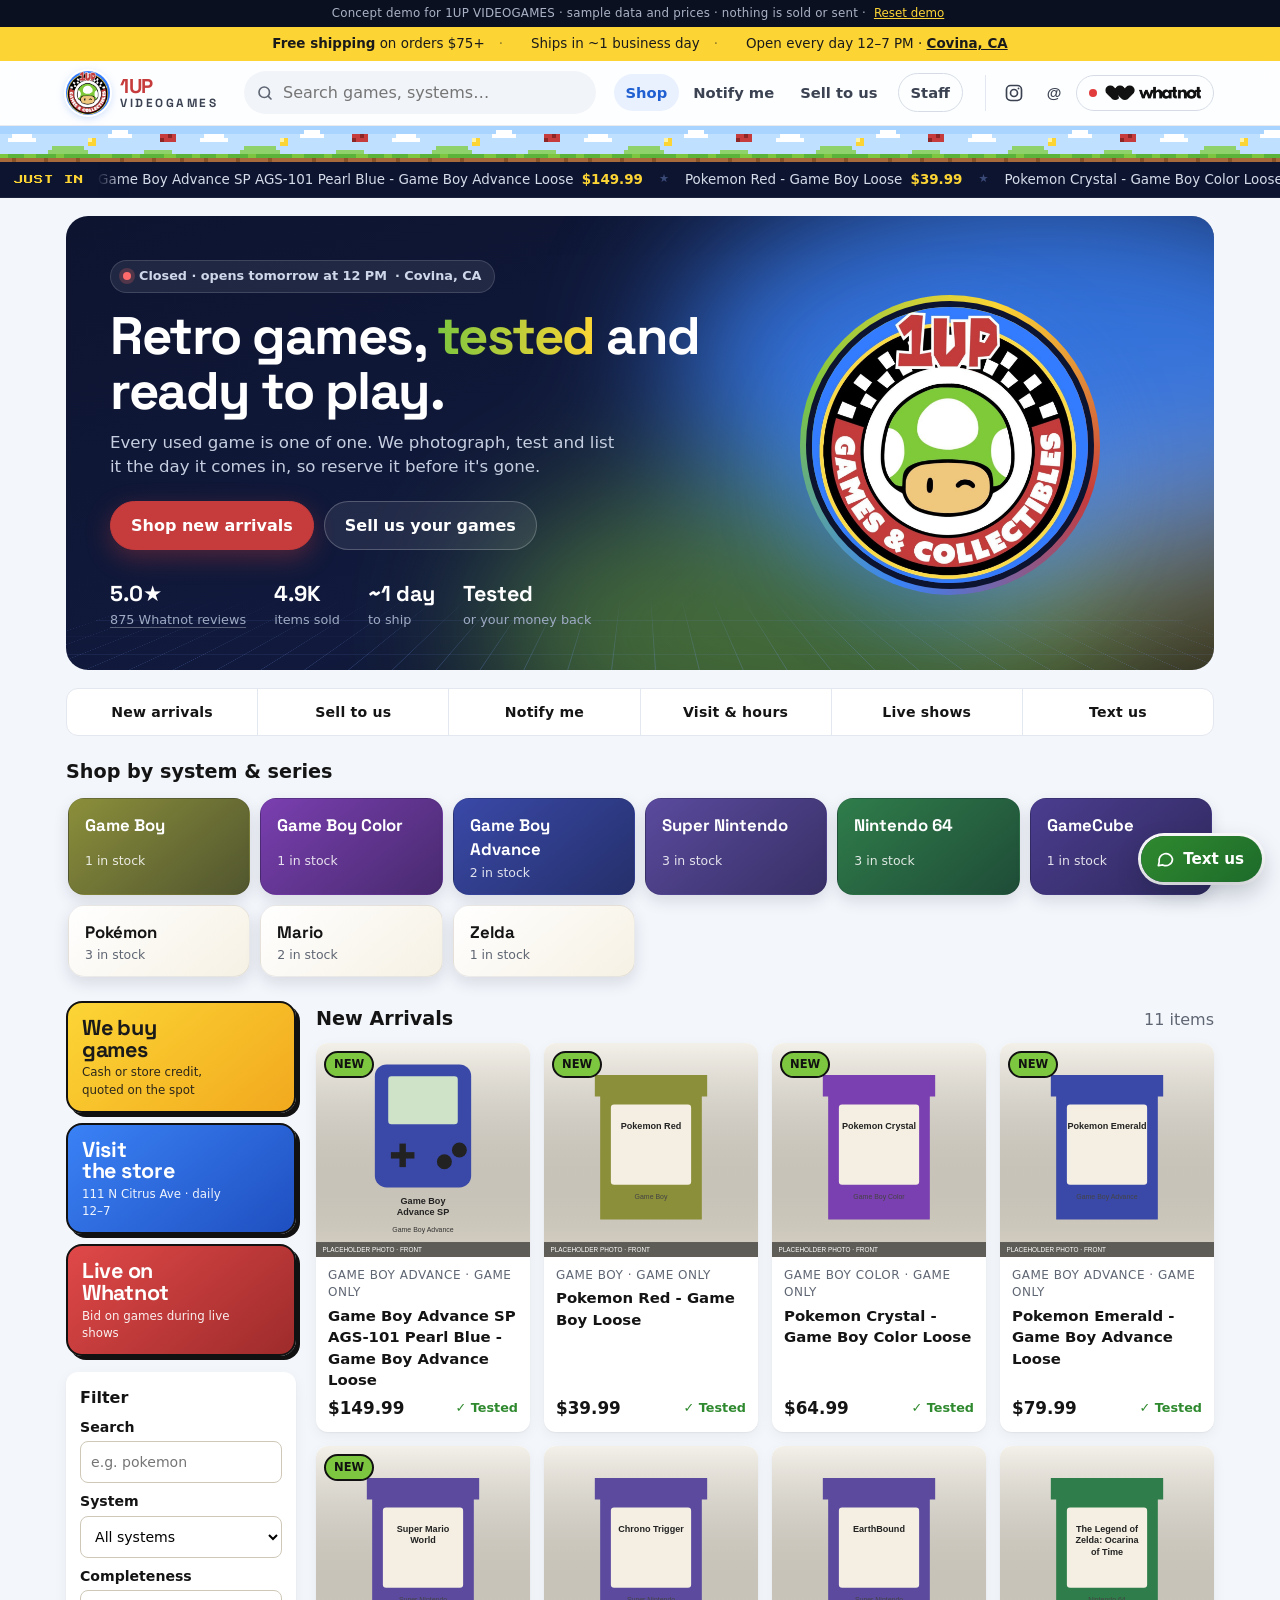
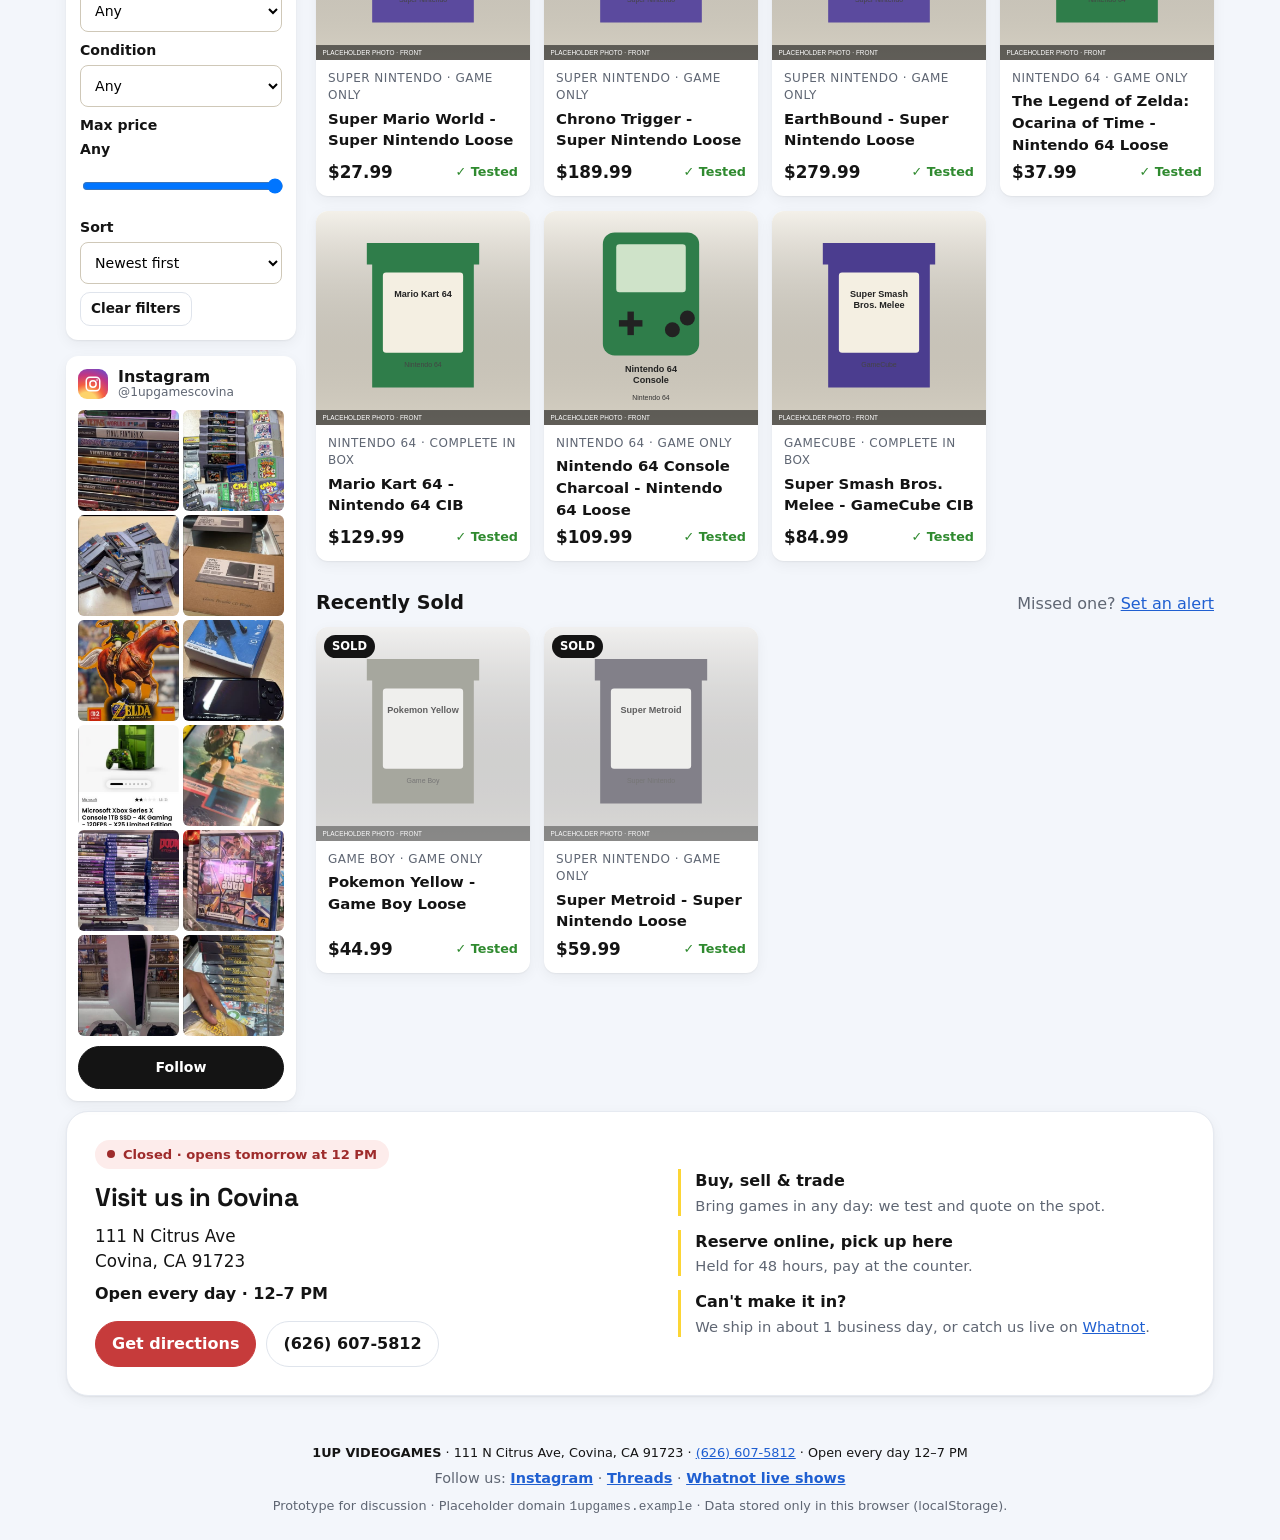
==== index.html @ 00795675 "1UP photo-to-listing concept demo Co-Authored-By: Claude Opus 5.5 <noreply@anthropic.com>" ====
<!doctype html>
<html lang="en">
<head>
<meta charset="utf-8">
<meta name="viewport" content="width=device-width, initial-scale=1, viewport-fit=cover">
<meta name="theme-color" content="#ffffff">
<title>1UP Photo-to-Listing Demo</title>
<link rel="icon" href="img/logo.jpg">
<meta name="robots" content="noindex, nofollow">
<link rel="preconnect" href="https://fonts.googleapis.com">
<link rel="preconnect" href="https://fonts.gstatic.com" crossorigin>
<link rel="stylesheet" href="https://fonts.googleapis.com/css2?family=Space+Grotesk:wght@500;700&family=Press+Start+2P&display=swap">
<link rel="stylesheet" href="css/styles.css">
<!-- Local-business details for Google (helps "game store near me" searches on the real site). -->
<script type="application/ld+json">
{
  "@context": "https://schema.org",
  "@type": "Store",
  "name": "1UP VIDEOGAMES",
  "image": "img/logo.jpg",
  "telephone": "+1-626-607-5812",
  "address": { "@type": "PostalAddress", "streetAddress": "111 N Citrus Ave", "addressLocality": "Covina", "addressRegion": "CA", "postalCode": "91723", "addressCountry": "US" },
  "geo": { "@type": "GeoCoordinates", "latitude": 34.086517, "longitude": -117.890457 },
  "openingHoursSpecification": [{ "@type": "OpeningHoursSpecification",
    "dayOfWeek": ["Monday","Tuesday","Wednesday","Thursday","Friday","Saturday","Sunday"], "opens": "12:00", "closes": "19:00" }],
  "sameAs": ["https://www.instagram.com/1upgamescovina/", "https://www.threads.com/@1upgamescovina", "https://www.whatnot.com/user/1up_sharkz", "https://www.yelp.com/biz/1up-videogames-covina"]
}
</script>
</head>
<body>
<div class="demo-banner">Concept demo for 1UP VIDEOGAMES<span class="db-more"> · sample data and prices · nothing is sold or sent</span> · <button class="link" data-action="reset">Reset demo</button></div>
<div class="announce" role="note">
  <span><b>Free shipping</b> on orders $75+</span>
  <span class="an-ship">Ships in ~1 business day</span>
  <span class="an-hours">Open every day 12–7 PM · <a href="#visit-h" data-action="scroll-visit">Covina, CA</a></span>
  <span class="an-short">Open daily 12–7</span>
</div>
<header class="top">
  <div class="top-inner">
    <a class="logo" href="#/" aria-label="1UP VIDEOGAMES home"><img src="img/logo.jpg" alt="" width="44" height="44"><span class="logo-txt"><b>1UP</b><span class="logo-sub">VIDEOGAMES</span></span></a>
    <form class="top-search" id="top-search" role="search">
      <svg viewBox="0 0 24 24" fill="none" stroke="currentColor" stroke-width="2.2" stroke-linecap="round" aria-hidden="true"><circle cx="11" cy="11" r="7"/><path d="m20 20-3.5-3.5"/></svg>
      <input type="search" id="top-q" placeholder="Search games, systems…" aria-label="Search the shop" autocomplete="off">
    </form>
    <nav class="nav" aria-label="Main">
      <a href="#/" data-page="shop">Shop</a>
      <a href="#/wishlist" data-page="wishlist">Notify me</a>
      <a href="#/trade" data-page="trade">Sell to us</a>
      <a href="#/staff" data-page="staff" class="staff-link">Staff</a>
    </nav>
    <div class="socials" aria-label="Follow 1UP">
      <a class="soc" href="https://www.instagram.com/1upgamescovina/" target="_blank" rel="noopener" aria-label="Instagram @1upgamescovina" title="Instagram">
        <svg viewBox="0 0 24 24" fill="none" stroke="currentColor" stroke-width="2" aria-hidden="true"><rect x="3" y="3" width="18" height="18" rx="5"/><circle cx="12" cy="12" r="4.2"/><circle cx="17.4" cy="6.6" r="1.1" fill="currentColor" stroke="none"/></svg></a>
      <a class="soc" href="https://www.threads.com/@1upgamescovina" target="_blank" rel="noopener" aria-label="Threads @1upgamescovina" title="Threads">
        <svg viewBox="0 0 24 24" aria-hidden="true"><text x="12" y="17.5" text-anchor="middle" font-family="Arial, sans-serif" font-weight="700" font-size="18" fill="currentColor">@</text></svg></a>
      <a class="soc soc-live" href="https://www.whatnot.com/user/1up_sharkz/shop" target="_blank" rel="noopener" aria-label="Watch live on Whatnot (1up_sharkz)" title="Live shows on Whatnot">
        <span class="live-dot" aria-hidden="true"></span><span class="wn-logo" aria-hidden="true"></span></a>
    </div>
  </div>
</header>
<div class="pixel-strip" aria-hidden="true"></div>
<div class="marquee" id="marquee" role="region" aria-label="Just in" hidden></div>
<main id="app"></main>
<footer class="foot">
  <div class="foot-store"><b>1UP VIDEOGAMES</b> · 111 N Citrus Ave, Covina, CA 91723 · <a href="tel:+16266075812">(626) 607-5812</a> · Open every day 12–7 PM</div>
  <div class="foot-social">Follow us:
    <a href="https://www.instagram.com/1upgamescovina/" target="_blank" rel="noopener">Instagram</a> ·
    <a href="https://www.threads.com/@1upgamescovina" target="_blank" rel="noopener">Threads</a> ·
    <a href="https://www.whatnot.com/user/1up_sharkz/shop" target="_blank" rel="noopener">Whatnot live shows</a>
  </div>Prototype for discussion · Placeholder domain <code>1upgames.example</code> · Data stored only in this browser (localStorage).</footer>
<div id="modal" class="modal" hidden><div class="modal-card" role="dialog" aria-modal="true"><button class="x" data-action="close" aria-label="Close">×</button><div id="modal-body"></div></div></div>
<div id="toasts" aria-live="polite"></div>
<!-- Floating contact button (like a store chat button): text, DM or call the shop -->
<div class="contact-fab" id="contact-fab">
  <div class="fab-menu" id="fab-menu" hidden>
    <p class="fab-title">Ask us anything<br><small>"Do you have ___?" We usually reply during store hours.</small></p>
    <a class="fab-opt" href="sms:+16266075812?&amp;body=Hi%201UP!%20Do%20you%20have%20" data-fab-close>Text (626) 607-5812</a>
    <a class="fab-opt" href="https://ig.me/m/1upgamescovina" target="_blank" rel="noopener" data-fab-close>DM us on Instagram</a>
    <a class="fab-opt" href="tel:+16266075812" data-fab-close>Call the store</a>
  </div>
  <button class="fab-btn" id="fab-btn" aria-expanded="false" aria-controls="fab-menu"><span class="fab-ico"><svg viewBox="0 0 24 24" fill="none" stroke="currentColor" stroke-width="2" stroke-linecap="round" stroke-linejoin="round" aria-hidden="true"><path d="M21 12a8 8 0 0 1-11.6 7.1L4 20l1-4.6A8 8 0 1 1 21 12z"/></svg></span><span class="fab-label">Text us</span></button>
</div>
<script src="js/catalog.js"></script>
<script src="js/ai.js"></script>
<script src="js/fx.js"></script>
<script src="js/app.js"></script>
</body>
</html>
---- css/styles.css ----
/* Palette taken from the 1UP VIDEOGAMES logo */
:root {
  --bg: #f3f6fb; --panel: #fff; --ink: #141414; --muted: #5f6673; --line: #dfe4ec;
  --red: #c63b3b; --red-d: #9e2b2b; --yellow: #fcd535; --green: #2f8a2f; --lime: #7dc63f;
  --blue: #1f5fd1; --sky: #3a82f6; --tan: #f0c27f;
  --checker: repeating-linear-gradient(90deg, #111 0 14px, #fff 14px 28px);
  --radius: 12px; --shadow: 0 1px 2px rgba(0,0,0,.06), 0 4px 14px rgba(0,0,0,.05);
}
* { box-sizing: border-box; }
html { -webkit-text-size-adjust: 100%; }
body { margin: 0; background: var(--bg); color: var(--ink); font: 16px/1.45 system-ui, -apple-system, "Segoe UI", Roboto, sans-serif; }
a { color: var(--blue); }
h1 { font-size: 1.6rem; margin: .2em 0 .4em; line-height: 1.2; }
h2 { font-size: 1.2rem; margin: 0 0 .6em; }
h3 { font-size: 1rem; margin: 1.2em 0 .5em; }
.muted { color: var(--muted); } .small { font-size: .85rem; }
/* ---------- Top of the site: modern header ---------- */
.demo-banner { background: #0b1020; color: #aab3c5; font-size: .74rem; text-align: center; padding: 5px 16px; letter-spacing: .2px; }
.demo-banner .link { color: var(--yellow); }
.top { position: sticky; top: 0; z-index: 20; background: rgba(255,255,255,.86); backdrop-filter: saturate(1.6) blur(14px); -webkit-backdrop-filter: saturate(1.6) blur(14px); border-bottom: 1px solid rgba(15,22,48,.08); }
.top-inner { max-width: 1180px; margin: 0 auto; display: flex; align-items: center; gap: 18px; padding: 10px 16px; }
.logo { display: flex; align-items: center; gap: 10px; color: var(--ink); text-decoration: none; flex: none; }
.logo img { width: 44px; height: 44px; border-radius: 50%; box-shadow: 0 0 0 2px #fff, 0 2px 10px rgba(58,130,246,.35); }
.logo-txt { display: flex; flex-direction: column; line-height: 1.05; }
.logo-txt b { font-family: "Space Grotesk", system-ui, sans-serif; font-size: 1.25rem; font-weight: 700; letter-spacing: -.5px; color: var(--red); }
.logo-txt span { font-size: .78rem; font-weight: 600; color: var(--muted); }
.top-search { flex: 1; max-width: 420px; position: relative; margin: 0 auto 0 8px; }
.top-search svg { position: absolute; left: 12px; top: 50%; transform: translateY(-50%); width: 18px; height: 18px; color: var(--muted); pointer-events: none; }
.top-search input { border-radius: 999px; padding-left: 38px; background: #f1f4f9; border: 1px solid transparent; min-height: 40px; }
.top-search input:focus { background: #fff; border-color: var(--sky); outline: 3px solid rgba(58,130,246,.18); }
.nav { display: flex; gap: 2px; align-items: center; margin-left: auto; }
.nav a { color: #3b4252; text-decoration: none; padding: 8px 12px; border-radius: 999px; font-weight: 600; font-size: .92rem; }
.nav a:hover { background: #f1f4f9; color: var(--ink); }
.nav a.on { background: #eaf1fe; color: var(--blue); }
.nav .staff-link { margin-left: 6px; border: 1px solid #d6dbe6; }
.nav .staff-link.on { background: var(--ink); color: #fff; border-color: var(--ink); }
main { max-width: 1180px; margin: 0 auto; padding: 18px 16px 16px; min-height: 70vh; }
.foot { text-align: center; color: var(--muted); font-size: .8rem; padding: 24px 16px; }

.btn { display: inline-flex; align-items: center; justify-content: center; gap: 6px; border: 1px solid var(--line); background: #fff; color: var(--ink); padding: 10px 16px; border-radius: 10px; font: inherit; font-weight: 600; cursor: pointer; text-decoration: none; min-height: 44px; }
.btn:hover { border-color: #bbb; }
.btn.primary { background: var(--red); border-color: var(--red); color: #fff; }
.btn.primary:hover { background: var(--red-d); }
.btn:disabled { opacity: .5; cursor: not-allowed; }
.btn.small { padding: 6px 10px; min-height: 34px; font-size: .85rem; }
.btn.wide { width: 100%; margin-top: 10px; }
.link { background: none; border: 0; color: var(--blue); cursor: pointer; text-decoration: underline; font: inherit; padding: 0 4px; }
.row { display: flex; gap: 8px; flex-wrap: wrap; align-items: center; margin-top: 10px; }
.row.center { justify-content: center; }
.row2 { display: grid; grid-template-columns: 1fr 1fr; gap: 10px; }
.stack { display: grid; gap: 10px; }
label { display: grid; gap: 4px; font-size: .88rem; font-weight: 600; margin-bottom: 8px; }
label.check { display: flex; align-items: center; gap: 8px; }
input, select, textarea { font: inherit; font-weight: 400; padding: 9px 10px; border: 1px solid #cfc8b8; border-radius: 8px; background: #fff; width: 100%; min-height: 42px; }
input[type=checkbox] { width: 20px; min-height: 20px; }
input[type=range] { padding: 0; }
textarea { resize: vertical; }

/* ---------- Hero ---------- */
.hero { position: relative; overflow: hidden; display: grid; grid-template-columns: 1.35fr 1fr; align-items: center; gap: 24px;
  color: #fff; border-radius: 22px; padding: 44px 44px 40px; margin-bottom: 22px;
  background: linear-gradient(160deg, #0d1430 0%, #111a3d 60%, #0b1020 100%); }
.hero::after { content: ""; position: absolute; left: -10%; right: -10%; bottom: -1px; height: 46%; pointer-events: none;
  background-image: linear-gradient(rgba(120,160,255,.22) 1px, transparent 1px), linear-gradient(90deg, rgba(120,160,255,.22) 1px, transparent 1px);
  background-size: 44px 44px; transform: perspective(380px) rotateX(58deg); transform-origin: bottom;
  -webkit-mask-image: linear-gradient(to top, #000 10%, transparent 95%); mask-image: linear-gradient(to top, #000 10%, transparent 95%); }
.hero-copy, .hero-art { position: relative; z-index: 1; }
.eyebrow { display: inline-flex; align-items: center; gap: 8px; font-size: .8rem; font-weight: 600; color: #cfd8ea; background: rgba(255,255,255,.08);
  border: 1px solid rgba(255,255,255,.14); padding: 6px 12px; border-radius: 999px; }
.eyebrow .dot { width: 8px; height: 8px; border-radius: 50%; background: var(--lime); box-shadow: 0 0 0 4px rgba(125,198,63,.25); }
.hero h1 { font-family: "Space Grotesk", system-ui, sans-serif; font-size: clamp(2rem, 4.4vw, 3.3rem); line-height: 1.04; letter-spacing: -1.5px; margin: 16px 0 12px; font-weight: 700; }
.hero h1 .grad { background: linear-gradient(90deg, #7dc63f, #fcd535); -webkit-background-clip: text; background-clip: text; color: transparent; }
.hero p { max-width: 520px; color: #c5cee0; margin: 0; font-size: 1.04rem; }
.hero-cta { display: flex; gap: 10px; flex-wrap: wrap; margin-top: 22px; }
.btn.lg { min-height: 48px; padding: 12px 20px; border-radius: 999px; font-size: 1rem; }
.btn.ghost { background: rgba(255,255,255,.08); color: #fff; border-color: rgba(255,255,255,.22); }
.btn.ghost:hover { background: rgba(255,255,255,.16); border-color: rgba(255,255,255,.4); }
.hero .btn.primary { box-shadow: 0 8px 24px rgba(198,59,59,.35); }
.hero-stats { display: grid; grid-template-columns: repeat(4, auto); justify-content: start; gap: 8px 28px; margin: 28px 0 0; }
.hero-stats div { display: grid; gap: 2px; }
.hero-stats dt { font-family: "Space Grotesk", system-ui, sans-serif; font-size: 1.35rem; font-weight: 700; }
.hero-stats dd { margin: 0; font-size: .8rem; color: #9fabc4; }
.hero-stats a { color: inherit; text-decoration: underline; text-decoration-color: rgba(255,255,255,.3); text-underline-offset: 3px; }
.hero-art { display: grid; place-items: center; }
.hero-art .ring { width: min(300px, 100%); aspect-ratio: 1; border-radius: 50%; display: grid; place-items: center;
  background: conic-gradient(from 200deg, #3a82f6, #7dc63f, #fcd535, #c63b3b, #3a82f6); padding: 6px;
  box-shadow: 0 30px 80px rgba(58,130,246,.35); animation: hero-float 6s ease-in-out infinite; }
.hero-art img { width: 100%; height: 100%; border-radius: 50%; display: block; border: 6px solid #0d1430; }
@keyframes hero-float { 0%, 100% { transform: translateY(0) rotate(-2deg); } 50% { transform: translateY(-10px) rotate(2deg); } }
@media (max-width: 860px) {
  .hero { grid-template-columns: 1fr; padding: 28px 22px 26px; }
  .hero-art { position: absolute; right: -80px; top: -70px; opacity: .12; z-index: 0; }
  .hero-art .ring { width: 220px; }
  .hero-stats { grid-template-columns: repeat(2, auto); }
}
@media (prefers-reduced-motion: reduce) { .hero-art .ring { animation: none; } }

.shop-layout { display: grid; grid-template-columns: 230px 1fr; gap: 20px; align-items: start; }
.filters { background: var(--panel); border-radius: var(--radius); padding: 14px; box-shadow: var(--shadow); position: sticky; top: 84px; }
.filters h3 { margin-top: 0; }
.section-head { display: flex; justify-content: space-between; align-items: baseline; margin: 4px 0 10px; gap: 8px; flex-wrap: wrap; }
.section-head h2 { margin: 0; }
.grid { display: grid; grid-template-columns: repeat(auto-fill, minmax(190px, 1fr)); gap: 14px; margin-bottom: 28px; }
.card { position: relative; background: var(--panel); border-radius: var(--radius); overflow: hidden; box-shadow: var(--shadow); text-decoration: none; color: inherit; display: flex; flex-direction: column; transform: perspective(900px) rotateX(var(--rx, 0deg)) rotateY(var(--ry, 0deg)); transition: transform .35s ease, box-shadow .35s ease; will-change: transform; }
.card:hover { box-shadow: 0 2px 0 #111, 6px 10px 22px rgba(0,0,0,.18); }
.card-img { position: relative; aspect-ratio: 1; background: #eee; }
.card-img img { width: 100%; height: 100%; object-fit: cover; display: block; }
.card.sold .card-img img { filter: grayscale(.85); opacity: .7; }
.card-body { padding: 10px 12px 12px; display: flex; flex-direction: column; gap: 4px; flex: 1; }
.card-sys { font-size: .75rem; color: var(--muted); text-transform: uppercase; letter-spacing: .5px; }
.card-title { font-weight: 600; font-size: .93rem; flex: 1; }
.card-foot { display: flex; justify-content: space-between; align-items: center; }
.price { font-weight: 800; font-size: 1.05rem; }
.tested { color: var(--green); font-size: .8rem; font-weight: 700; }
.pill { position: absolute; top: 8px; left: 8px; font-size: .72rem; font-weight: 800; padding: 3px 8px; border-radius: 999px; }
.big-price .pill { position: static; vertical-align: middle; margin-left: 8px; }
.pill.new { background: var(--lime); color: #111; border: 2px solid #111; }
.pill.hold { background: var(--blue); color: #fff; }
.pill.soldp { background: var(--ink); color: #fff; }
.pill.instock { background: #e3f4ea; color: var(--green); }
.empty { background: var(--panel); border: 2px dashed var(--line); border-radius: var(--radius); padding: 22px; text-align: center; color: var(--muted); grid-column: 1 / -1; }

.back { display: inline-block; margin-bottom: 10px; }
.product { display: grid; grid-template-columns: 1.1fr 1fr; gap: 26px; }
.main-img { background: #fff; border-radius: var(--radius); overflow: hidden; box-shadow: var(--shadow); aspect-ratio: 1; }
.main-img img { width: 100%; height: 100%; object-fit: contain; display: block; }
.thumbs { display: flex; gap: 8px; margin-top: 10px; flex-wrap: wrap; }
.tbtn { width: 64px; height: 64px; padding: 0; border: 2px solid transparent; border-radius: 8px; overflow: hidden; cursor: pointer; background: #fff; }
.tbtn.on { border-color: var(--red); }
.tbtn img { width: 100%; height: 100%; object-fit: cover; }
.big-price { font-size: 1.7rem; font-weight: 800; margin-bottom: 10px; }
.guarantee { background: #e9f6ee; border: 1px solid #bfe3cc; border-radius: 10px; padding: 12px; font-size: .92rem; }
.specs { width: 100%; border-collapse: collapse; background: var(--panel); border-radius: 10px; overflow: hidden; box-shadow: var(--shadow); }
.specs th, .specs td { text-align: left; padding: 8px 12px; border-bottom: 1px solid var(--line); font-size: .9rem; vertical-align: top; }
.specs th { width: 42%; color: var(--muted); font-weight: 600; }
.staff-tools { margin-top: 18px; font-size: .9rem; }

.panel { background: var(--panel); border-radius: var(--radius); padding: 18px; box-shadow: var(--shadow); margin-bottom: 18px; }
.panel.narrow { max-width: 560px; margin: 0 auto; }
.staff-head p { margin-top: 0; }
.steps { display: flex; gap: 6px; margin-bottom: 14px; flex-wrap: wrap; }
.steps span { padding: 5px 10px; border-radius: 999px; background: #e9e4d8; font-size: .8rem; font-weight: 700; color: var(--muted); }
.steps .on { background: var(--red); color: #fff; } .steps .done { background: var(--green); color: #fff; }
.drop { border: 2px dashed #c9c0ac; border-radius: var(--radius); padding: 22px 14px; text-align: center; background: #fbf9f4; }
.drop.over { border-color: var(--red); background: #fff1f2; }
.drop p { margin: 0 0 6px; }
.photo-strip { display: flex; gap: 8px; flex-wrap: wrap; margin: 12px 0; }
.thumb { position: relative; width: 84px; height: 84px; border-radius: 8px; overflow: hidden; background: #eee; }
.photo-strip.small .thumb { width: 64px; height: 64px; }
.thumb img { width: 100%; height: 100%; object-fit: cover; }
.thumb .x { position: absolute; top: 3px; right: 3px; width: 24px; height: 24px; border-radius: 50%; border: 0; background: rgba(0,0,0,.65); color: #fff; cursor: pointer; line-height: 1; }
.thumb .cover { position: absolute; left: 0; bottom: 0; right: 0; background: rgba(0,0,0,.6); color: #fff; font-size: .68rem; text-align: center; }
.hint { margin-top: 6px; }
.demo-box { background: #fff8e1; border: 1px solid #f1df9c; border-radius: 10px; padding: 10px 12px; margin: 10px 0; }
.demo-box summary { cursor: pointer; font-weight: 600; }
.demo-box select { width: auto; flex: 1; min-width: 160px; }
.ai-note { background: #eef3ff; border: 1px solid #cfdcff; border-radius: 10px; padding: 9px 12px; font-size: .9rem; margin-bottom: 14px; }
.ai-note.low { background: #fff4e5; border-color: #ffd59e; }
.draft-grid { display: grid; grid-template-columns: 1fr 1.2fr; gap: 20px; }
.spec-grid { display: grid; grid-template-columns: repeat(auto-fill, minmax(200px, 1fr)); gap: 0 12px; background: #faf8f3; border: 1px solid var(--line); border-radius: 10px; padding: 12px; }
.market { margin-top: -4px; }
.sticky-actions { position: sticky; bottom: 0; background: var(--panel); padding: 10px 0 2px; }
.inv { display: grid; gap: 8px; }
.inv-row { display: grid; grid-template-columns: 52px 1fr auto; gap: 10px; align-items: center; border-bottom: 1px solid var(--line); padding-bottom: 8px; }
.inv-row img { width: 52px; height: 52px; object-fit: cover; border-radius: 6px; }
.inv-t a { font-weight: 600; text-decoration: none; color: var(--ink); }
.inv-a { display: flex; gap: 6px; flex-wrap: wrap; justify-content: flex-end; }

.two-col { display: grid; grid-template-columns: 1fr 1fr; gap: 18px; align-items: start; }
.list { list-style: none; padding: 0; margin: 0; }
.list li { padding: 8px 0; border-bottom: 1px solid var(--line); }
.msg { border: 1px solid var(--line); border-radius: 10px; margin: 10px 0; overflow: hidden; }
.msg.sms { border-color: #bfe3cc; } .msg.email { border-color: #cfdcff; }
.msg-h { font-size: .8rem; font-weight: 700; padding: 6px 10px; background: #f4f1ea; }
.msg pre { white-space: pre-wrap; font: .88rem/1.45 system-ui, sans-serif; margin: 0; padding: 10px; }
.notify-hit { background: #fffbea; border: 1px solid #f1df9c; border-radius: 10px; padding: 10px; margin: 10px 0; }
.ok { background: #e9f6ee; border-radius: 10px; padding: 10px; margin-top: 0; }

.quote .q-box { display: grid; grid-template-columns: 1fr 1fr; gap: 10px; margin: 14px 0; }
.q-box > div { border: 1px solid var(--line); border-radius: 10px; padding: 14px; text-align: center; display: grid; }
.q-box span { color: var(--muted); font-size: .85rem; font-weight: 600; }
.q-box b { font-size: 2rem; }
.q-box .best { border-color: var(--green); background: #e9f6ee; }
.q-box small { color: var(--green); font-weight: 700; }

.modal { position: fixed; inset: 0; background: rgba(20,18,26,.55); display: flex; align-items: flex-start; justify-content: center; padding: 30px 16px; z-index: 50; overflow-y: auto; }
.modal[hidden] { display: none; }
.modal-card { background: #fff; border-radius: 14px; padding: 20px; max-width: 620px; width: 100%; position: relative; }
.modal-card > .x { position: absolute; top: 10px; right: 10px; border: 0; background: #eee; width: 34px; height: 34px; border-radius: 50%; font-size: 1.2rem; cursor: pointer; }
.caption-preview { display: grid; grid-template-columns: 110px 1fr; gap: 12px; }
.caption-preview img { width: 110px; height: 110px; object-fit: cover; border-radius: 8px; }
#toasts { position: fixed; bottom: 16px; left: 50%; transform: translateX(-50%); display: grid; gap: 8px; z-index: 60; width: min(92vw, 460px); }
.toast { background: var(--ink); color: #fff; padding: 11px 14px; border-radius: 10px; box-shadow: var(--shadow); font-size: .92rem; }
.toast a { color: var(--yellow); } .toast.warn { background: #8a4b00; }

@media (max-width: 860px) {
  .shop-layout, .product, .two-col, .draft-grid { grid-template-columns: 1fr; }
  .filters { position: static; display: grid; grid-template-columns: 1fr 1fr; gap: 0 10px; align-items: end; }
  .filters .btn { margin-bottom: 8px; }
  .filters h3, .filters label:first-of-type { grid-column: 1 / -1; }
  .top { position: relative; }
  .top-inner { flex-wrap: wrap; gap: 10px 12px; }
  .top-search { order: 3; flex-basis: 100%; max-width: none; margin: 0; }
}
@media (max-width: 480px) {
  .grid { grid-template-columns: 1fr 1fr; gap: 10px; }
  .hero h1 { font-size: 1.4rem; }
  .caption-preview { grid-template-columns: 1fr; }
  .caption-preview img { width: 80px; height: 80px; }
  .inv-row { grid-template-columns: 44px 1fr; } .inv-a { grid-column: 1 / -1; justify-content: flex-start; }
  .nav a { padding: 6px 9px; font-size: .84rem; }
  .logo-txt span { display: none; }
  .nav .staff-link { margin-left: 2px; }
}

/* "Can't find it?" request box */
.request-box { background: #fffbe6; border: 3px solid #111; box-shadow: 4px 4px 0 var(--yellow); border-radius: var(--radius); padding: 16px; margin-bottom: 18px; }
.request-box h3 { margin: 0 0 4px; font-size: 1.1rem; }
.request-box.done { background: #eaf7e4; box-shadow: 4px 4px 0 var(--lime); }
.req-grid { display: grid; grid-template-columns: 2fr 1fr 1fr; gap: 0 10px; align-items: end; margin-top: 10px; }
.req-grid label:first-child { grid-column: 1 / -1; }
.req-grid .btn { margin-bottom: 8px; }
.request-slim { display: flex; gap: 10px; align-items: center; flex-wrap: wrap; margin: -12px 0 24px; color: var(--muted); }
.want-row { display: grid; grid-template-columns: 1fr auto; gap: 2px 10px; border-bottom: 1px solid var(--line); padding-bottom: 8px; }
.want-row .muted { grid-column: 1; }
.want-n { grid-column: 2; grid-row: 1 / span 2; align-self: center; background: var(--red); color: #fff; font-weight: 800; font-size: .8rem; padding: 4px 10px; border-radius: 999px; }
@media (max-width: 640px) { .req-grid { grid-template-columns: 1fr 1fr; } }

/* Price comparison (PriceCharting) */
.pc-box { border: 2px solid #111; border-radius: 10px; padding: 10px 12px; margin: 4px 0 10px; background: #f7faff; }
.pc-title { margin-bottom: 6px; }
.pc-cols { display: grid; grid-template-columns: repeat(3, 1fr); gap: 8px; }
.pc-cols > div { display: grid; background: #fff; border: 1px solid var(--line); border-radius: 8px; padding: 6px 8px; }
.pc-cols span { font-size: .75rem; color: var(--muted); font-weight: 600; }
.pc-cols b { font-size: 1.05rem; }
.pc-cols small { font-size: .7rem; color: var(--muted); }
.pc-foot { display: flex; justify-content: space-between; align-items: center; gap: 8px; flex-wrap: wrap; margin-top: 8px; }
.pc-box p { margin: 6px 0 0; }
.diff { font-weight: 700; font-size: .85rem; padding: 3px 8px; border-radius: 999px; }
.diff.ok { background: #e3f4ea; color: var(--green); } .diff.hi { background: #fde8e8; color: var(--red-d); } .diff.lo { background: #fff4d6; color: #8a5a00; }
.pc-form { display: grid; grid-template-columns: 2fr 1fr auto; gap: 8px; }
@media (max-width: 640px) { .pc-form { grid-template-columns: 1fr 1fr; } .pc-form input { grid-column: 1 / -1; } }

/* "Check on PriceCharting" button: stands out from the store's red buttons.
   Swap the emoji for PriceCharting's logo only with their permission. */
.btn.pc-btn { background: #0d5c46; border-color: #0d5c46; color: #fff; box-shadow: 2px 2px 0 #111; }
.btn.pc-btn:hover { background: #094536; border-color: #094536; }

/* ===== Retro effects (see js/fx.js) ===== */

/* 1. Scoreboard wheel on the trade-in quote */
.wheel { display: inline-flex; align-items: center; font-family: "Courier New", ui-monospace, monospace; font-weight: 900; font-size: 2.3rem;
  line-height: 1; color: var(--yellow); background: #111; padding: 6px 10px; border-radius: 8px; margin: 6px auto 2px;
  box-shadow: inset 0 0 0 2px #333, inset 0 -10px 16px rgba(255,255,255,.06); text-shadow: 0 0 8px rgba(252,213,53,.55); }
.wd { display: inline-block; height: 1em; overflow: hidden; }
.wd-strip { display: flex; flex-direction: column; transition: transform .9s cubic-bezier(.2,.9,.25,1.05); }
.wd-strip span { height: 1em; display: block; }
.q-box .best .wheel { color: var(--lime); text-shadow: 0 0 8px rgba(125,198,63,.6); }

/* 2. Card tilt: shine follows the mouse */
.card::after { content: ""; position: absolute; inset: 0; pointer-events: none; opacity: 0; transition: opacity .3s;
  background: radial-gradient(circle at var(--gx, 50%) var(--gy, 50%), rgba(255,255,255,.45), transparent 55%); mix-blend-mode: soft-light; }
.card.tilting { transition: transform .06s linear, box-shadow .2s; }
.card.tilting::after { opacity: 1; }

/* 3. JUST IN marquee */
.marquee { display: flex; align-items: stretch; background: #0d1430; overflow: hidden; border-bottom: 1px solid rgba(255,255,255,.06); }
.mq-label { flex: none; display: flex; align-items: center; gap: 6px; padding: 0 14px; background: #0d1430; color: var(--yellow); font-family: "Press Start 2P", ui-monospace, monospace; font-size: .58rem; letter-spacing: 1px; position: relative; z-index: 1; box-shadow: 12px 0 16px #0d1430; }
.mq-window { flex: 1; overflow: hidden; perspective: 500px; }
.mq-tilt { transform: none; }
.mq-track { display: flex; width: max-content; animation: mq-scroll var(--mq-dur, 40s) linear infinite; }
.marquee:hover .mq-track, .marquee:focus-within .mq-track { animation-play-state: paused; }
.mq-run { display: flex; align-items: center; }
.mq-item { color: #d5dcea; text-decoration: none; font-weight: 500; font-size: .84rem; padding: 8px 0; white-space: nowrap; }
.mq-item b { color: var(--yellow); font-weight: 700; margin-left: 4px; }
.mq-item:hover { text-decoration: underline; }
.mq-star { color: #3a4a78; padding: 0 16px; font-size: .7rem; }
@keyframes mq-scroll { to { transform: translateX(-50%); } }

/* 4. 1UP! pop + confetti */
.oneup-fx { position: fixed; z-index: 80; width: 0; height: 0; pointer-events: none; }
.oneup-text { position: absolute; left: 0; top: 0; transform: translate(-50%, -50%); font-family: "Arial Black", system-ui, sans-serif; font-weight: 900;
  font-size: 38px; color: var(--lime); -webkit-text-stroke: 2px #111; paint-order: stroke fill; text-shadow: 3px 3px 0 #111; white-space: nowrap;
  animation: oneup-rise 1.2s cubic-bezier(.2,.8,.3,1) forwards; }
@keyframes oneup-rise {
  0% { transform: translate(-50%, -30%) scale(.5); opacity: 0; }
  15% { transform: translate(-50%, -90%) scale(1.2); opacity: 1; }
  30% { transform: translate(-50%, -110%) scale(1); }
  75% { opacity: 1; }
  100% { transform: translate(-50%, -260%) scale(1); opacity: 0; }
}
.oneup-fx i { position: absolute; left: -4px; top: -7px; width: 9px; height: 14px; border: 1.5px solid #111; border-radius: 2px;
  animation: confetti-fly 1s cubic-bezier(.15,.75,.35,1) forwards; }
@keyframes confetti-fly { to { transform: translate(var(--dx), calc(var(--dy) + 140px)) rotate(var(--rot)); opacity: 0; } }

/* Reduced motion: keep the look, drop the movement */
@media (prefers-reduced-motion: reduce) {
  .wd-strip { transition: none; }
  .card { transform: none; transition: none; }
  .mq-tilt { transform: none; }
  .mq-window { overflow-x: auto; }
  .mq-track { animation: none; }
  .mq-run[aria-hidden="true"] { display: none; }
  .oneup-text { animation: oneup-fade 1.2s ease forwards; }
  @keyframes oneup-fade { 0%, 70% { opacity: 1; } 100% { opacity: 0; } }
}
/* keep the quote box's small grey label style off the scoreboard digits */
.q-box b.wheel { font-size: 2.4rem; }
.q-box .wheel span { color: inherit; font-size: inherit; font-weight: inherit; }

/* eBay sold-listings button, paired with the PriceCharting one */
.price-links { display: inline-flex; gap: 6px; flex-wrap: wrap; }
.btn.ebay-btn { background: #fff; color: #111; border: 2px solid #111; box-shadow: 2px 2px 0 #111; }
.btn.ebay-btn:hover { background: #fffbe6; }


/* Hero: drifting aurora glow (after HyperFrames "aurora-drift") */
.aurora { position: absolute; inset: -20%; z-index: 0; pointer-events: none; filter: blur(70px); opacity: .85; }
.aurora span { position: absolute; border-radius: 50%; mix-blend-mode: screen; animation-delay: var(--aurora-delay, 0s); }
.aurora .a1 { width: 46%; height: 60%; left: 52%; top: 8%;  background: #3a82f6; animation: aurora-a 19s ease-in-out infinite alternate; }
.aurora .a2 { width: 40%; height: 50%; left: 40%; top: 55%; background: #7dc63f; opacity: .55; animation: aurora-b 23s ease-in-out infinite alternate; }
.aurora .a3 { width: 30%; height: 40%; left: 70%; top: 50%; background: #fcd535; opacity: .35; animation: aurora-c 29s ease-in-out infinite alternate; }
/* keep the drift continuous when the shop re-renders */
.aurora .a1, .aurora .a2, .aurora .a3 { animation-delay: var(--aurora-delay, 0s); }
@keyframes aurora-a { 0% { transform: translate(0, 0) scale(1); } 50% { transform: translate(-14%, 10%) scale(1.15); } 100% { transform: translate(8%, -6%) scale(.95); } }
@keyframes aurora-b { 0% { transform: translate(0, 0) scale(1); } 50% { transform: translate(18%, -16%) scale(1.2); } 100% { transform: translate(-10%, 4%) scale(1); } }
@keyframes aurora-c { 0% { transform: translate(0, 0) scale(.9); } 50% { transform: translate(-22%, -10%) scale(1.1); } 100% { transform: translate(-6%, 12%) scale(1); } }

/* Hero: soft blur-in on first load (after HyperFrames "soft-blur-in") */
.hero.intro .hero-copy > * { animation: soft-blur-in .75s cubic-bezier(.2,.7,.2,1) both; }
.hero.intro .hero-copy > :nth-child(1) { animation-delay: .05s; }
.hero.intro .hero-copy > :nth-child(2) { animation-delay: .15s; }
.hero.intro .hero-copy > :nth-child(3) { animation-delay: .28s; }
.hero.intro .hero-copy > :nth-child(4) { animation-delay: .40s; }
.hero.intro .hero-copy > :nth-child(5) { animation-delay: .52s; }
.hero.intro .hero-art { animation: soft-blur-in 1s cubic-bezier(.2,.7,.2,1) .2s both; }
@keyframes soft-blur-in { from { opacity: 0; filter: blur(12px); transform: translateY(14px); } to { opacity: 1; filter: blur(0); transform: none; } }

@media (prefers-reduced-motion: reduce) {
  .aurora span { animation: none; }
  .hero.intro .hero-copy > *, .hero.intro .hero-art { animation: none; }
}

/* Social links in the header */
.socials { display: flex; align-items: center; gap: 4px; padding-left: 10px; margin-left: 4px; border-left: 1px solid #e3e7ef; flex: none; }
.soc { display: inline-flex; align-items: center; justify-content: center; gap: 6px; height: 36px; min-width: 36px; padding: 0 8px; border-radius: 999px;
  color: #3b4252; text-decoration: none; font-weight: 700; font-size: .82rem; }
.soc svg { width: 20px; height: 20px; }
.soc:hover { background: #f1f4f9; color: var(--ink); }
.soc-live { border: 1px solid #f0c9c9; color: var(--red); }
.soc-live:hover { background: #fff1f1; color: var(--red-d); }
.live-dot { width: 8px; height: 8px; border-radius: 50%; background: #e23b3b; box-shadow: 0 0 0 0 rgba(226,59,59,.5); animation: live-pulse 1.8s ease-out infinite; }
@keyframes live-pulse { 0% { box-shadow: 0 0 0 0 rgba(226,59,59,.55); } 70%, 100% { box-shadow: 0 0 0 7px rgba(226,59,59,0); } }
.foot-social { margin-bottom: 8px; font-size: .9rem; }
.foot-social a { color: var(--blue); font-weight: 600; }
@media (min-width: 861px) and (max-width: 1060px) { .socials { padding-left: 6px; } .wn-logo { width: 30px; } }
@media (max-width: 860px) { .socials { order: 1; border-left: 0; margin-left: auto; padding-left: 0; } .nav { order: 2; flex-basis: 100%; margin-left: 0; } .top-search { order: 3; } }
@media (prefers-reduced-motion: reduce) { .live-dot { animation: none; } }

/* Whatnot logo (cropped from img/whatnot-logo.webp: logo box 97,273 → 768,375 of 866×650) */
.wn-logo { display: inline-block; width: 98px; height: 15px; flex: none;
  background: url(../img/whatnot-logo.webp) no-repeat -14.1px -39.8px / 126.1px auto; mix-blend-mode: multiply; }
.soc-live { color: #111; border-color: #d6dbe6; padding: 0 12px; gap: 8px; }
.soc-live:hover { background: #f7f8fb; }
@media (min-width: 861px) and (max-width: 1060px) { .wn-logo { width: 30px; } .soc-live { padding: 0 10px; } }

/* Announcement bar */
.announce { display: flex; justify-content: center; gap: 8px 28px; flex-wrap: wrap; padding: 7px 16px; background: var(--yellow); color: #1a1a1a; font-size: .84rem; }
.announce a { color: inherit; font-weight: 700; }
@media (max-width: 640px) { .announce { gap: 2px 14px; font-size: .78rem; } .announce span:nth-child(2) { display: none; } }

/* Shop by system / franchise tiles */
.shop-by { margin: 0 0 22px; }
.shop-by-head { display: flex; align-items: baseline; gap: 12px; margin-bottom: 10px; }
.shop-by-head h2 { margin: 0; }
.tiles { display: flex; gap: 10px; overflow-x: auto; padding: 2px 2px 8px; scroll-snap-type: x proximity; }
.tile { --tc: #3a82f6; flex: 0 0 auto; min-width: 150px; display: grid; gap: 2px; text-align: left; cursor: pointer; scroll-snap-align: start;
  padding: 14px 16px 12px; border-radius: 16px; border: 1px solid rgba(15,22,48,.08); color: #fff; font: inherit;
  background: linear-gradient(140deg, var(--tc), color-mix(in srgb, var(--tc) 55%, #0b1020)); box-shadow: 0 6px 16px rgba(15,22,48,.12);
  transition: transform .15s ease, box-shadow .15s ease; }
.tile:hover { transform: translateY(-2px); box-shadow: 0 10px 22px rgba(15,22,48,.18); }
.tile.on { outline: 3px solid var(--yellow); outline-offset: 2px; }
.tile-name { font-family: "Space Grotesk", system-ui, sans-serif; font-weight: 700; font-size: 1.05rem; }
.tile-n { font-size: .78rem; opacity: .85; }
.tile-fr { --tc: #c63b3b; background: linear-gradient(140deg, #fff, #f6f1e4); color: var(--ink); }
.tile-fr .tile-n { color: var(--muted); opacity: 1; }

/* Visit us */
.visit { display: grid; grid-template-columns: 1.1fr 1fr; gap: 26px; margin: 10px 0 8px; padding: 28px; border-radius: 22px; background: #fff; box-shadow: var(--shadow); border: 1px solid #e6eaf1; }
.visit h2 { font-family: "Space Grotesk", system-ui, sans-serif; font-size: 1.6rem; margin: 10px 0 8px; letter-spacing: -.5px; }
.visit address { font-style: normal; font-size: 1.05rem; line-height: 1.5; }
.visit-hours { margin: 8px 0 16px; }
.visit-cta { display: flex; gap: 10px; flex-wrap: wrap; }
.visit-cta .btn { border-radius: 999px; }
.visit-status { display: inline-flex; align-items: center; gap: 8px; font-size: .82rem; font-weight: 700; padding: 5px 12px; border-radius: 999px; }
.visit-status.open { background: #e6f6ea; color: #1d7a37; } .visit-status.closed { background: #fdeceb; color: var(--red-d); }
.visit-status .dot, .eyebrow .dot { width: 8px; height: 8px; border-radius: 50%; background: currentColor; }
.eyebrow .dot { background: var(--lime); } .eyebrow .dot.closed { background: #ff6b6b; box-shadow: 0 0 0 4px rgba(255,107,107,.22); }
.visit-list { list-style: none; margin: 0; padding: 0; display: grid; gap: 14px; align-content: center; }
.visit-list li { display: grid; gap: 2px; padding-left: 14px; border-left: 3px solid var(--yellow); }
.visit-list span { color: var(--muted); font-size: .92rem; }
.foot-store { margin-bottom: 6px; color: var(--ink); }
.foot-store a { color: var(--blue); }
@media (max-width: 760px) { .visit { grid-template-columns: 1fr; padding: 22px; } }
.tiles { scrollbar-width: none; -webkit-mask-image: linear-gradient(90deg, #000 92%, transparent); mask-image: linear-gradient(90deg, #000 92%, transparent); padding-right: 40px; }
.tiles::-webkit-scrollbar { display: none; }
/* phones: the logo is a faint background mark, so don't let the intro fade it up to full strength */
@media (max-width: 860px) { .hero.intro .hero-art { animation: none; } }
.logo-txt .logo-sub { font-family: "Space Grotesk", system-ui, sans-serif; font-weight: 700; letter-spacing: 2.5px; font-size: .74rem; color: #3b4252; }
/* Whatnot logo: transparent PNG (img/whatnot-logo.png, made from the supplied logo) */
.wn-logo { width: 96px; height: 15px; background: url(../img/whatnot-logo.png) no-repeat left center / auto 100%; mix-blend-mode: normal; }
@media (min-width: 861px) and (max-width: 1060px) { .wn-logo { width: 30px; } }

/* Trade-in quote: match the modern look (no black LED panel); digits still roll */
.q-box > div { border-radius: 16px; padding: 16px 14px 14px; background: #fff; border: 1px solid #e3e7ef; box-shadow: var(--shadow); }
.q-box .best { background: linear-gradient(160deg, #f1faf3, #e3f4e8); border-color: #bfe3c9; }
.q-box span { text-transform: uppercase; letter-spacing: 1px; font-size: .74rem; }
.q-box b.wheel { background: none; box-shadow: none; text-shadow: none; padding: 0; margin: 4px auto 0; border-radius: 0;
  font-family: "Space Grotesk", system-ui, sans-serif; font-weight: 700; font-size: 2.6rem; letter-spacing: -1px;
  font-variant-numeric: tabular-nums; color: var(--ink); }
.q-box .best b.wheel { color: #1d7a37; text-shadow: none; }
.q-box small { display: inline-block; justify-self: center; margin-top: 6px; background: #1d7a37; color: #fff; padding: 3px 10px; border-radius: 999px; font-size: .75rem; }

/* Shop-by tiles: wrap into a grid so every tile is visible (no hidden sideways scroll) */
.tiles { display: grid; grid-template-columns: repeat(auto-fill, minmax(160px, 1fr)); gap: 10px; overflow: visible;
  -webkit-mask-image: none; mask-image: none; padding: 2px; scroll-snap-type: none; }
.tile { min-width: 0; }
@media (max-width: 640px) {
  .tiles { grid-template-columns: repeat(2, 1fr); gap: 8px; }
  .tile { padding: 11px 12px 10px; border-radius: 14px; }
  .tile-name { font-size: .95rem; }
}

/* Phones: nothing should look clipped */
@media (max-width: 640px) {
  .hero-art { display: none; }            /* the faded corner logo looked cut off; the header already shows the logo */
  .eyebrow-loc { display: none; }         /* keep the open/closed pill on one line */
  .eyebrow { white-space: nowrap; }
}
@media (max-width: 480px) {
  .row2 { grid-template-columns: 1fr; gap: 0; }   /* two dropdowns side by side cut off their labels on phones */
  .pc-cols { grid-template-columns: 1fr 1fr; }
  .pc-cols > div:last-child { grid-column: 1 / -1; }
  .price-links { width: 100%; }
  .price-links .btn { flex: 1; }
}

/* Instagram section */
.ig { margin: 6px 0 22px; }
.ig-head { display: flex; align-items: flex-end; justify-content: space-between; gap: 12px; flex-wrap: wrap; margin-bottom: 12px; }
.ig-head h2 { display: flex; align-items: center; gap: 10px; margin: 0; font-family: "Space Grotesk", system-ui, sans-serif; font-size: 1.4rem; letter-spacing: -.3px; }
.ig-head p { margin: 4px 0 0; }
.ig-glyph { width: 34px; height: 34px; border-radius: 10px; display: inline-grid; place-items: center; color: #fff;
  background: radial-gradient(circle at 30% 110%, #fdd36b 0 25%, #f56040 45%, #c13584 70%, #5851db 100%); }
.ig-glyph svg { width: 20px; height: 20px; }
.btn.ig-follow { border-radius: 999px; background: var(--ink); color: #fff; border-color: var(--ink); }
.btn.ig-follow:hover { background: #2a2f3d; }
.ig-grid { display: grid; grid-template-columns: repeat(4, 1fr); gap: 8px; }
.ig-tile { position: relative; aspect-ratio: 1; border-radius: 14px; overflow: hidden; display: block; text-decoration: none; background: #e9edf3; }
.ig-tile img { width: 100%; height: 100%; object-fit: cover; display: block; transition: transform .35s ease; }
.ig-tile:hover img { transform: scale(1.05); }
.ig-tile::after { content: ""; position: absolute; inset: 0; background: rgba(13,20,48,0); transition: background .2s; }
.ig-tile:hover::after { background: rgba(13,20,48,.18); }
.ig-cap { position: absolute; left: 8px; right: 8px; bottom: 8px; color: #fff; font-size: .78rem; font-weight: 600;
  background: rgba(13,20,48,.72); padding: 5px 8px; border-radius: 8px; backdrop-filter: blur(4px); }
.ig-cap b { color: var(--yellow); }
.ig-text { display: flex; flex-direction: column; justify-content: flex-end; padding: 14px; color: #fff; }
.ig-text.dark { color: #1a1a1a; }
.ig-t { font-family: "Space Grotesk", system-ui, sans-serif; font-weight: 700; font-size: 1.2rem; line-height: 1.1; }
.ig-s { font-size: .8rem; opacity: .9; margin-top: 4px; }
.ig-note { margin: 8px 0 0; font-size: .74rem; color: var(--muted); }
@media (max-width: 760px) { .ig-grid { grid-template-columns: repeat(3, 1fr); } .ig-tile:nth-child(n+7) { display: none; } }
@media (max-width: 480px) { .ig-t { font-size: .95rem; } .ig-s { display: none; } .ig-text { padding: 10px; } .ig-cap { font-size: .66rem; padding: 4px 6px; left: 5px; right: 5px; bottom: 5px; } .ig-follow { width: 100%; } }
/* Instagram: one slim row of 6 on desktop, 3×2 on phones; crop the demo photos' placeholder strip */
.ig-grid { grid-template-columns: repeat(6, 1fr); }
.ig-tile:nth-child(n+7) { display: none; }
.ig-tile img { height: 108%; object-position: top; }
@media (max-width: 760px) { .ig-grid { grid-template-columns: repeat(3, 1fr); } }
/* Real Instagram photos: Instagram's 3:4 portrait tiles */
.ig-photo { aspect-ratio: 3 / 4; }
.ig-photo img { height: 100%; object-position: center; }
.ig-play { position: absolute; top: 8px; right: 8px; z-index: 1; width: 26px; height: 26px; border-radius: 7px; display: grid; place-items: center;
  background: rgba(0,0,0,.45); color: #fff; font-size: .7rem; }

/* ================= Phone polish (≤640px) ================= */
.an-short { display: none; }
@media (max-width: 640px) {
  /* 1. thinner strips at the very top: one line each */
  .demo-banner { font-size: .68rem; padding: 4px 12px; }
  .db-more { display: none; }
  .announce { flex-wrap: nowrap; justify-content: center; gap: 14px; font-size: .76rem; padding: 6px 12px; white-space: nowrap; }
  .announce .an-ship, .announce .an-hours { display: none; }
  .an-short { display: inline; }

  /* 2. header: logo + socials, then search; links move to a bottom tab bar */
  .top { backdrop-filter: none; -webkit-backdrop-filter: none; background: #fff; }
  .top-inner { padding: 8px 14px 10px; gap: 8px 10px; }
  .logo img { width: 38px; height: 38px; }
  .logo-txt span, .logo-txt .logo-sub { display: block; font-size: .62rem; letter-spacing: 2px; }
  .socials { gap: 2px; }
  .soc { height: 34px; min-width: 34px; padding: 0 6px; }
  .soc-live { padding: 0 9px; gap: 6px; }
  .wn-logo { width: 30px; height: 15px; }
  .top-search input { min-height: 38px; }
  .nav { position: fixed; left: 0; right: 0; bottom: 0; z-index: 40; margin: 0; order: 9;
    display: grid; grid-template-columns: repeat(4, 1fr); gap: 4px; flex-basis: auto;
    padding: 6px 8px calc(6px + env(safe-area-inset-bottom)); background: rgba(255,255,255,.96);
    border-top: 1px solid #e3e7ef; box-shadow: 0 -6px 20px rgba(15,22,48,.08); }
  .nav a, .nav .staff-link { display: flex; flex-direction: column; align-items: center; gap: 2px; margin: 0; padding: 6px 2px; border: 0;
    border-radius: 12px; font-size: .72rem; font-weight: 600; color: #4a5263; }
  .nav a::before { content: ""; width: 22px; height: 22px; background: currentColor;
    -webkit-mask: var(--ico) center / contain no-repeat; mask: var(--ico) center / contain no-repeat; }
  .nav a[data-page="shop"]     { --ico: url("data:image/svg+xml,%3Csvg xmlns='http://www.w3.org/2000/svg' viewBox='0 0 24 24' fill='none' stroke='black' stroke-width='2' stroke-linecap='round' stroke-linejoin='round'%3E%3Cpath d='M3 9l1.5-5h15L21 9'/%3E%3Cpath d='M4 9v11h16V9'/%3E%3Cpath d='M9 20v-6h6v6'/%3E%3C/svg%3E"); }
  .nav a[data-page="wishlist"] { --ico: url("data:image/svg+xml,%3Csvg xmlns='http://www.w3.org/2000/svg' viewBox='0 0 24 24' fill='none' stroke='black' stroke-width='2' stroke-linecap='round' stroke-linejoin='round'%3E%3Cpath d='M6 8a6 6 0 0 1 12 0c0 7 3 9 3 9H3s3-2 3-9'/%3E%3Cpath d='M10.3 21a1.94 1.94 0 0 0 3.4 0'/%3E%3C/svg%3E"); }
  .nav a[data-page="trade"]    { --ico: url("data:image/svg+xml,%3Csvg xmlns='http://www.w3.org/2000/svg' viewBox='0 0 24 24' fill='none' stroke='black' stroke-width='2' stroke-linecap='round' stroke-linejoin='round'%3E%3Cpath d='M17 3l4 4-4 4'/%3E%3Cpath d='M3 7h18'/%3E%3Cpath d='M7 21l-4-4 4-4'/%3E%3Cpath d='M21 17H3'/%3E%3C/svg%3E"); }
  .nav a[data-page="staff"]    { --ico: url("data:image/svg+xml,%3Csvg xmlns='http://www.w3.org/2000/svg' viewBox='0 0 24 24' fill='none' stroke='black' stroke-width='2' stroke-linecap='round' stroke-linejoin='round'%3E%3Cpath d='M23 19a2 2 0 0 1-2 2H3a2 2 0 0 1-2-2V8a2 2 0 0 1 2-2h4l2-3h6l2 3h4a2 2 0 0 1 2 2z'/%3E%3Ccircle cx='12' cy='13' r='4'/%3E%3C/svg%3E"); }
  .nav a.on, .nav .staff-link.on { background: #eaf1fe; color: var(--blue); }
  body { padding-bottom: calc(70px + env(safe-area-inset-bottom)); }
  #toasts { bottom: calc(84px + env(safe-area-inset-bottom)); }

  /* 3. hero: shorter, roomier type, buttons side by side */
  main { padding-top: 14px; }
  .hero { padding: 22px 18px 20px; border-radius: 20px; gap: 0; }
  .hero h1 { font-size: 1.85rem; letter-spacing: -.4px; line-height: 1.1; margin: 14px 0 10px; }
  .hero p { font-size: .95rem; line-height: 1.5; }
  .hero-cta { display: grid; grid-template-columns: 1fr 1fr; gap: 8px; margin-top: 18px; }
  .hero-cta .btn.lg { min-height: 46px; padding: 10px 8px; font-size: .9rem; }
  .hero-stats { grid-template-columns: repeat(4, auto); justify-content: space-between; gap: 6px 10px; margin-top: 20px; }
  .hero-stats dt { font-size: 1.05rem; }
  .hero-stats dd { font-size: .68rem; line-height: 1.25; }
}
@media (max-width: 640px) {
  .hero-stats { grid-template-columns: repeat(3, auto); }
  .hero-stats div:nth-child(4) { display: none; }
  .hero-stats dd { font-size: .7rem; }
  .sticky-actions { bottom: calc(66px + env(safe-area-inset-bottom)); }
}

/* Left column: filters + Instagram bulletin board (desktop) */
.side { display: grid; gap: 16px; align-self: start; }
.side .filters { position: static; }
.ig-side { background: var(--panel); border-radius: var(--radius); padding: 12px; box-shadow: var(--shadow); }
.ig-side-head { display: flex; align-items: center; gap: 10px; text-decoration: none; color: var(--ink); margin-bottom: 10px; }
.ig-side-head .ig-glyph { width: 30px; height: 30px; border-radius: 9px; }
.ig-side-head .ig-glyph svg { width: 18px; height: 18px; }
.ig-side-head span:last-child { display: grid; line-height: 1.15; }
.ig-side-head small { color: var(--muted); font-size: .76rem; }
.ig-side-grid { display: grid; grid-template-columns: 1fr 1fr; gap: 4px; }
.ig-side-grid a { display: block; aspect-ratio: 1; overflow: hidden; border-radius: 6px; background: #e9edf3; }
.ig-side-grid img { width: 100%; height: 100%; object-fit: cover; display: block; transition: transform .3s ease, opacity .2s; }
.ig-side-grid a:hover img { transform: scale(1.07); opacity: .92; }
.ig-side-follow { width: 100%; margin-top: 10px; min-height: 38px; font-size: .88rem; }
/* one feed at a time: sidebar on desktop, the row near the bottom on tablets/phones */
.ig { display: none; }
@media (max-width: 860px) {
  .ig { display: block; }
  .ig-side { display: none; }
  .side { display: block; }
}

/* ===== Ideas from classic Japanese retro-shop homepages (original designs) ===== */

/* 1. Pixel-art strip under the header */
.pixel-strip { height: 36px; background: url(../img/pixel-strip.svg) repeat-x left bottom / auto 100%; image-rendering: pixelated;
  animation: strip-scroll 40s linear infinite; }
@keyframes strip-scroll { to { background-position: -192px bottom; } }
@media (max-width: 640px) { .pixel-strip { height: 24px; } @keyframes strip-scroll { to { background-position: -128px bottom; } } }
@media (prefers-reduced-motion: reduce) { .pixel-strip { animation: none; } }

/* 2. Big shortcut banners in the left column */
.side-banners { display: grid; gap: 10px; }
.sb { position: relative; display: grid; gap: 4px; padding: 14px 14px 12px; border-radius: 16px; text-decoration: none; color: #fff; overflow: hidden;
  border: 2px solid #111; box-shadow: 4px 4px 0 #111; transition: transform .12s ease, box-shadow .12s ease; }
.sb:hover { transform: translate(-1px, -1px); box-shadow: 6px 6px 0 #111; }
.sb:active { transform: translate(2px, 2px); box-shadow: 1px 1px 0 #111; }
.sb-big { font-family: "Space Grotesk", system-ui, sans-serif; font-weight: 700; font-size: 1.35rem; line-height: 1; letter-spacing: -.3px; }
.sb-small { font-size: .74rem; opacity: .92; max-width: 75%; }
.sb-ico { position: absolute; right: 10px; top: 10px; font-size: 1.9rem; filter: drop-shadow(2px 2px 0 rgba(0,0,0,.25)); }
.sb-buy { background: linear-gradient(140deg, #fcd535, #f2a91e); color: #1a1a1a; }
.sb-visit { background: linear-gradient(140deg, #3a82f6, #1f4fc0); }
.sb-live { background: linear-gradient(140deg, #e04848, #9e2b2b); }
@media (max-width: 860px) { .side-banners { display: none; } }

/* 3. Quick-link buttons under the hero */
.quick-links { display: grid; grid-template-columns: repeat(6, 1fr); gap: 8px; margin: -6px 0 22px; }
.ql { display: flex; align-items: center; justify-content: center; gap: 8px; padding: 12px 8px; border-radius: 14px; background: #fff;
  border: 1px solid #e3e7ef; box-shadow: var(--shadow); color: var(--ink); text-decoration: none; font-weight: 600; font-size: .9rem;
  transition: transform .12s ease, border-color .12s ease; }
.ql:hover { transform: translateY(-2px); border-color: #c9d3e6; }
.ql-ico { font-size: 1.15rem; }
@media (max-width: 860px) { .quick-links { grid-template-columns: repeat(3, 1fr); } }
@media (max-width: 640px) {
  .quick-links { gap: 6px; margin-top: -4px; }
  .ql { flex-direction: column; gap: 2px; padding: 9px 4px; font-size: .74rem; border-radius: 12px; }
}

/* 4. Floating "Text us" button */
.contact-fab { position: fixed; right: 18px; bottom: 18px; z-index: 45; display: grid; justify-items: end; gap: 10px; }
.fab-btn { display: inline-flex; align-items: center; gap: 8px; border: 0; cursor: pointer; font: inherit; font-weight: 700; font-size: .95rem;
  color: #fff; background: linear-gradient(140deg, #2f8a2f, #1d6a2a); padding: 12px 18px 12px 14px; border-radius: 999px;
  box-shadow: 0 10px 24px rgba(15,22,48,.25), 0 0 0 3px #fff; }
.fab-btn:hover { filter: brightness(1.05); }
.fab-btn.open { background: #111; }
.fab-ico { font-size: 1.2rem; }
.fab-menu { width: 260px; background: #fff; border-radius: 16px; padding: 12px; box-shadow: 0 16px 40px rgba(15,22,48,.22); border: 1px solid #e3e7ef; }
.fab-menu[hidden] { display: none; }
.fab-title { margin: 2px 4px 8px; font-weight: 700; }
.fab-title small { font-weight: 400; color: var(--muted); font-size: .78rem; }
.fab-opt { display: flex; align-items: center; gap: 10px; padding: 10px; border-radius: 10px; text-decoration: none; color: var(--ink); font-weight: 600; font-size: .92rem; }
.fab-opt:hover { background: #f1f4f9; }
.fab-opt span { width: 30px; height: 30px; display: grid; place-items: center; background: #f1f4f9; border-radius: 8px; }
@media (max-width: 640px) {
  .contact-fab { right: 12px; bottom: calc(76px + env(safe-area-inset-bottom)); }
  .fab-btn { padding: 10px 14px 10px 12px; font-size: .85rem; }
  #toasts { bottom: calc(136px + env(safe-area-inset-bottom)); }
}
@media (max-width: 640px) {
  .fab-label { position: absolute; width: 1px; height: 1px; overflow: hidden; clip: rect(0 0 0 0); }
  .fab-btn { width: 52px; height: 52px; padding: 0; justify-content: center; }
  .fab-ico { font-size: 1.4rem; }
  .fab-menu { width: min(280px, calc(100vw - 24px)); }
}

/* No-emoji pass: quick links become a plain text bar, contact button uses a line icon */
.quick-links { display: flex; flex-wrap: wrap; justify-content: center; gap: 0; margin: -4px 0 22px; padding: 0;
  background: #fff; border: 1px solid #e3e7ef; border-radius: 12px; overflow: hidden; }
.ql { flex: 1 1 0; padding: 13px 10px; border: 0; border-radius: 0; box-shadow: none; background: transparent; font-size: .88rem;
  letter-spacing: .2px; text-align: center; white-space: nowrap; }
.ql + .ql { border-left: 1px solid #e3e7ef; }
.ql:hover { transform: none; background: #f4f6fa; color: var(--red, #c63b3b); }
@media (max-width: 860px) {
  .quick-links { display: grid; grid-template-columns: repeat(3, 1fr); }
  .ql { border-top: 1px solid #e3e7ef; }
  .ql:nth-child(-n+3) { border-top: 0; }
  .ql + .ql { border-left: 0; }
  .ql:not(:nth-child(3n+1)) { border-left: 1px solid #e3e7ef; }
}
@media (max-width: 640px) { .ql { padding: 11px 4px; font-size: .78rem; flex-direction: row; } }
.fab-ico { display: inline-flex; }
.fab-ico svg { width: 20px; height: 20px; }
.fab-opt { padding: 11px 12px; }
.fab-opt + .fab-opt { border-top: 1px solid #eef1f6; border-radius: 0; }
.announce span + span::before { content: "·"; margin-right: 28px; margin-left: -14px; opacity: .5; }
@media (max-width: 640px) { .announce span + span::before { margin-right: 14px; margin-left: -7px; } }
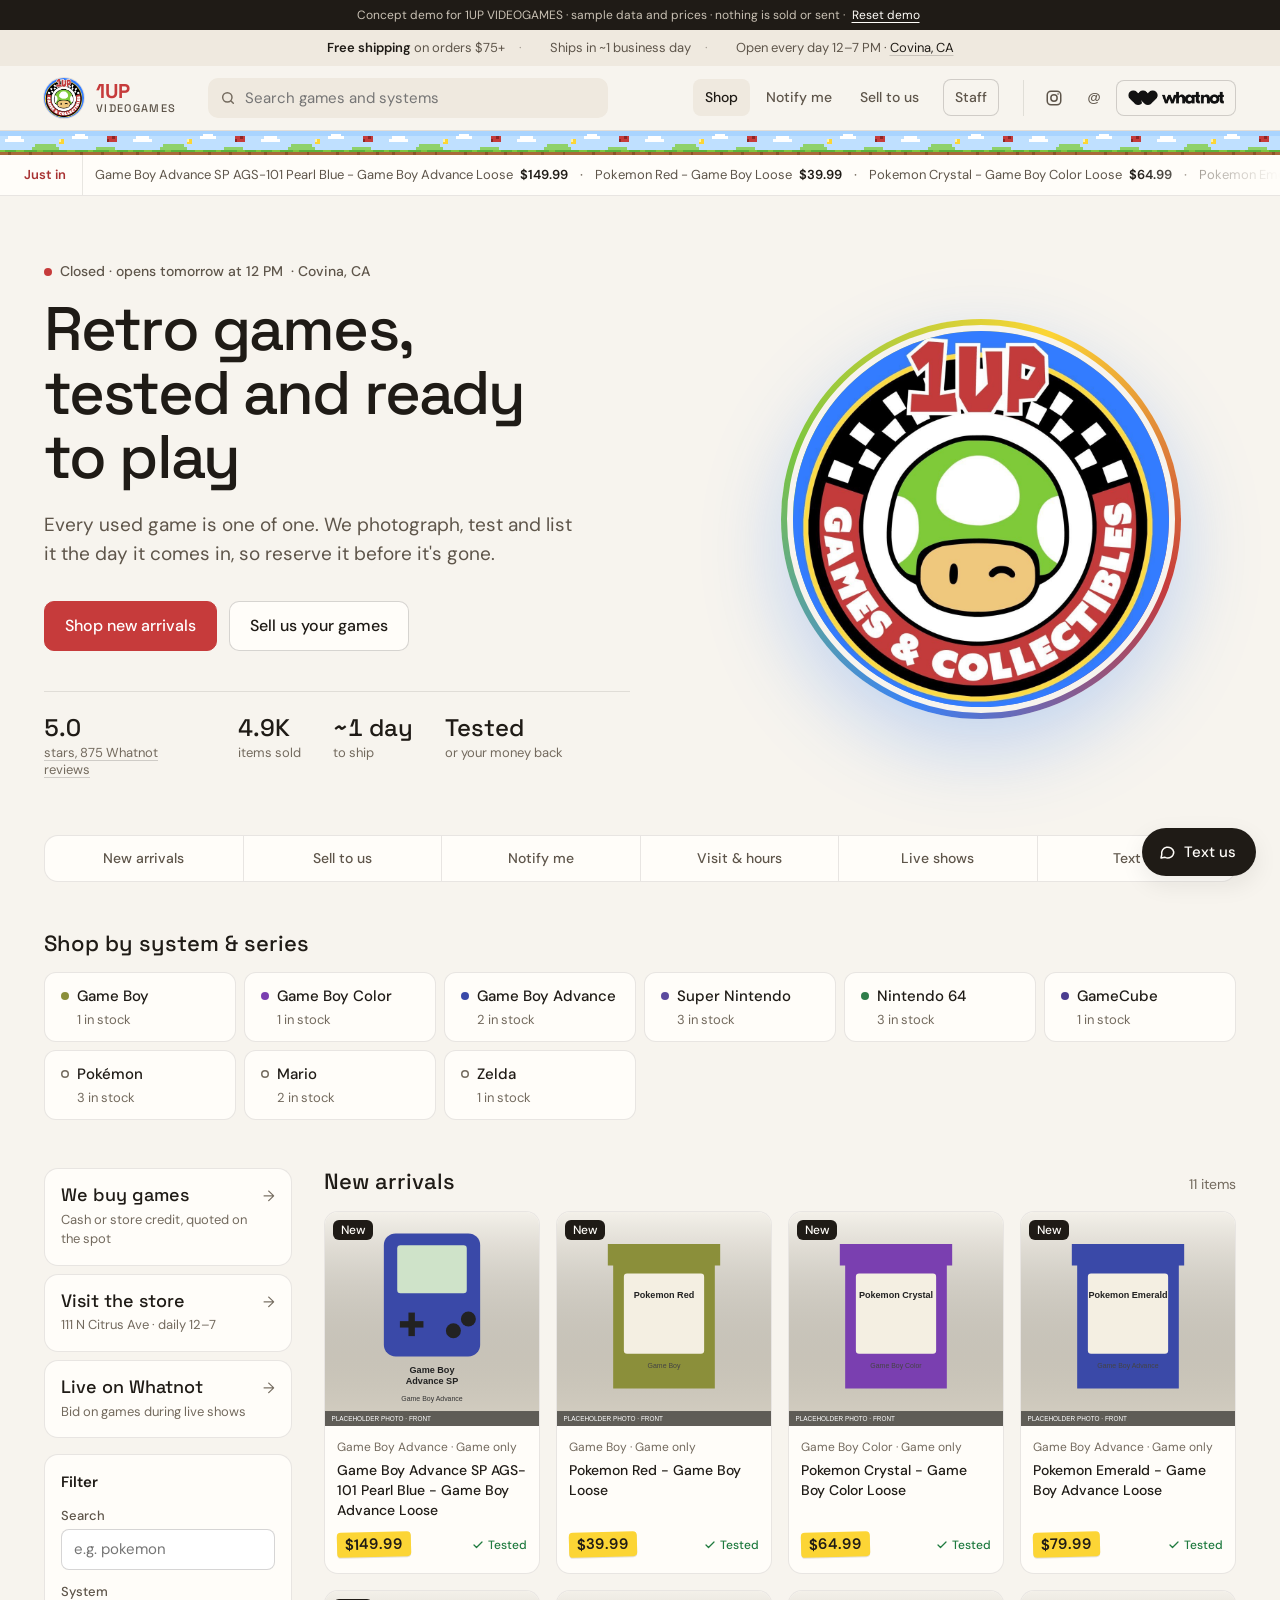
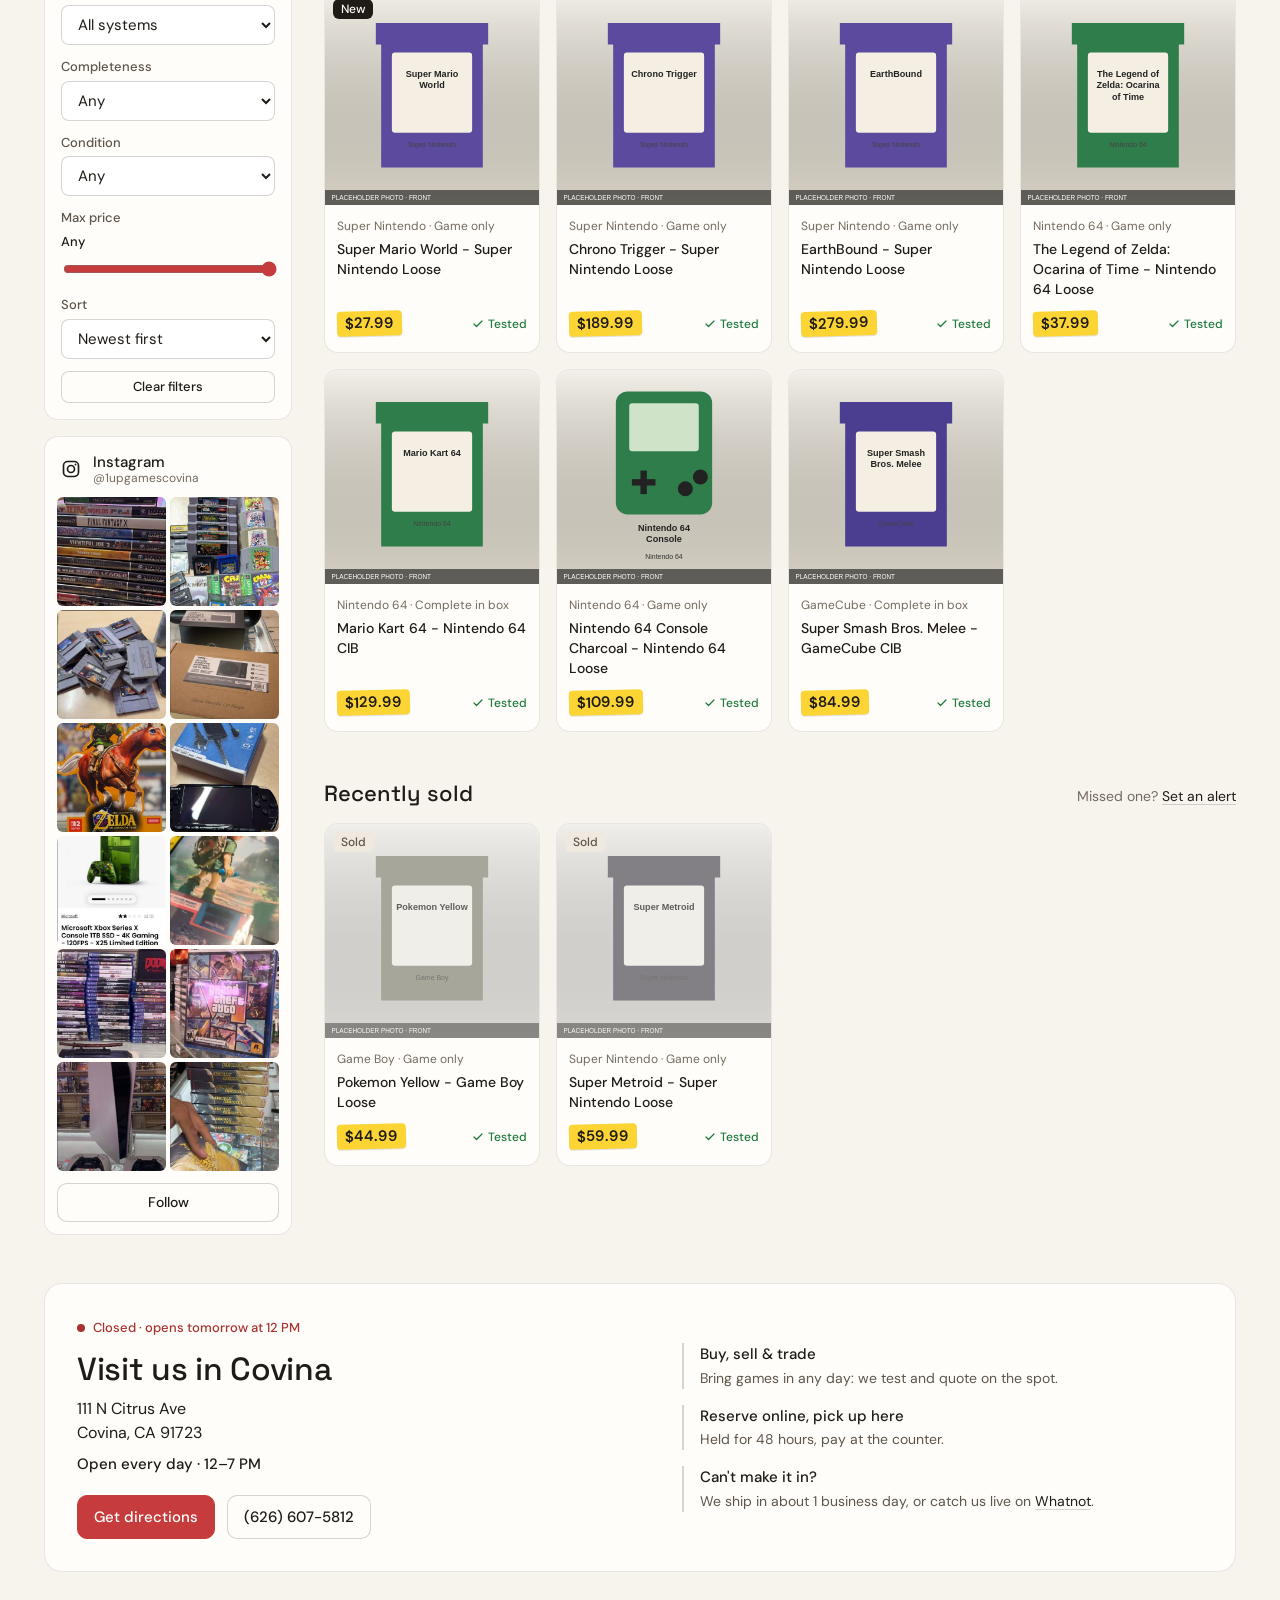
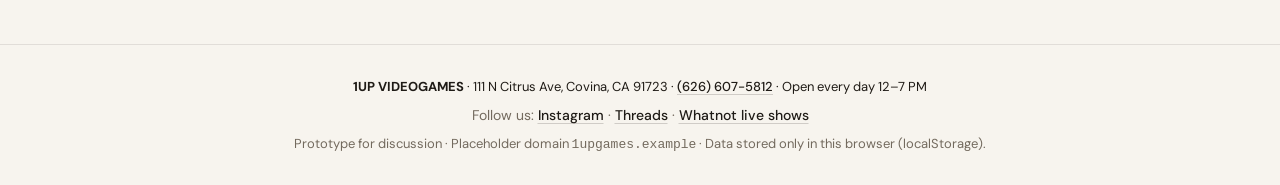
==== commit a83c4a64: "Redesign the storefront with a "shop counter" look (unslop pass) - Warm paper neutrals, 1UP red as t" ====
--- a/index.html
+++ b/index.html
@@ -3,13 +3,13 @@
 <head>
 <meta charset="utf-8">
 <meta name="viewport" content="width=device-width, initial-scale=1, viewport-fit=cover">
-<meta name="theme-color" content="#ffffff">
+<meta name="theme-color" content="#f7f4ee">
 <title>1UP Photo-to-Listing Demo</title>
 <link rel="icon" href="img/logo.jpg">
 <meta name="robots" content="noindex, nofollow">
 <link rel="preconnect" href="https://fonts.googleapis.com">
 <link rel="preconnect" href="https://fonts.gstatic.com" crossorigin>
-<link rel="stylesheet" href="https://fonts.googleapis.com/css2?family=Space+Grotesk:wght@500;700&family=Press+Start+2P&display=swap">
+<link rel="stylesheet" href="https://fonts.googleapis.com/css2?family=DM+Sans:opsz,wght@9..40,400;9..40,500;9..40,600&family=Space+Grotesk:wght@500;700&display=swap">
 <link rel="stylesheet" href="css/styles.css">
 <!-- Local-business details for Google (helps "game store near me" searches on the real site). -->
 <script type="application/ld+json">
@@ -40,7 +40,7 @@
     <a class="logo" href="#/" aria-label="1UP VIDEOGAMES home"><img src="img/logo.jpg" alt="" width="44" height="44"><span class="logo-txt"><b>1UP</b><span class="logo-sub">VIDEOGAMES</span></span></a>
     <form class="top-search" id="top-search" role="search">
       <svg viewBox="0 0 24 24" fill="none" stroke="currentColor" stroke-width="2.2" stroke-linecap="round" aria-hidden="true"><circle cx="11" cy="11" r="7"/><path d="m20 20-3.5-3.5"/></svg>
-      <input type="search" id="top-q" placeholder="Search games, systems…" aria-label="Search the shop" autocomplete="off">
+      <input type="search" id="top-q" placeholder="Search games and systems" aria-label="Search the shop" autocomplete="off">
     </form>
     <nav class="nav" aria-label="Main">
       <a href="#/" data-page="shop">Shop</a>
@@ -54,7 +54,7 @@
       <a class="soc" href="https://www.threads.com/@1upgamescovina" target="_blank" rel="noopener" aria-label="Threads @1upgamescovina" title="Threads">
         <svg viewBox="0 0 24 24" aria-hidden="true"><text x="12" y="17.5" text-anchor="middle" font-family="Arial, sans-serif" font-weight="700" font-size="18" fill="currentColor">@</text></svg></a>
       <a class="soc soc-live" href="https://www.whatnot.com/user/1up_sharkz/shop" target="_blank" rel="noopener" aria-label="Watch live on Whatnot (1up_sharkz)" title="Live shows on Whatnot">
-        <span class="live-dot" aria-hidden="true"></span><span class="wn-logo" aria-hidden="true"></span></a>
+        <span class="wn-logo" aria-hidden="true"></span></a>
     </div>
   </div>
 </header>
@@ -73,7 +73,7 @@
 <!-- Floating contact button (like a store chat button): text, DM or call the shop -->
 <div class="contact-fab" id="contact-fab">
   <div class="fab-menu" id="fab-menu" hidden>
-    <p class="fab-title">Ask us anything<br><small>"Do you have ___?" We usually reply during store hours.</small></p>
+    <p class="fab-title">Ask us anything<br><small>“Do you have ___?” We usually reply during store hours.</small></p>
     <a class="fab-opt" href="sms:+16266075812?&amp;body=Hi%201UP!%20Do%20you%20have%20" data-fab-close>Text (626) 607-5812</a>
     <a class="fab-opt" href="https://ig.me/m/1upgamescovina" target="_blank" rel="noopener" data-fab-close>DM us on Instagram</a>
     <a class="fab-opt" href="tel:+16266075812" data-fab-close>Call the store</a>
--- a/css/styles.css
+++ b/css/styles.css
@@ -1,644 +1,535 @@
-/* Palette taken from the 1UP VIDEOGAMES logo */
+/* 1UP VIDEOGAMES demo — "the shop counter"
+   Warm paper neutrals, the logo's 1UP red as the one accent, and the logo's yellow
+   kept for one thing only: the price sticker. Interface in DM Sans, big headlines in
+   Space Grotesk. Spacing on a 4px grid, one easing curve.
+   Redesigned with unslop by Damir Sokolovsky (@heydamir), CC BY 4.0. */
+
 :root {
-  --bg: #f3f6fb; --panel: #fff; --ink: #141414; --muted: #5f6673; --line: #dfe4ec;
-  --red: #c63b3b; --red-d: #9e2b2b; --yellow: #fcd535; --green: #2f8a2f; --lime: #7dc63f;
-  --blue: #1f5fd1; --sky: #3a82f6; --tan: #f0c27f;
-  --checker: repeating-linear-gradient(90deg, #111 0 14px, #fff 14px 28px);
-  --radius: 12px; --shadow: 0 1px 2px rgba(0,0,0,.06), 0 4px 14px rgba(0,0,0,.05);
+  /* neutral ramp, tinted warm (paper, cardboard) */
+  --bg: #f7f4ee; --panel: #fffdf9; --raised: #efe9df; --sunk: #faf7f1;
+  --line: rgba(31, 27, 22, .10); --line-2: rgba(31, 27, 22, .18);
+  --ink: #1f1b16; --ink-2: #5e554a; --muted: #736a5e;
+  /* brand */
+  --red: #c63b3b; --red-d: #a83232; --sticker: #fcd535;
+  --green: #1f7a3f; --green-bg: #e7f0e4; --warn-bg: #fbf1de; --warn-line: #ead7ae;
+  /* kept for older references */
+  --yellow: var(--sticker); --blue: var(--ink); --sky: var(--ink-2); --lime: #7dc63f; --tan: #f0c27f;
+  /* shape, depth, motion */
+  --radius: 14px; --r-ctl: 10px; --r-sm: 6px;
+  --shadow: 0 1px 2px rgba(31, 27, 22, .05);
+  --shadow-float: 0 8px 24px rgba(31, 27, 22, .08);
+  --ease: cubic-bezier(.22, 1, .36, 1);
+  --display: "Space Grotesk", "DM Sans", system-ui, sans-serif;
 }
 * { box-sizing: border-box; }
 html { -webkit-text-size-adjust: 100%; }
-body { margin: 0; background: var(--bg); color: var(--ink); font: 16px/1.45 system-ui, -apple-system, "Segoe UI", Roboto, sans-serif; }
-a { color: var(--blue); }
-h1 { font-size: 1.6rem; margin: .2em 0 .4em; line-height: 1.2; }
-h2 { font-size: 1.2rem; margin: 0 0 .6em; }
-h3 { font-size: 1rem; margin: 1.2em 0 .5em; }
-.muted { color: var(--muted); } .small { font-size: .85rem; }
-/* ---------- Top of the site: modern header ---------- */
-.demo-banner { background: #0b1020; color: #aab3c5; font-size: .74rem; text-align: center; padding: 5px 16px; letter-spacing: .2px; }
-.demo-banner .link { color: var(--yellow); }
-.top { position: sticky; top: 0; z-index: 20; background: rgba(255,255,255,.86); backdrop-filter: saturate(1.6) blur(14px); -webkit-backdrop-filter: saturate(1.6) blur(14px); border-bottom: 1px solid rgba(15,22,48,.08); }
-.top-inner { max-width: 1180px; margin: 0 auto; display: flex; align-items: center; gap: 18px; padding: 10px 16px; }
-.logo { display: flex; align-items: center; gap: 10px; color: var(--ink); text-decoration: none; flex: none; }
-.logo img { width: 44px; height: 44px; border-radius: 50%; box-shadow: 0 0 0 2px #fff, 0 2px 10px rgba(58,130,246,.35); }
-.logo-txt { display: flex; flex-direction: column; line-height: 1.05; }
-.logo-txt b { font-family: "Space Grotesk", system-ui, sans-serif; font-size: 1.25rem; font-weight: 700; letter-spacing: -.5px; color: var(--red); }
-.logo-txt span { font-size: .78rem; font-weight: 600; color: var(--muted); }
-.top-search { flex: 1; max-width: 420px; position: relative; margin: 0 auto 0 8px; }
-.top-search svg { position: absolute; left: 12px; top: 50%; transform: translateY(-50%); width: 18px; height: 18px; color: var(--muted); pointer-events: none; }
-.top-search input { border-radius: 999px; padding-left: 38px; background: #f1f4f9; border: 1px solid transparent; min-height: 40px; }
-.top-search input:focus { background: #fff; border-color: var(--sky); outline: 3px solid rgba(58,130,246,.18); }
-.nav { display: flex; gap: 2px; align-items: center; margin-left: auto; }
-.nav a { color: #3b4252; text-decoration: none; padding: 8px 12px; border-radius: 999px; font-weight: 600; font-size: .92rem; }
-.nav a:hover { background: #f1f4f9; color: var(--ink); }
-.nav a.on { background: #eaf1fe; color: var(--blue); }
-.nav .staff-link { margin-left: 6px; border: 1px solid #d6dbe6; }
-.nav .staff-link.on { background: var(--ink); color: #fff; border-color: var(--ink); }
-main { max-width: 1180px; margin: 0 auto; padding: 18px 16px 16px; min-height: 70vh; }
-.foot { text-align: center; color: var(--muted); font-size: .8rem; padding: 24px 16px; }
-
-.btn { display: inline-flex; align-items: center; justify-content: center; gap: 6px; border: 1px solid var(--line); background: #fff; color: var(--ink); padding: 10px 16px; border-radius: 10px; font: inherit; font-weight: 600; cursor: pointer; text-decoration: none; min-height: 44px; }
-.btn:hover { border-color: #bbb; }
+body { margin: 0; background: var(--bg); color: var(--ink);
+  font: 400 15px/1.5 "DM Sans", system-ui, -apple-system, "Segoe UI", sans-serif; font-optical-sizing: auto; }
+a { color: var(--ink); text-underline-offset: 3px; text-decoration-color: var(--line-2); transition: color .15s var(--ease), text-decoration-color .15s var(--ease); }
+a:hover { color: var(--red-d); text-decoration-color: currentColor; }
+h1, h2, h3 { font-weight: 500; }
+h1 { font-family: var(--display); font-size: 32px; line-height: 1.15; letter-spacing: -.01em; margin: 4px 0 12px; }
+h2 { font-family: var(--display); font-size: 22px; line-height: 1.2; margin: 0 0 12px; }
+h3 { font-size: 15px; font-weight: 600; margin: 24px 0 8px; }
+.muted { color: var(--muted); } .small { font-size: 13px; }
+:focus-visible { outline: 2px solid rgba(198, 59, 59, .45); outline-offset: 2px; }
+
+/* ---------- Strips above the header ---------- */
+.demo-banner { background: var(--ink); color: #c9c1b4; font-size: 12px; text-align: center; padding: 6px 16px; }
+.demo-banner .link { color: #fffdf9; }
+.announce { display: flex; justify-content: center; gap: 8px 28px; flex-wrap: wrap; padding: 8px 16px; background: var(--raised); color: var(--ink-2); font-size: 13px; }
+.announce b { color: var(--ink); font-weight: 600; }
+.announce a { color: var(--ink); }
+.announce span + span::before { content: "·"; margin-right: 28px; margin-left: -14px; opacity: .5; }
+.an-short { display: none; }
+
+/* ---------- Header ---------- */
+.top { position: sticky; top: 0; z-index: 20; background: var(--bg); border-bottom: 1px solid var(--line); }
+.top-inner { max-width: 1240px; margin: 0 auto; display: flex; align-items: center; gap: 24px; padding: 12px 24px; }
+.logo { display: flex; align-items: center; gap: 12px; color: var(--ink); text-decoration: none; flex: none; }
+.logo:hover { color: var(--ink); }
+.logo img { width: 40px; height: 40px; border-radius: 50%; box-shadow: 0 0 0 1px var(--line); }
+.logo-txt { display: flex; flex-direction: column; line-height: 1; gap: 2px; }
+.logo-txt b { font-family: var(--display); font-size: 20px; font-weight: 700; color: var(--red); }
+.logo-txt .logo-sub { font-family: var(--display); font-weight: 500; letter-spacing: .12em; font-size: 11px; color: var(--ink-2); }
+.top-search { flex: 1; max-width: 400px; position: relative; margin: 0 auto 0 8px; }
+.top-search svg { position: absolute; left: 12px; top: 50%; transform: translateY(-50%); width: 16px; height: 16px; color: var(--muted); pointer-events: none; }
+.top-search input { border-radius: var(--r-ctl); padding-left: 36px; background: var(--raised); border: 1px solid transparent; min-height: 40px; }
+.top-search input:focus { background: var(--panel); border-color: var(--line-2); }
+.nav { display: flex; gap: 4px; align-items: center; margin-left: auto; }
+.nav a { color: var(--ink-2); text-decoration: none; padding: 8px 12px; border-radius: 8px; font-weight: 500; font-size: 14px;
+  transition: background-color .15s var(--ease), color .15s var(--ease); }
+.nav a:hover { background: var(--raised); color: var(--ink); }
+.nav a.on { background: var(--raised); color: var(--ink); }
+.nav .staff-link { margin-left: 8px; box-shadow: inset 0 0 0 1px var(--line-2); }
+.nav .staff-link.on { background: var(--ink); color: #fffdf9; box-shadow: none; }
+.socials { display: flex; align-items: center; gap: 4px; padding-left: 12px; border-left: 1px solid var(--line); flex: none; }
+.soc { display: inline-flex; align-items: center; justify-content: center; gap: 8px; height: 36px; min-width: 36px; padding: 0 8px; border-radius: 8px;
+  color: var(--ink-2); text-decoration: none; font-weight: 500; font-size: 13px; transition: background-color .15s var(--ease), color .15s var(--ease); }
+.soc svg { width: 18px; height: 18px; }
+.soc:hover { background: var(--raised); color: var(--ink); }
+.soc-live { box-shadow: inset 0 0 0 1px var(--line-2); padding: 0 12px; }
+.wn-logo { display: inline-block; width: 96px; height: 15px; flex: none; background: url(../img/whatnot-logo.png) no-repeat left center / auto 100%; }
+
+/* Pixel strip and "Just in" row: static, no looping */
+.pixel-strip { height: 24px; background: url(../img/pixel-strip.svg) repeat-x left bottom / auto 100%; image-rendering: pixelated; animation: strip-scroll 40s linear infinite; }
+@keyframes strip-scroll { to { background-position: -128px bottom; } }
+.marquee { display: flex; align-items: stretch; background: var(--panel); border-bottom: 1px solid var(--line); overflow: hidden; }
+.mq-label { flex: none; display: flex; align-items: center; padding: 0 16px 0 24px; color: var(--red-d); font-size: 13px; font-weight: 600; border-right: 1px solid var(--line); }
+.mq-window { flex: 1; overflow: hidden; -webkit-mask-image: linear-gradient(90deg, #000 88%, transparent); mask-image: linear-gradient(90deg, #000 88%, transparent); }
+.mq-window::-webkit-scrollbar { display: none; }
+.mq-track { display: flex; width: max-content; animation: mq-scroll var(--mq-dur, 40s) linear infinite; }
+.marquee:hover .mq-track, .marquee:focus-within .mq-track { animation-play-state: paused; }
+@keyframes mq-scroll { to { transform: translateX(-50%); } }
+.mq-run { display: flex; align-items: center; padding-left: 12px; }
+.mq-item { color: var(--ink-2); text-decoration: none; font-size: 13px; padding: 10px 0; white-space: nowrap; }
+.mq-item b { color: var(--ink); font-weight: 600; margin-left: 4px; font-variant-numeric: tabular-nums; }
+.mq-item:hover { color: var(--ink); text-decoration: underline; }
+.mq-star { color: var(--muted); padding: 0 12px; }
+
+main { max-width: 1240px; margin: 0 auto; padding: 0 24px 24px; min-height: 70vh; }
+.foot { text-align: center; color: var(--muted); font-size: 13px; padding: 32px 24px; border-top: 1px solid var(--line); margin-top: 48px; }
+.foot-store { margin-bottom: 8px; color: var(--ink); }
+.foot-social { margin-bottom: 8px; font-size: 14px; }
+.foot-social a, .foot-store a { font-weight: 500; }
+
+/* ---------- Controls ---------- */
+.btn { display: inline-flex; align-items: center; justify-content: center; gap: 8px; border: 1px solid var(--line-2); background: var(--panel); color: var(--ink);
+  padding: 8px 16px; border-radius: var(--r-ctl); font: inherit; font-size: 15px; font-weight: 500; cursor: pointer; text-decoration: none; min-height: 44px;
+  transition: background-color .15s var(--ease), border-color .15s var(--ease), color .15s var(--ease), transform .12s var(--ease); }
+.btn:hover { background: #fff; border-color: rgba(31, 27, 22, .28); color: var(--ink); }
+.btn:active { transform: scale(.98); }
 .btn.primary { background: var(--red); border-color: var(--red); color: #fff; }
-.btn.primary:hover { background: var(--red-d); }
-.btn:disabled { opacity: .5; cursor: not-allowed; }
-.btn.small { padding: 6px 10px; min-height: 34px; font-size: .85rem; }
-.btn.wide { width: 100%; margin-top: 10px; }
-.link { background: none; border: 0; color: var(--blue); cursor: pointer; text-decoration: underline; font: inherit; padding: 0 4px; }
-.row { display: flex; gap: 8px; flex-wrap: wrap; align-items: center; margin-top: 10px; }
+.btn.primary:hover { background: var(--red-d); border-color: var(--red-d); color: #fff; }
+.btn:disabled { opacity: .5; cursor: not-allowed; transform: none; }
+.btn.small { padding: 4px 12px; min-height: 32px; font-size: 13px; border-radius: 8px; }
+.btn.wide { width: 100%; margin-top: 12px; }
+.btn.lg { min-height: 48px; padding: 12px 20px; font-size: 16px; }
+.btn.ghost { background: var(--panel); }
+.link { background: none; border: 0; color: inherit; cursor: pointer; text-decoration: underline; text-underline-offset: 3px; font: inherit; padding: 0 4px; }
+.row { display: flex; gap: 8px; flex-wrap: wrap; align-items: center; margin-top: 12px; }
 .row.center { justify-content: center; }
-.row2 { display: grid; grid-template-columns: 1fr 1fr; gap: 10px; }
-.stack { display: grid; gap: 10px; }
-label { display: grid; gap: 4px; font-size: .88rem; font-weight: 600; margin-bottom: 8px; }
+.row2 { display: grid; grid-template-columns: 1fr 1fr; gap: 12px; }
+.stack { display: grid; gap: 12px; }
+label { display: grid; gap: 4px; font-size: 13px; font-weight: 500; color: var(--ink-2); margin-bottom: 12px; }
 label.check { display: flex; align-items: center; gap: 8px; }
-input, select, textarea { font: inherit; font-weight: 400; padding: 9px 10px; border: 1px solid #cfc8b8; border-radius: 8px; background: #fff; width: 100%; min-height: 42px; }
-input[type=checkbox] { width: 20px; min-height: 20px; }
-input[type=range] { padding: 0; }
+input, select, textarea { font: inherit; font-size: 15px; font-weight: 400; color: var(--ink); padding: 8px 12px; border: 1px solid var(--line-2); border-radius: 8px; background: #fff; width: 100%; min-height: 40px;
+  transition: border-color .15s var(--ease); }
+input:focus, select:focus, textarea:focus { border-color: rgba(31, 27, 22, .4); }
+input[type=checkbox] { width: 20px; min-height: 20px; accent-color: var(--red); }
+input[type=range] { padding: 0; border: 0; accent-color: var(--red); min-height: 24px; }
 textarea { resize: vertical; }
+output { color: var(--ink); font-variant-numeric: tabular-nums; }
+
+/* ---------- Signature: the price sticker ---------- */
+.price { display: inline-block; background: var(--sticker); color: var(--ink); font-weight: 600; font-size: 15px; line-height: 1.4; padding: 2px 8px;
+  border-radius: 4px; font-variant-numeric: tabular-nums; transform: rotate(-1.5deg); box-shadow: 0 1px 0 rgba(31, 27, 22, .12); }
+.tested { display: inline-flex; align-items: center; gap: 4px; color: var(--green); font-size: 12px; font-weight: 500; }
+.tested::before { content: ""; width: 12px; height: 12px; background: currentColor;
+  -webkit-mask: url("data:image/svg+xml,%3Csvg xmlns='http://www.w3.org/2000/svg' viewBox='0 0 24 24' fill='none' stroke='black' stroke-width='2.5' stroke-linecap='round' stroke-linejoin='round'%3E%3Cpath d='M20 6 9 17l-5-5'/%3E%3C/svg%3E") center / contain no-repeat;
+  mask: url("data:image/svg+xml,%3Csvg xmlns='http://www.w3.org/2000/svg' viewBox='0 0 24 24' fill='none' stroke='black' stroke-width='2.5' stroke-linecap='round' stroke-linejoin='round'%3E%3Cpath d='M20 6 9 17l-5-5'/%3E%3C/svg%3E") center / contain no-repeat; }
 
 /* ---------- Hero ---------- */
-.hero { position: relative; overflow: hidden; display: grid; grid-template-columns: 1.35fr 1fr; align-items: center; gap: 24px;
-  color: #fff; border-radius: 22px; padding: 44px 44px 40px; margin-bottom: 22px;
-  background: linear-gradient(160deg, #0d1430 0%, #111a3d 60%, #0b1020 100%); }
-.hero::after { content: ""; position: absolute; left: -10%; right: -10%; bottom: -1px; height: 46%; pointer-events: none;
-  background-image: linear-gradient(rgba(120,160,255,.22) 1px, transparent 1px), linear-gradient(90deg, rgba(120,160,255,.22) 1px, transparent 1px);
-  background-size: 44px 44px; transform: perspective(380px) rotateX(58deg); transform-origin: bottom;
-  -webkit-mask-image: linear-gradient(to top, #000 10%, transparent 95%); mask-image: linear-gradient(to top, #000 10%, transparent 95%); }
-.hero-copy, .hero-art { position: relative; z-index: 1; }
-.eyebrow { display: inline-flex; align-items: center; gap: 8px; font-size: .8rem; font-weight: 600; color: #cfd8ea; background: rgba(255,255,255,.08);
-  border: 1px solid rgba(255,255,255,.14); padding: 6px 12px; border-radius: 999px; }
-.eyebrow .dot { width: 8px; height: 8px; border-radius: 50%; background: var(--lime); box-shadow: 0 0 0 4px rgba(125,198,63,.25); }
-.hero h1 { font-family: "Space Grotesk", system-ui, sans-serif; font-size: clamp(2rem, 4.4vw, 3.3rem); line-height: 1.04; letter-spacing: -1.5px; margin: 16px 0 12px; font-weight: 700; }
-.hero h1 .grad { background: linear-gradient(90deg, #7dc63f, #fcd535); -webkit-background-clip: text; background-clip: text; color: transparent; }
-.hero p { max-width: 520px; color: #c5cee0; margin: 0; font-size: 1.04rem; }
-.hero-cta { display: flex; gap: 10px; flex-wrap: wrap; margin-top: 22px; }
-.btn.lg { min-height: 48px; padding: 12px 20px; border-radius: 999px; font-size: 1rem; }
-.btn.ghost { background: rgba(255,255,255,.08); color: #fff; border-color: rgba(255,255,255,.22); }
-.btn.ghost:hover { background: rgba(255,255,255,.16); border-color: rgba(255,255,255,.4); }
-.hero .btn.primary { box-shadow: 0 8px 24px rgba(198,59,59,.35); }
-.hero-stats { display: grid; grid-template-columns: repeat(4, auto); justify-content: start; gap: 8px 28px; margin: 28px 0 0; }
-.hero-stats div { display: grid; gap: 2px; }
-.hero-stats dt { font-family: "Space Grotesk", system-ui, sans-serif; font-size: 1.35rem; font-weight: 700; }
-.hero-stats dd { margin: 0; font-size: .8rem; color: #9fabc4; }
-.hero-stats a { color: inherit; text-decoration: underline; text-decoration-color: rgba(255,255,255,.3); text-underline-offset: 3px; }
-.hero-art { display: grid; place-items: center; }
-.hero-art .ring { width: min(300px, 100%); aspect-ratio: 1; border-radius: 50%; display: grid; place-items: center;
-  background: conic-gradient(from 200deg, #3a82f6, #7dc63f, #fcd535, #c63b3b, #3a82f6); padding: 6px;
-  box-shadow: 0 30px 80px rgba(58,130,246,.35); animation: hero-float 6s ease-in-out infinite; }
-.hero-art img { width: 100%; height: 100%; border-radius: 50%; display: block; border: 6px solid #0d1430; }
+.hero { display: grid; grid-template-columns: 1.05fr 1fr; align-items: center; gap: 48px; padding: 64px 0 56px; }
+.eyebrow { display: inline-flex; align-items: center; gap: 8px; margin: 0; font-size: 14px; font-weight: 500; color: var(--ink-2); }
+.eyebrow .dot { width: 8px; height: 8px; border-radius: 50%; background: var(--green); }
+.eyebrow .dot.closed { background: var(--red); }
+.hero h1 { font-size: clamp(40px, 4.8vw, 64px); line-height: 1.04; letter-spacing: -.03em; margin: 16px 0 20px; max-width: 13ch; }
+.hero-sub { max-width: 34rem; color: var(--ink-2); margin: 0; font-size: 19px; line-height: 1.55; }
+.hero-cta { display: flex; gap: 12px; flex-wrap: wrap; margin-top: 32px; }
+.hero-stats { display: grid; grid-template-columns: repeat(4, auto); justify-content: start; gap: 8px 32px; margin: 40px 0 0; padding-top: 24px; border-top: 1px solid var(--line); }
+.hero-stats div { display: grid; gap: 4px; align-content: start; }
+.hero-stats dt { font-family: var(--display); font-size: 24px; font-weight: 500; line-height: 1; font-variant-numeric: tabular-nums; }
+.hero-stats dd { margin: 0; font-size: 13px; line-height: 1.35; color: var(--muted); max-width: 18ch; }
+.hero-stats a { color: inherit; }
+
+/* Hero visual: the 1UP logo in its rainbow ring, floating */
+.hero-art { position: relative; padding-left: 48px; }
+.hero-logo { display: grid; place-items: center; padding: 16px 0; }
+.ring { width: min(100%, 400px); aspect-ratio: 1; border-radius: 50%; display: grid; place-items: center; padding: 6px;
+  background: conic-gradient(from 200deg, #3a82f6, #7dc63f, #fcd535, #c63b3b, #3a82f6);
+  box-shadow: 0 30px 80px rgba(58, 130, 246, .28); animation: hero-float 6s ease-in-out infinite; }
+.ring img { width: 100%; height: 100%; border-radius: 50%; display: block; border: 6px solid var(--bg); }
 @keyframes hero-float { 0%, 100% { transform: translateY(0) rotate(-2deg); } 50% { transform: translateY(-10px) rotate(2deg); } }
-@media (max-width: 860px) {
-  .hero { grid-template-columns: 1fr; padding: 28px 22px 26px; }
-  .hero-art { position: absolute; right: -80px; top: -70px; opacity: .12; z-index: 0; }
-  .hero-art .ring { width: 220px; }
-  .hero-stats { grid-template-columns: repeat(2, auto); }
-}
-@media (prefers-reduced-motion: reduce) { .hero-art .ring { animation: none; } }
-
-.shop-layout { display: grid; grid-template-columns: 230px 1fr; gap: 20px; align-items: start; }
-.filters { background: var(--panel); border-radius: var(--radius); padding: 14px; box-shadow: var(--shadow); position: sticky; top: 84px; }
-.filters h3 { margin-top: 0; }
-.section-head { display: flex; justify-content: space-between; align-items: baseline; margin: 4px 0 10px; gap: 8px; flex-wrap: wrap; }
+
+/* One entrance on first load */
+.hero.intro .hero-copy > * { animation: rise .45s var(--ease) both; }
+.hero.intro .hero-copy > :nth-child(2) { animation-delay: .05s; }
+.hero.intro .hero-copy > :nth-child(3) { animation-delay: .1s; }
+.hero.intro .hero-copy > :nth-child(4) { animation-delay: .15s; }
+.hero.intro .hero-copy > :nth-child(5) { animation-delay: .2s; }
+.hero.intro .hero-art { animation: rise .5s var(--ease) .15s both; }
+@keyframes rise { from { opacity: 0; transform: translateY(8px); } to { opacity: 1; transform: none; } }
+
+/* ---------- Quick links ---------- */
+.quick-links { display: flex; margin: 0 0 48px; background: var(--panel); border: 1px solid var(--line); border-radius: var(--radius); overflow: hidden; }
+.ql { flex: 1 1 0; padding: 12px; text-align: center; white-space: nowrap; color: var(--ink-2); text-decoration: none; font-weight: 500; font-size: 14px;
+  transition: background-color .15s var(--ease), color .15s var(--ease); }
+.ql + .ql { border-left: 1px solid var(--line); }
+.ql:hover { background: var(--sunk); color: var(--ink); }
+
+/* ---------- Shop by system & series ---------- */
+.shop-by { margin: 0 0 48px; }
+.shop-by-head { display: flex; align-items: baseline; gap: 12px; margin-bottom: 16px; }
+.shop-by-head h2 { margin: 0; }
+.tiles { display: grid; grid-template-columns: repeat(auto-fill, minmax(168px, 1fr)); gap: 8px; }
+.tile { --tc: var(--ink-2); display: grid; gap: 2px; text-align: left; cursor: pointer; padding: 12px 16px; border-radius: 12px; border: 1px solid var(--line);
+  background: var(--panel); color: var(--ink); font: inherit; transition: background-color .15s var(--ease), border-color .15s var(--ease); }
+.tile:hover { background: #fff; border-color: var(--line-2); }
+.tile.on { border-color: var(--ink); box-shadow: inset 0 0 0 1px var(--ink); }
+.tile-name { display: flex; align-items: center; gap: 8px; font-weight: 500; font-size: 15px; }
+.tile-name::before { content: ""; width: 8px; height: 8px; border-radius: 50%; background: var(--tc); flex: none; }
+.tile-n { font-size: 13px; color: var(--muted); padding-left: 16px; font-variant-numeric: tabular-nums; }
+.tile-fr .tile-name::before { background: transparent; box-shadow: inset 0 0 0 1.5px var(--muted); }
+
+/* ---------- Shop layout ---------- */
+.shop-layout { display: grid; grid-template-columns: 248px 1fr; gap: 32px; align-items: start; margin-bottom: 48px; }
+.side { display: grid; gap: 16px; align-self: start; }
+.side-banners { display: grid; gap: 8px; }
+.sb { position: relative; display: grid; gap: 4px; padding: 16px 40px 16px 16px; border-radius: var(--radius); text-decoration: none; color: var(--ink);
+  background: var(--panel); border: 1px solid var(--line); transition: background-color .15s var(--ease), border-color .15s var(--ease); }
+.sb::after { content: "→"; position: absolute; right: 16px; top: 16px; color: var(--muted); transition: transform .15s var(--ease), color .15s var(--ease); }
+.sb:hover { background: #fff; border-color: var(--line-2); color: var(--ink); }
+.sb:hover::after { transform: translateX(2px); color: var(--red-d); }
+.sb-big { font-family: var(--display); font-weight: 500; font-size: 18px; line-height: 1.15; }
+.sb-small { font-size: 13px; color: var(--muted); }
+.filters { background: var(--panel); border: 1px solid var(--line); border-radius: var(--radius); padding: 16px; }
+.filters h3 { margin: 0 0 12px; }
+.filters .btn { width: 100%; }
+.section-head { display: flex; justify-content: space-between; align-items: baseline; margin: 0 0 16px; gap: 8px; flex-wrap: wrap; }
 .section-head h2 { margin: 0; }
-.grid { display: grid; grid-template-columns: repeat(auto-fill, minmax(190px, 1fr)); gap: 14px; margin-bottom: 28px; }
-.card { position: relative; background: var(--panel); border-radius: var(--radius); overflow: hidden; box-shadow: var(--shadow); text-decoration: none; color: inherit; display: flex; flex-direction: column; transform: perspective(900px) rotateX(var(--rx, 0deg)) rotateY(var(--ry, 0deg)); transition: transform .35s ease, box-shadow .35s ease; will-change: transform; }
-.card:hover { box-shadow: 0 2px 0 #111, 6px 10px 22px rgba(0,0,0,.18); }
-.card-img { position: relative; aspect-ratio: 1; background: #eee; }
+.section-head .muted { font-size: 14px; font-variant-numeric: tabular-nums; }
+.grid { display: grid; grid-template-columns: repeat(auto-fill, minmax(200px, 1fr)); gap: 16px; margin-bottom: 48px; }
+
+/* Product cards */
+.card { position: relative; background: var(--panel); border: 1px solid var(--line); border-radius: var(--radius); overflow: hidden; text-decoration: none; color: inherit;
+  display: flex; flex-direction: column; transform: perspective(900px) rotateX(var(--rx, 0deg)) rotateY(var(--ry, 0deg)); will-change: transform;
+  transition: transform .35s var(--ease), border-color .15s var(--ease), box-shadow .15s var(--ease); }
+.card:hover { color: inherit; border-color: var(--line-2); box-shadow: var(--shadow-float); }
+/* Card tilt: the card leans toward the mouse and a soft shine follows it (js/fx.js) */
+.card::after { content: ""; position: absolute; inset: 0; pointer-events: none; opacity: 0; transition: opacity .3s var(--ease);
+  background: radial-gradient(circle at var(--gx, 50%) var(--gy, 50%), rgba(255, 255, 255, .45), transparent 55%); mix-blend-mode: soft-light; }
+.card.tilting { transition: transform .06s linear, border-color .15s var(--ease), box-shadow .2s var(--ease); }
+.card.tilting::after { opacity: 1; }
+.card-img { position: relative; aspect-ratio: 1; background: var(--raised); }
 .card-img img { width: 100%; height: 100%; object-fit: cover; display: block; }
 .card.sold .card-img img { filter: grayscale(.85); opacity: .7; }
-.card-body { padding: 10px 12px 12px; display: flex; flex-direction: column; gap: 4px; flex: 1; }
-.card-sys { font-size: .75rem; color: var(--muted); text-transform: uppercase; letter-spacing: .5px; }
-.card-title { font-weight: 600; font-size: .93rem; flex: 1; }
-.card-foot { display: flex; justify-content: space-between; align-items: center; }
-.price { font-weight: 800; font-size: 1.05rem; }
-.tested { color: var(--green); font-size: .8rem; font-weight: 700; }
-.pill { position: absolute; top: 8px; left: 8px; font-size: .72rem; font-weight: 800; padding: 3px 8px; border-radius: 999px; }
+.card-body { padding: 12px 12px 16px; display: flex; flex-direction: column; gap: 4px; flex: 1; }
+.card-sys { font-size: 12px; color: var(--muted); }
+.card-title { font-weight: 500; font-size: 14px; line-height: 20px; flex: 1; }
+.card-foot { display: flex; justify-content: space-between; align-items: center; margin-top: 8px; }
+.pill { position: absolute; top: 8px; left: 8px; font-size: 12px; font-weight: 500; line-height: 16px; padding: 2px 8px; border-radius: var(--r-sm); }
+.pill.new { background: var(--ink); color: #fffdf9; }
+.pill.hold { background: var(--panel); color: var(--ink); box-shadow: inset 0 0 0 1px var(--line-2); }
+.pill.soldp { background: var(--raised); color: var(--ink-2); }
+.pill.instock { background: var(--green-bg); color: var(--green); }
 .big-price .pill { position: static; vertical-align: middle; margin-left: 8px; }
-.pill.new { background: var(--lime); color: #111; border: 2px solid #111; }
-.pill.hold { background: var(--blue); color: #fff; }
-.pill.soldp { background: var(--ink); color: #fff; }
-.pill.instock { background: #e3f4ea; color: var(--green); }
-.empty { background: var(--panel); border: 2px dashed var(--line); border-radius: var(--radius); padding: 22px; text-align: center; color: var(--muted); grid-column: 1 / -1; }
-
-.back { display: inline-block; margin-bottom: 10px; }
-.product { display: grid; grid-template-columns: 1.1fr 1fr; gap: 26px; }
-.main-img { background: #fff; border-radius: var(--radius); overflow: hidden; box-shadow: var(--shadow); aspect-ratio: 1; }
+.empty { background: var(--panel); border: 1px dashed var(--line-2); border-radius: var(--radius); padding: 24px; text-align: center; color: var(--muted); grid-column: 1 / -1; }
+
+/* "Can't find it?" request box */
+.request-box { background: var(--panel); border: 1px solid var(--line-2); border-radius: var(--radius); padding: 20px; margin-bottom: 24px; }
+.request-box h3 { margin: 0 0 4px; font-family: var(--display); font-size: 18px; font-weight: 500; }
+.request-box.done { background: var(--green-bg); border-color: rgba(31, 122, 63, .25); }
+.req-grid { display: grid; grid-template-columns: 2fr 1fr 1fr; gap: 0 12px; align-items: end; margin-top: 12px; }
+.req-grid label:first-child { grid-column: 1 / -1; }
+.req-grid .btn { margin-bottom: 12px; }
+.request-slim { display: flex; gap: 12px; align-items: center; flex-wrap: wrap; margin: -24px 0 32px; color: var(--muted); }
+
+/* Instagram: sidebar on desktop, a row near the bottom on smaller screens */
+.ig-glyph { width: 20px; height: 20px; display: inline-grid; place-items: center; color: var(--ink); }
+.ig-glyph svg { width: 20px; height: 20px; }
+.btn.ig-follow { background: var(--panel); }
+.ig-side { background: var(--panel); border: 1px solid var(--line); border-radius: var(--radius); padding: 12px; }
+.ig-side-head { display: flex; align-items: center; gap: 12px; text-decoration: none; color: var(--ink); margin: 4px 4px 12px; }
+.ig-side-head span:last-child { display: grid; line-height: 1.2; }
+.ig-side-head b { font-weight: 500; }
+.ig-side-head small { color: var(--muted); font-size: 12px; }
+.ig-side-grid { display: grid; grid-template-columns: 1fr 1fr; gap: 4px; }
+.ig-side-grid a { display: block; aspect-ratio: 1; overflow: hidden; border-radius: 6px; background: var(--raised); }
+.ig-side-grid img { width: 100%; height: 100%; object-fit: cover; display: block; transition: opacity .15s var(--ease); }
+.ig-side-grid a:hover img { opacity: .85; }
+.ig-side-follow { width: 100%; margin-top: 12px; min-height: 36px; font-size: 14px; }
+.ig { display: none; margin: 0 0 48px; }
+.ig-head { display: flex; align-items: flex-end; justify-content: space-between; gap: 12px; flex-wrap: wrap; margin-bottom: 16px; }
+.ig-head h2 { display: flex; align-items: center; gap: 8px; margin: 0; }
+.ig-head p { margin: 4px 0 0; }
+.ig-grid { display: grid; grid-template-columns: repeat(6, 1fr); gap: 8px; }
+.ig-tile { position: relative; aspect-ratio: 1; border-radius: 12px; overflow: hidden; display: block; text-decoration: none; background: var(--raised); }
+.ig-tile:nth-child(n+7) { display: none; }
+.ig-tile img { width: 100%; height: 100%; object-fit: cover; display: block; transition: opacity .15s var(--ease); }
+.ig-tile:hover img { opacity: .85; }
+.ig-photo { aspect-ratio: 3 / 4; }
+.ig-cap { position: absolute; left: 8px; right: 8px; bottom: 8px; color: #fffdf9; font-size: 12px; font-weight: 500; background: rgba(31, 27, 22, .7); padding: 4px 8px; border-radius: 6px; }
+.ig-text { display: flex; flex-direction: column; justify-content: flex-end; padding: 16px; background: var(--raised) !important; color: var(--ink); }
+.ig-t { font-family: var(--display); font-weight: 500; font-size: 18px; line-height: 1.1; }
+.ig-s { font-size: 13px; color: var(--ink-2); margin-top: 4px; }
+.ig-play { position: absolute; top: 8px; right: 8px; z-index: 1; width: 24px; height: 24px; border-radius: 6px; display: grid; place-items: center; background: rgba(31, 27, 22, .55); color: #fff; font-size: 11px; }
+.ig-note { margin: 8px 0 0; font-size: 12px; color: var(--muted); }
+
+/* Visit us */
+.visit { display: grid; grid-template-columns: 1.1fr 1fr; gap: 32px; margin: 0; padding: 32px; border-radius: 18px; background: var(--panel); border: 1px solid var(--line); }
+.visit h2 { font-size: 32px; letter-spacing: -.01em; margin: 12px 0 8px; }
+.visit address { font-style: normal; font-size: 16px; line-height: 1.5; }
+.visit-hours { margin: 8px 0 20px; }
+.visit-hours b { font-weight: 500; }
+.visit-cta { display: flex; gap: 12px; flex-wrap: wrap; }
+.visit-status { display: inline-flex; align-items: center; gap: 8px; font-size: 13px; font-weight: 500; }
+.visit-status.open { color: var(--green); } .visit-status.closed { color: var(--red-d); }
+.visit-status .dot { width: 8px; height: 8px; border-radius: 50%; background: currentColor; }
+.visit-list { list-style: none; margin: 0; padding: 0; display: grid; gap: 16px; align-content: center; }
+.visit-list li { display: grid; gap: 2px; padding-left: 16px; border-left: 2px solid var(--line-2); }
+.visit-list b { font-weight: 500; }
+.visit-list span { color: var(--ink-2); font-size: 14px; }
+
+/* ---------- Product page ---------- */
+.back { display: inline-block; margin: 24px 0 16px; text-decoration: none; color: var(--ink-2); font-size: 14px; }
+.product { display: grid; grid-template-columns: 1.1fr 1fr; gap: 40px; }
+.main-img { background: var(--panel); border: 1px solid var(--line); border-radius: 18px; overflow: hidden; aspect-ratio: 1; }
 .main-img img { width: 100%; height: 100%; object-fit: contain; display: block; }
-.thumbs { display: flex; gap: 8px; margin-top: 10px; flex-wrap: wrap; }
-.tbtn { width: 64px; height: 64px; padding: 0; border: 2px solid transparent; border-radius: 8px; overflow: hidden; cursor: pointer; background: #fff; }
-.tbtn.on { border-color: var(--red); }
+.thumbs { display: flex; gap: 8px; margin-top: 12px; flex-wrap: wrap; }
+.tbtn { width: 64px; height: 64px; padding: 0; border: 2px solid transparent; border-radius: 10px; overflow: hidden; cursor: pointer; background: var(--panel); transition: border-color .15s var(--ease); }
+.tbtn.on { border-color: var(--ink); }
 .tbtn img { width: 100%; height: 100%; object-fit: cover; }
-.big-price { font-size: 1.7rem; font-weight: 800; margin-bottom: 10px; }
-.guarantee { background: #e9f6ee; border: 1px solid #bfe3cc; border-radius: 10px; padding: 12px; font-size: .92rem; }
-.specs { width: 100%; border-collapse: collapse; background: var(--panel); border-radius: 10px; overflow: hidden; box-shadow: var(--shadow); }
-.specs th, .specs td { text-align: left; padding: 8px 12px; border-bottom: 1px solid var(--line); font-size: .9rem; vertical-align: top; }
-.specs th { width: 42%; color: var(--muted); font-weight: 600; }
-.staff-tools { margin-top: 18px; font-size: .9rem; }
-
-.panel { background: var(--panel); border-radius: var(--radius); padding: 18px; box-shadow: var(--shadow); margin-bottom: 18px; }
-.panel.narrow { max-width: 560px; margin: 0 auto; }
+.big-price { margin: 4px 0 16px; }
+.big-price .price { font-size: 24px; padding: 4px 12px; }
+.guarantee { background: var(--green-bg); border-radius: var(--r-ctl); padding: 12px 16px; font-size: 14px; color: var(--ink-2); }
+.guarantee strong { color: var(--ink); font-weight: 600; }
+.specs { width: 100%; border-collapse: separate; border-spacing: 0; background: var(--panel); border: 1px solid var(--line); border-radius: 12px; overflow: hidden; }
+.specs th, .specs td { text-align: left; padding: 8px 12px; border-bottom: 1px solid var(--line); font-size: 14px; vertical-align: top; }
+.specs tr:last-child th, .specs tr:last-child td { border-bottom: 0; }
+.specs th { width: 42%; color: var(--muted); font-weight: 500; }
+.staff-tools { margin-top: 24px; font-size: 14px; }
+.staff-tools summary { cursor: pointer; color: var(--ink-2); }
+
+/* ---------- Staff, wishlist, trade-in ---------- */
+.panel { background: var(--panel); border: 1px solid var(--line); border-radius: 16px; padding: 24px; margin-bottom: 24px; }
+.panel.narrow { max-width: 560px; margin: 0 auto 24px; }
+.staff-head { margin-top: 32px; }
 .staff-head p { margin-top: 0; }
-.steps { display: flex; gap: 6px; margin-bottom: 14px; flex-wrap: wrap; }
-.steps span { padding: 5px 10px; border-radius: 999px; background: #e9e4d8; font-size: .8rem; font-weight: 700; color: var(--muted); }
-.steps .on { background: var(--red); color: #fff; } .steps .done { background: var(--green); color: #fff; }
-.drop { border: 2px dashed #c9c0ac; border-radius: var(--radius); padding: 22px 14px; text-align: center; background: #fbf9f4; }
-.drop.over { border-color: var(--red); background: #fff1f2; }
-.drop p { margin: 0 0 6px; }
+.steps { display: flex; gap: 8px; margin-bottom: 16px; flex-wrap: wrap; }
+.steps span { padding: 4px 12px; border-radius: var(--r-sm); background: var(--raised); font-size: 13px; font-weight: 500; color: var(--muted); }
+.steps .on { background: var(--ink); color: #fffdf9; } .steps .done { background: var(--green-bg); color: var(--green); }
+.drop { border: 1px dashed var(--line-2); border-radius: 12px; padding: 24px 16px; text-align: center; background: var(--sunk); transition: border-color .15s var(--ease), background-color .15s var(--ease); }
+.drop.over { border-color: var(--red); background: #fbefed; }
+.drop p { margin: 0 0 8px; }
 .photo-strip { display: flex; gap: 8px; flex-wrap: wrap; margin: 12px 0; }
-.thumb { position: relative; width: 84px; height: 84px; border-radius: 8px; overflow: hidden; background: #eee; }
+.thumb { position: relative; width: 84px; height: 84px; border-radius: 8px; overflow: hidden; background: var(--raised); }
 .photo-strip.small .thumb { width: 64px; height: 64px; }
 .thumb img { width: 100%; height: 100%; object-fit: cover; }
-.thumb .x { position: absolute; top: 3px; right: 3px; width: 24px; height: 24px; border-radius: 50%; border: 0; background: rgba(0,0,0,.65); color: #fff; cursor: pointer; line-height: 1; }
-.thumb .cover { position: absolute; left: 0; bottom: 0; right: 0; background: rgba(0,0,0,.6); color: #fff; font-size: .68rem; text-align: center; }
-.hint { margin-top: 6px; }
-.demo-box { background: #fff8e1; border: 1px solid #f1df9c; border-radius: 10px; padding: 10px 12px; margin: 10px 0; }
-.demo-box summary { cursor: pointer; font-weight: 600; }
+.thumb .x { position: absolute; top: 4px; right: 4px; width: 24px; height: 24px; border-radius: 50%; border: 0; background: rgba(31, 27, 22, .7); color: #fff; cursor: pointer; line-height: 1; }
+.thumb .cover { position: absolute; left: 0; bottom: 0; right: 0; background: rgba(31, 27, 22, .65); color: #fff; font-size: 11px; text-align: center; }
+.hint { margin-top: 8px; }
+.demo-box { background: var(--sunk); border: 1px solid var(--line); border-radius: var(--r-ctl); padding: 12px; margin: 12px 0; }
+.demo-box summary { cursor: pointer; font-weight: 500; }
 .demo-box select { width: auto; flex: 1; min-width: 160px; }
-.ai-note { background: #eef3ff; border: 1px solid #cfdcff; border-radius: 10px; padding: 9px 12px; font-size: .9rem; margin-bottom: 14px; }
-.ai-note.low { background: #fff4e5; border-color: #ffd59e; }
-.draft-grid { display: grid; grid-template-columns: 1fr 1.2fr; gap: 20px; }
-.spec-grid { display: grid; grid-template-columns: repeat(auto-fill, minmax(200px, 1fr)); gap: 0 12px; background: #faf8f3; border: 1px solid var(--line); border-radius: 10px; padding: 12px; }
+.ai-note { background: var(--sunk); border: 1px solid var(--line); border-radius: var(--r-ctl); padding: 8px 12px; font-size: 14px; margin-bottom: 16px; }
+.ai-note.low { background: var(--warn-bg); border-color: var(--warn-line); }
+.draft-grid { display: grid; grid-template-columns: 1fr 1.2fr; gap: 24px; }
+.spec-grid { display: grid; grid-template-columns: repeat(auto-fill, minmax(200px, 1fr)); gap: 0 12px; background: var(--sunk); border: 1px solid var(--line); border-radius: var(--r-ctl); padding: 12px; }
 .market { margin-top: -4px; }
-.sticky-actions { position: sticky; bottom: 0; background: var(--panel); padding: 10px 0 2px; }
+.sticky-actions { position: sticky; bottom: 0; background: var(--panel); padding: 12px 0 4px; }
 .inv { display: grid; gap: 8px; }
-.inv-row { display: grid; grid-template-columns: 52px 1fr auto; gap: 10px; align-items: center; border-bottom: 1px solid var(--line); padding-bottom: 8px; }
+.inv-row { display: grid; grid-template-columns: 52px 1fr auto; gap: 12px; align-items: center; border-bottom: 1px solid var(--line); padding-bottom: 8px; }
 .inv-row img { width: 52px; height: 52px; object-fit: cover; border-radius: 6px; }
-.inv-t a { font-weight: 600; text-decoration: none; color: var(--ink); }
-.inv-a { display: flex; gap: 6px; flex-wrap: wrap; justify-content: flex-end; }
-
-.two-col { display: grid; grid-template-columns: 1fr 1fr; gap: 18px; align-items: start; }
+.inv-t a { font-weight: 500; text-decoration: none; }
+.inv-a { display: flex; gap: 8px; flex-wrap: wrap; justify-content: flex-end; }
+.two-col { display: grid; grid-template-columns: 1fr 1fr; gap: 24px; align-items: start; margin-top: 32px; }
 .list { list-style: none; padding: 0; margin: 0; }
 .list li { padding: 8px 0; border-bottom: 1px solid var(--line); }
-.msg { border: 1px solid var(--line); border-radius: 10px; margin: 10px 0; overflow: hidden; }
-.msg.sms { border-color: #bfe3cc; } .msg.email { border-color: #cfdcff; }
-.msg-h { font-size: .8rem; font-weight: 700; padding: 6px 10px; background: #f4f1ea; }
-.msg pre { white-space: pre-wrap; font: .88rem/1.45 system-ui, sans-serif; margin: 0; padding: 10px; }
-.notify-hit { background: #fffbea; border: 1px solid #f1df9c; border-radius: 10px; padding: 10px; margin: 10px 0; }
-.ok { background: #e9f6ee; border-radius: 10px; padding: 10px; margin-top: 0; }
-
-.quote .q-box { display: grid; grid-template-columns: 1fr 1fr; gap: 10px; margin: 14px 0; }
-.q-box > div { border: 1px solid var(--line); border-radius: 10px; padding: 14px; text-align: center; display: grid; }
-.q-box span { color: var(--muted); font-size: .85rem; font-weight: 600; }
-.q-box b { font-size: 2rem; }
-.q-box .best { border-color: var(--green); background: #e9f6ee; }
-.q-box small { color: var(--green); font-weight: 700; }
-
-.modal { position: fixed; inset: 0; background: rgba(20,18,26,.55); display: flex; align-items: flex-start; justify-content: center; padding: 30px 16px; z-index: 50; overflow-y: auto; }
+.msg { border: 1px solid var(--line); border-radius: var(--r-ctl); margin: 12px 0; overflow: hidden; }
+.msg-h { font-size: 12px; font-weight: 500; color: var(--ink-2); padding: 8px 12px; background: var(--sunk); border-bottom: 1px solid var(--line); }
+.msg pre { white-space: pre-wrap; font: 14px/1.5 "DM Sans", system-ui, sans-serif; margin: 0; padding: 12px; }
+.notify-hit { background: var(--warn-bg); border: 1px solid var(--warn-line); border-radius: var(--r-ctl); padding: 12px; margin: 12px 0; }
+.ok { background: var(--green-bg); border-radius: var(--r-ctl); padding: 12px; margin-top: 0; }
+.want-row { display: grid; grid-template-columns: 1fr auto; gap: 2px 12px; border-bottom: 1px solid var(--line); padding-bottom: 8px; }
+.want-row .muted { grid-column: 1; }
+.want-n { grid-column: 2; grid-row: 1 / span 2; align-self: center; color: var(--ink-2); font-weight: 500; font-size: 13px; font-variant-numeric: tabular-nums; }
+
+/* Trade-in quote */
+.quote .q-box { display: grid; grid-template-columns: 1fr 1fr; gap: 12px; margin: 16px 0; }
+.q-box > div { display: grid; text-align: center; border-radius: var(--radius); padding: 16px; background: var(--panel); border: 1px solid var(--line); }
+.q-box span { color: var(--muted); font-size: 13px; font-weight: 500; }
+.q-box .best { background: var(--green-bg); border-color: rgba(31, 122, 63, .25); }
+.q-box small { justify-self: center; margin-top: 4px; color: var(--green); font-size: 13px; font-weight: 500; }
+.wheel { display: inline-flex; align-items: center; margin: 4px auto 0; font-family: var(--display); font-weight: 500; font-size: 40px; line-height: 1; letter-spacing: -.02em; font-variant-numeric: tabular-nums; color: var(--ink); }
+.q-box .best .wheel { color: var(--green); }
+.q-box .wheel span { color: inherit; font-size: inherit; font-weight: inherit; }
+.wd { display: inline-block; height: 1em; overflow: hidden; }
+.wd-strip { display: flex; flex-direction: column; transition: transform .7s var(--ease); }
+.wd-strip span { height: 1em; display: block; }
+
+/* Price check (PriceCharting, eBay sold) */
+.pc-box { border: 1px solid var(--line-2); border-radius: 12px; padding: 12px; margin: 4px 0 12px; background: var(--sunk); }
+.pc-title { margin-bottom: 8px; }
+.pc-cols { display: grid; grid-template-columns: repeat(3, 1fr); gap: 8px; }
+.pc-cols > div { display: grid; background: var(--panel); border: 1px solid var(--line); border-radius: 8px; padding: 8px; }
+.pc-cols span { font-size: 12px; color: var(--muted); font-weight: 500; }
+.pc-cols b { font-size: 16px; font-weight: 600; font-variant-numeric: tabular-nums; }
+.pc-cols small { font-size: 12px; color: var(--muted); }
+.pc-foot { display: flex; justify-content: space-between; align-items: center; gap: 8px; flex-wrap: wrap; margin-top: 8px; }
+.pc-box p { margin: 8px 0 0; }
+.diff { font-weight: 500; font-size: 13px; padding: 2px 8px; border-radius: var(--r-sm); }
+.diff.ok { background: var(--green-bg); color: var(--green); } .diff.hi { background: #fbe9e7; color: var(--red-d); } .diff.lo { background: var(--warn-bg); color: #7a4f0e; }
+.pc-form { display: grid; grid-template-columns: 2fr 1fr auto; gap: 8px; }
+.price-links { display: inline-flex; gap: 8px; flex-wrap: wrap; }
+
+/* ---------- Overlays ---------- */
+.modal { position: fixed; inset: 0; background: rgba(31, 27, 22, .5); display: flex; align-items: flex-start; justify-content: center; padding: 32px 16px; z-index: 50; overflow-y: auto; }
 .modal[hidden] { display: none; }
-.modal-card { background: #fff; border-radius: 14px; padding: 20px; max-width: 620px; width: 100%; position: relative; }
-.modal-card > .x { position: absolute; top: 10px; right: 10px; border: 0; background: #eee; width: 34px; height: 34px; border-radius: 50%; font-size: 1.2rem; cursor: pointer; }
-.caption-preview { display: grid; grid-template-columns: 110px 1fr; gap: 12px; }
-.caption-preview img { width: 110px; height: 110px; object-fit: cover; border-radius: 8px; }
+.modal-card { background: var(--panel); border-radius: 18px; padding: 24px; max-width: 620px; width: 100%; position: relative; box-shadow: var(--shadow-float); }
+.modal-card > .x { position: absolute; top: 12px; right: 12px; border: 0; background: var(--raised); color: var(--ink-2); width: 32px; height: 32px; border-radius: 8px; font-size: 20px; cursor: pointer; }
+.caption-preview { display: grid; grid-template-columns: 112px 1fr; gap: 12px; }
+.caption-preview img { width: 112px; height: 112px; object-fit: cover; border-radius: 8px; }
 #toasts { position: fixed; bottom: 16px; left: 50%; transform: translateX(-50%); display: grid; gap: 8px; z-index: 60; width: min(92vw, 460px); }
-.toast { background: var(--ink); color: #fff; padding: 11px 14px; border-radius: 10px; box-shadow: var(--shadow); font-size: .92rem; }
-.toast a { color: var(--yellow); } .toast.warn { background: #8a4b00; }
-
+.toast { background: var(--ink); color: #fffdf9; padding: 12px 16px; border-radius: var(--r-ctl); box-shadow: var(--shadow-float); font-size: 14px; animation: rise .3s var(--ease) both; }
+.toast a { color: #fffdf9; } .toast.warn { background: #6b4210; }
+
+/* 1UP pop when something is reserved or saved: the one playful moment */
+.oneup-fx { position: fixed; z-index: 80; width: 0; height: 0; pointer-events: none; }
+.oneup-text { position: absolute; left: 0; top: 0; transform: translate(-50%, -50%); font-family: var(--display); font-weight: 700;
+  font-size: 36px; color: var(--lime); -webkit-text-stroke: 2px var(--ink); paint-order: stroke fill; text-shadow: 3px 3px 0 var(--ink); white-space: nowrap;
+  animation: oneup-rise 1.2s var(--ease) forwards; }
+@keyframes oneup-rise {
+  0% { transform: translate(-50%, -30%) scale(.6); opacity: 0; }
+  20% { transform: translate(-50%, -100%) scale(1); opacity: 1; }
+  75% { opacity: 1; }
+  100% { transform: translate(-50%, -240%); opacity: 0; }
+}
+.oneup-fx i { position: absolute; left: -4px; top: -7px; width: 9px; height: 14px; border: 1.5px solid var(--ink); border-radius: 2px;
+  animation: confetti-fly 1s var(--ease) forwards; }
+@keyframes confetti-fly { to { transform: translate(var(--dx), calc(var(--dy) + 140px)) rotate(var(--rot)); opacity: 0; } }
+
+/* Floating "Text us" button */
+.contact-fab { position: fixed; right: 24px; bottom: 24px; z-index: 45; display: grid; justify-items: end; gap: 12px; }
+.fab-btn { display: inline-flex; align-items: center; gap: 8px; border: 0; cursor: pointer; font: inherit; font-weight: 500; font-size: 15px; min-height: 48px;
+  color: #fffdf9; background: var(--ink); padding: 0 20px 0 16px; border-radius: 24px; box-shadow: var(--shadow-float);
+  transition: background-color .15s var(--ease), transform .12s var(--ease); }
+.fab-btn:hover { background: #3a332b; }
+.fab-btn:active { transform: scale(.97); }
+.fab-btn.open { background: #3a332b; }
+.fab-ico { display: inline-flex; }
+.fab-ico svg { width: 18px; height: 18px; }
+.fab-menu { width: 264px; background: var(--panel); border-radius: 16px; padding: 12px; box-shadow: 0 16px 40px rgba(31, 27, 22, .16); border: 1px solid var(--line); animation: rise .2s var(--ease) both; }
+.fab-menu[hidden] { display: none; }
+.fab-title { margin: 4px 4px 8px; font-weight: 600; }
+.fab-title small { font-weight: 400; color: var(--muted); font-size: 13px; }
+.fab-opt { display: flex; align-items: center; gap: 12px; padding: 12px; border-radius: 8px; text-decoration: none; color: var(--ink); font-weight: 500; font-size: 14px; transition: background-color .15s var(--ease); }
+.fab-opt:hover { background: var(--raised); color: var(--ink); }
+
+/* ---------- Tablet ---------- */
+@media (min-width: 861px) and (max-width: 1060px) {
+  .socials { padding-left: 8px; } .wn-logo { width: 30px; } .soc-live { padding: 0 8px; }
+  .top-inner { gap: 16px; }
+}
+@media (max-width: 1060px) {
+  .hero { grid-template-columns: 1fr 1fr; gap: 32px; }
+  .hero-art { padding-left: 24px; }
+  .hero-stats { grid-template-columns: repeat(2, auto); gap: 16px 40px; }
+}
 @media (max-width: 860px) {
+  .top { position: relative; }
+  .top-inner { flex-wrap: wrap; gap: 12px; padding: 12px 16px; }
+  .socials { order: 1; border-left: 0; margin-left: auto; padding-left: 0; }
+  .nav { order: 2; flex-basis: 100%; margin-left: 0; }
+  .top-search { order: 3; flex-basis: 100%; max-width: none; margin: 0; }
+  main { padding: 0 16px 16px; }
+  .hero { grid-template-columns: 1fr; gap: 32px; padding: 40px 0; }
+  .hero-art { padding: 0 0 24px; }
+  .ring { width: min(100%, 300px); }
   .shop-layout, .product, .two-col, .draft-grid { grid-template-columns: 1fr; }
-  .filters { position: static; display: grid; grid-template-columns: 1fr 1fr; gap: 0 10px; align-items: end; }
-  .filters .btn { margin-bottom: 8px; }
+  .side { display: block; }
+  .side-banners, .ig-side { display: none; }
+  .filters { display: grid; grid-template-columns: 1fr 1fr; gap: 0 12px; align-items: end; margin-bottom: 24px; }
   .filters h3, .filters label:first-of-type { grid-column: 1 / -1; }
-  .top { position: relative; }
-  .top-inner { flex-wrap: wrap; gap: 10px 12px; }
-  .top-search { order: 3; flex-basis: 100%; max-width: none; margin: 0; }
+  .filters .btn { margin-bottom: 12px; }
+  .ig { display: block; }
+  .ig-grid { grid-template-columns: repeat(3, 1fr); }
+  .quick-links { display: grid; grid-template-columns: repeat(3, 1fr); }
+  .ql + .ql { border-left: 0; }
+  .ql:not(:nth-child(3n+1)) { border-left: 1px solid var(--line); }
+  .ql:nth-child(n+4) { border-top: 1px solid var(--line); }
+  .visit { grid-template-columns: 1fr; padding: 24px; }
+}
+
+/* ---------- Phone ---------- */
+@media (max-width: 640px) {
+  body { padding-bottom: calc(68px + env(safe-area-inset-bottom)); }
+  .demo-banner { font-size: 11px; padding: 4px 12px; }
+  .db-more { display: none; }
+  .announce { flex-wrap: nowrap; gap: 14px; font-size: 12px; padding: 6px 12px; white-space: nowrap; }
+  .announce .an-ship, .announce .an-hours { display: none; }
+  .an-short { display: inline; }
+  .announce span + span::before { margin-right: 14px; margin-left: -7px; }
+  .top-inner { padding: 8px 16px 12px; gap: 8px 12px; }
+  .logo img { width: 36px; height: 36px; }
+  .logo-txt b { font-size: 18px; }
+  .logo-txt .logo-sub { font-size: 10px; }
+  .socials { gap: 2px; }
+  .soc { height: 36px; min-width: 36px; padding: 0 8px; }
+  .wn-logo { width: 30px; }
+  .mq-label { padding: 0 12px 0 16px; }
+
+  /* links move to a bottom tab bar with line icons */
+  .nav { position: fixed; left: 0; right: 0; bottom: 0; z-index: 40; margin: 0; order: 9; display: grid; grid-template-columns: repeat(4, 1fr); gap: 4px;
+    padding: 4px 8px calc(4px + env(safe-area-inset-bottom)); background: var(--panel); border-top: 1px solid var(--line); }
+  .nav a, .nav .staff-link { display: flex; flex-direction: column; align-items: center; gap: 2px; margin: 0; padding: 8px 2px; border-radius: 10px;
+    font-size: 12px; font-weight: 500; color: var(--muted); box-shadow: none; }
+  .nav a::before { content: ""; width: 20px; height: 20px; background: currentColor; -webkit-mask: var(--ico) center / contain no-repeat; mask: var(--ico) center / contain no-repeat; }
+  .nav a[data-page="shop"]     { --ico: url("data:image/svg+xml,%3Csvg xmlns='http://www.w3.org/2000/svg' viewBox='0 0 24 24' fill='none' stroke='black' stroke-width='1.5' stroke-linecap='round' stroke-linejoin='round'%3E%3Cpath d='M3 9l1.5-5h15L21 9'/%3E%3Cpath d='M4 9v11h16V9'/%3E%3Cpath d='M9 20v-6h6v6'/%3E%3C/svg%3E"); }
+  .nav a[data-page="wishlist"] { --ico: url("data:image/svg+xml,%3Csvg xmlns='http://www.w3.org/2000/svg' viewBox='0 0 24 24' fill='none' stroke='black' stroke-width='1.5' stroke-linecap='round' stroke-linejoin='round'%3E%3Cpath d='M6 8a6 6 0 0 1 12 0c0 7 3 9 3 9H3s3-2 3-9'/%3E%3Cpath d='M10.3 21a1.94 1.94 0 0 0 3.4 0'/%3E%3C/svg%3E"); }
+  .nav a[data-page="trade"]    { --ico: url("data:image/svg+xml,%3Csvg xmlns='http://www.w3.org/2000/svg' viewBox='0 0 24 24' fill='none' stroke='black' stroke-width='1.5' stroke-linecap='round' stroke-linejoin='round'%3E%3Cpath d='M17 3l4 4-4 4'/%3E%3Cpath d='M3 7h18'/%3E%3Cpath d='M7 21l-4-4 4-4'/%3E%3Cpath d='M21 17H3'/%3E%3C/svg%3E"); }
+  .nav a[data-page="staff"]    { --ico: url("data:image/svg+xml,%3Csvg xmlns='http://www.w3.org/2000/svg' viewBox='0 0 24 24' fill='none' stroke='black' stroke-width='1.5' stroke-linecap='round' stroke-linejoin='round'%3E%3Cpath d='M23 19a2 2 0 0 1-2 2H3a2 2 0 0 1-2-2V8a2 2 0 0 1 2-2h4l2-3h6l2 3h4a2 2 0 0 1 2 2z'/%3E%3Ccircle cx='12' cy='13' r='4'/%3E%3C/svg%3E"); }
+  .nav a.on, .nav .staff-link.on { background: var(--raised); color: var(--ink); }
+
+  .hero { padding: 32px 0; gap: 24px; }
+  .hero h1 { font-size: 36px; letter-spacing: -.02em; margin: 12px 0 16px; }
+  .hero-sub { font-size: 16px; }
+  .hero-cta { display: grid; grid-template-columns: 1fr 1fr; gap: 8px; margin-top: 24px; }
+  .hero-cta .btn.lg { padding: 8px; font-size: 15px; }
+  .hero-stats { grid-template-columns: 1fr 1fr; gap: 16px; margin-top: 28px; padding-top: 20px; }
+  .hero-stats dt { font-size: 20px; }
+  .eyebrow-loc { display: none; }
+  .ring { width: min(100%, 260px); }
+
+  .quick-links { margin-bottom: 40px; }
+  .ql { padding: 12px 4px; font-size: 13px; }
+  .shop-by { margin-bottom: 40px; }
+  .tiles { grid-template-columns: repeat(2, 1fr); }
+  .grid { grid-template-columns: 1fr 1fr; gap: 12px; margin-bottom: 40px; }
+  .card-body { padding: 12px; }
+  .ig-tile:nth-child(n+7) { display: none; }
+  .ig-follow { width: 100%; }
+  .req-grid { grid-template-columns: 1fr 1fr; }
+  .pc-form { grid-template-columns: 1fr 1fr; } .pc-form input { grid-column: 1 / -1; }
+  .sticky-actions { bottom: calc(64px + env(safe-area-inset-bottom)); }
+
+  .contact-fab { right: 16px; bottom: calc(80px + env(safe-area-inset-bottom)); }
+  .fab-label { position: absolute; width: 1px; height: 1px; overflow: hidden; clip: rect(0 0 0 0); }
+  .fab-btn { width: 52px; height: 52px; padding: 0; justify-content: center; border-radius: 26px; }
+  .fab-ico svg { width: 20px; height: 20px; }
+  .fab-menu { width: min(280px, calc(100vw - 24px)); }
+  #toasts { bottom: calc(144px + env(safe-area-inset-bottom)); }
 }
 @media (max-width: 480px) {
-  .grid { grid-template-columns: 1fr 1fr; gap: 10px; }
-  .hero h1 { font-size: 1.4rem; }
+  .row2 { grid-template-columns: 1fr; gap: 0; }
   .caption-preview { grid-template-columns: 1fr; }
   .caption-preview img { width: 80px; height: 80px; }
   .inv-row { grid-template-columns: 44px 1fr; } .inv-a { grid-column: 1 / -1; justify-content: flex-start; }
-  .nav a { padding: 6px 9px; font-size: .84rem; }
-  .logo-txt span { display: none; }
-  .nav .staff-link { margin-left: 2px; }
-}
-
-/* "Can't find it?" request box */
-.request-box { background: #fffbe6; border: 3px solid #111; box-shadow: 4px 4px 0 var(--yellow); border-radius: var(--radius); padding: 16px; margin-bottom: 18px; }
-.request-box h3 { margin: 0 0 4px; font-size: 1.1rem; }
-.request-box.done { background: #eaf7e4; box-shadow: 4px 4px 0 var(--lime); }
-.req-grid { display: grid; grid-template-columns: 2fr 1fr 1fr; gap: 0 10px; align-items: end; margin-top: 10px; }
-.req-grid label:first-child { grid-column: 1 / -1; }
-.req-grid .btn { margin-bottom: 8px; }
-.request-slim { display: flex; gap: 10px; align-items: center; flex-wrap: wrap; margin: -12px 0 24px; color: var(--muted); }
-.want-row { display: grid; grid-template-columns: 1fr auto; gap: 2px 10px; border-bottom: 1px solid var(--line); padding-bottom: 8px; }
-.want-row .muted { grid-column: 1; }
-.want-n { grid-column: 2; grid-row: 1 / span 2; align-self: center; background: var(--red); color: #fff; font-weight: 800; font-size: .8rem; padding: 4px 10px; border-radius: 999px; }
-@media (max-width: 640px) { .req-grid { grid-template-columns: 1fr 1fr; } }
-
-/* Price comparison (PriceCharting) */
-.pc-box { border: 2px solid #111; border-radius: 10px; padding: 10px 12px; margin: 4px 0 10px; background: #f7faff; }
-.pc-title { margin-bottom: 6px; }
-.pc-cols { display: grid; grid-template-columns: repeat(3, 1fr); gap: 8px; }
-.pc-cols > div { display: grid; background: #fff; border: 1px solid var(--line); border-radius: 8px; padding: 6px 8px; }
-.pc-cols span { font-size: .75rem; color: var(--muted); font-weight: 600; }
-.pc-cols b { font-size: 1.05rem; }
-.pc-cols small { font-size: .7rem; color: var(--muted); }
-.pc-foot { display: flex; justify-content: space-between; align-items: center; gap: 8px; flex-wrap: wrap; margin-top: 8px; }
-.pc-box p { margin: 6px 0 0; }
-.diff { font-weight: 700; font-size: .85rem; padding: 3px 8px; border-radius: 999px; }
-.diff.ok { background: #e3f4ea; color: var(--green); } .diff.hi { background: #fde8e8; color: var(--red-d); } .diff.lo { background: #fff4d6; color: #8a5a00; }
-.pc-form { display: grid; grid-template-columns: 2fr 1fr auto; gap: 8px; }
-@media (max-width: 640px) { .pc-form { grid-template-columns: 1fr 1fr; } .pc-form input { grid-column: 1 / -1; } }
-
-/* "Check on PriceCharting" button: stands out from the store's red buttons.
-   Swap the emoji for PriceCharting's logo only with their permission. */
-.btn.pc-btn { background: #0d5c46; border-color: #0d5c46; color: #fff; box-shadow: 2px 2px 0 #111; }
-.btn.pc-btn:hover { background: #094536; border-color: #094536; }
-
-/* ===== Retro effects (see js/fx.js) ===== */
-
-/* 1. Scoreboard wheel on the trade-in quote */
-.wheel { display: inline-flex; align-items: center; font-family: "Courier New", ui-monospace, monospace; font-weight: 900; font-size: 2.3rem;
-  line-height: 1; color: var(--yellow); background: #111; padding: 6px 10px; border-radius: 8px; margin: 6px auto 2px;
-  box-shadow: inset 0 0 0 2px #333, inset 0 -10px 16px rgba(255,255,255,.06); text-shadow: 0 0 8px rgba(252,213,53,.55); }
-.wd { display: inline-block; height: 1em; overflow: hidden; }
-.wd-strip { display: flex; flex-direction: column; transition: transform .9s cubic-bezier(.2,.9,.25,1.05); }
-.wd-strip span { height: 1em; display: block; }
-.q-box .best .wheel { color: var(--lime); text-shadow: 0 0 8px rgba(125,198,63,.6); }
-
-/* 2. Card tilt: shine follows the mouse */
-.card::after { content: ""; position: absolute; inset: 0; pointer-events: none; opacity: 0; transition: opacity .3s;
-  background: radial-gradient(circle at var(--gx, 50%) var(--gy, 50%), rgba(255,255,255,.45), transparent 55%); mix-blend-mode: soft-light; }
-.card.tilting { transition: transform .06s linear, box-shadow .2s; }
-.card.tilting::after { opacity: 1; }
-
-/* 3. JUST IN marquee */
-.marquee { display: flex; align-items: stretch; background: #0d1430; overflow: hidden; border-bottom: 1px solid rgba(255,255,255,.06); }
-.mq-label { flex: none; display: flex; align-items: center; gap: 6px; padding: 0 14px; background: #0d1430; color: var(--yellow); font-family: "Press Start 2P", ui-monospace, monospace; font-size: .58rem; letter-spacing: 1px; position: relative; z-index: 1; box-shadow: 12px 0 16px #0d1430; }
-.mq-window { flex: 1; overflow: hidden; perspective: 500px; }
-.mq-tilt { transform: none; }
-.mq-track { display: flex; width: max-content; animation: mq-scroll var(--mq-dur, 40s) linear infinite; }
-.marquee:hover .mq-track, .marquee:focus-within .mq-track { animation-play-state: paused; }
-.mq-run { display: flex; align-items: center; }
-.mq-item { color: #d5dcea; text-decoration: none; font-weight: 500; font-size: .84rem; padding: 8px 0; white-space: nowrap; }
-.mq-item b { color: var(--yellow); font-weight: 700; margin-left: 4px; }
-.mq-item:hover { text-decoration: underline; }
-.mq-star { color: #3a4a78; padding: 0 16px; font-size: .7rem; }
-@keyframes mq-scroll { to { transform: translateX(-50%); } }
-
-/* 4. 1UP! pop + confetti */
-.oneup-fx { position: fixed; z-index: 80; width: 0; height: 0; pointer-events: none; }
-.oneup-text { position: absolute; left: 0; top: 0; transform: translate(-50%, -50%); font-family: "Arial Black", system-ui, sans-serif; font-weight: 900;
-  font-size: 38px; color: var(--lime); -webkit-text-stroke: 2px #111; paint-order: stroke fill; text-shadow: 3px 3px 0 #111; white-space: nowrap;
-  animation: oneup-rise 1.2s cubic-bezier(.2,.8,.3,1) forwards; }
-@keyframes oneup-rise {
-  0% { transform: translate(-50%, -30%) scale(.5); opacity: 0; }
-  15% { transform: translate(-50%, -90%) scale(1.2); opacity: 1; }
-  30% { transform: translate(-50%, -110%) scale(1); }
-  75% { opacity: 1; }
-  100% { transform: translate(-50%, -260%) scale(1); opacity: 0; }
-}
-.oneup-fx i { position: absolute; left: -4px; top: -7px; width: 9px; height: 14px; border: 1.5px solid #111; border-radius: 2px;
-  animation: confetti-fly 1s cubic-bezier(.15,.75,.35,1) forwards; }
-@keyframes confetti-fly { to { transform: translate(var(--dx), calc(var(--dy) + 140px)) rotate(var(--rot)); opacity: 0; } }
-
-/* Reduced motion: keep the look, drop the movement */
-@media (prefers-reduced-motion: reduce) {
-  .wd-strip { transition: none; }
-  .card { transform: none; transition: none; }
-  .mq-tilt { transform: none; }
-  .mq-window { overflow-x: auto; }
-  .mq-track { animation: none; }
-  .mq-run[aria-hidden="true"] { display: none; }
-  .oneup-text { animation: oneup-fade 1.2s ease forwards; }
-  @keyframes oneup-fade { 0%, 70% { opacity: 1; } 100% { opacity: 0; } }
-}
-/* keep the quote box's small grey label style off the scoreboard digits */
-.q-box b.wheel { font-size: 2.4rem; }
-.q-box .wheel span { color: inherit; font-size: inherit; font-weight: inherit; }
-
-/* eBay sold-listings button, paired with the PriceCharting one */
-.price-links { display: inline-flex; gap: 6px; flex-wrap: wrap; }
-.btn.ebay-btn { background: #fff; color: #111; border: 2px solid #111; box-shadow: 2px 2px 0 #111; }
-.btn.ebay-btn:hover { background: #fffbe6; }
-
-
-/* Hero: drifting aurora glow (after HyperFrames "aurora-drift") */
-.aurora { position: absolute; inset: -20%; z-index: 0; pointer-events: none; filter: blur(70px); opacity: .85; }
-.aurora span { position: absolute; border-radius: 50%; mix-blend-mode: screen; animation-delay: var(--aurora-delay, 0s); }
-.aurora .a1 { width: 46%; height: 60%; left: 52%; top: 8%;  background: #3a82f6; animation: aurora-a 19s ease-in-out infinite alternate; }
-.aurora .a2 { width: 40%; height: 50%; left: 40%; top: 55%; background: #7dc63f; opacity: .55; animation: aurora-b 23s ease-in-out infinite alternate; }
-.aurora .a3 { width: 30%; height: 40%; left: 70%; top: 50%; background: #fcd535; opacity: .35; animation: aurora-c 29s ease-in-out infinite alternate; }
-/* keep the drift continuous when the shop re-renders */
-.aurora .a1, .aurora .a2, .aurora .a3 { animation-delay: var(--aurora-delay, 0s); }
-@keyframes aurora-a { 0% { transform: translate(0, 0) scale(1); } 50% { transform: translate(-14%, 10%) scale(1.15); } 100% { transform: translate(8%, -6%) scale(.95); } }
-@keyframes aurora-b { 0% { transform: translate(0, 0) scale(1); } 50% { transform: translate(18%, -16%) scale(1.2); } 100% { transform: translate(-10%, 4%) scale(1); } }
-@keyframes aurora-c { 0% { transform: translate(0, 0) scale(.9); } 50% { transform: translate(-22%, -10%) scale(1.1); } 100% { transform: translate(-6%, 12%) scale(1); } }
-
-/* Hero: soft blur-in on first load (after HyperFrames "soft-blur-in") */
-.hero.intro .hero-copy > * { animation: soft-blur-in .75s cubic-bezier(.2,.7,.2,1) both; }
-.hero.intro .hero-copy > :nth-child(1) { animation-delay: .05s; }
-.hero.intro .hero-copy > :nth-child(2) { animation-delay: .15s; }
-.hero.intro .hero-copy > :nth-child(3) { animation-delay: .28s; }
-.hero.intro .hero-copy > :nth-child(4) { animation-delay: .40s; }
-.hero.intro .hero-copy > :nth-child(5) { animation-delay: .52s; }
-.hero.intro .hero-art { animation: soft-blur-in 1s cubic-bezier(.2,.7,.2,1) .2s both; }
-@keyframes soft-blur-in { from { opacity: 0; filter: blur(12px); transform: translateY(14px); } to { opacity: 1; filter: blur(0); transform: none; } }
-
-@media (prefers-reduced-motion: reduce) {
-  .aurora span { animation: none; }
-  .hero.intro .hero-copy > *, .hero.intro .hero-art { animation: none; }
-}
-
-/* Social links in the header */
-.socials { display: flex; align-items: center; gap: 4px; padding-left: 10px; margin-left: 4px; border-left: 1px solid #e3e7ef; flex: none; }
-.soc { display: inline-flex; align-items: center; justify-content: center; gap: 6px; height: 36px; min-width: 36px; padding: 0 8px; border-radius: 999px;
-  color: #3b4252; text-decoration: none; font-weight: 700; font-size: .82rem; }
-.soc svg { width: 20px; height: 20px; }
-.soc:hover { background: #f1f4f9; color: var(--ink); }
-.soc-live { border: 1px solid #f0c9c9; color: var(--red); }
-.soc-live:hover { background: #fff1f1; color: var(--red-d); }
-.live-dot { width: 8px; height: 8px; border-radius: 50%; background: #e23b3b; box-shadow: 0 0 0 0 rgba(226,59,59,.5); animation: live-pulse 1.8s ease-out infinite; }
-@keyframes live-pulse { 0% { box-shadow: 0 0 0 0 rgba(226,59,59,.55); } 70%, 100% { box-shadow: 0 0 0 7px rgba(226,59,59,0); } }
-.foot-social { margin-bottom: 8px; font-size: .9rem; }
-.foot-social a { color: var(--blue); font-weight: 600; }
-@media (min-width: 861px) and (max-width: 1060px) { .socials { padding-left: 6px; } .wn-logo { width: 30px; } }
-@media (max-width: 860px) { .socials { order: 1; border-left: 0; margin-left: auto; padding-left: 0; } .nav { order: 2; flex-basis: 100%; margin-left: 0; } .top-search { order: 3; } }
-@media (prefers-reduced-motion: reduce) { .live-dot { animation: none; } }
-
-/* Whatnot logo (cropped from img/whatnot-logo.webp: logo box 97,273 → 768,375 of 866×650) */
-.wn-logo { display: inline-block; width: 98px; height: 15px; flex: none;
-  background: url(../img/whatnot-logo.webp) no-repeat -14.1px -39.8px / 126.1px auto; mix-blend-mode: multiply; }
-.soc-live { color: #111; border-color: #d6dbe6; padding: 0 12px; gap: 8px; }
-.soc-live:hover { background: #f7f8fb; }
-@media (min-width: 861px) and (max-width: 1060px) { .wn-logo { width: 30px; } .soc-live { padding: 0 10px; } }
-
-/* Announcement bar */
-.announce { display: flex; justify-content: center; gap: 8px 28px; flex-wrap: wrap; padding: 7px 16px; background: var(--yellow); color: #1a1a1a; font-size: .84rem; }
-.announce a { color: inherit; font-weight: 700; }
-@media (max-width: 640px) { .announce { gap: 2px 14px; font-size: .78rem; } .announce span:nth-child(2) { display: none; } }
-
-/* Shop by system / franchise tiles */
-.shop-by { margin: 0 0 22px; }
-.shop-by-head { display: flex; align-items: baseline; gap: 12px; margin-bottom: 10px; }
-.shop-by-head h2 { margin: 0; }
-.tiles { display: flex; gap: 10px; overflow-x: auto; padding: 2px 2px 8px; scroll-snap-type: x proximity; }
-.tile { --tc: #3a82f6; flex: 0 0 auto; min-width: 150px; display: grid; gap: 2px; text-align: left; cursor: pointer; scroll-snap-align: start;
-  padding: 14px 16px 12px; border-radius: 16px; border: 1px solid rgba(15,22,48,.08); color: #fff; font: inherit;
-  background: linear-gradient(140deg, var(--tc), color-mix(in srgb, var(--tc) 55%, #0b1020)); box-shadow: 0 6px 16px rgba(15,22,48,.12);
-  transition: transform .15s ease, box-shadow .15s ease; }
-.tile:hover { transform: translateY(-2px); box-shadow: 0 10px 22px rgba(15,22,48,.18); }
-.tile.on { outline: 3px solid var(--yellow); outline-offset: 2px; }
-.tile-name { font-family: "Space Grotesk", system-ui, sans-serif; font-weight: 700; font-size: 1.05rem; }
-.tile-n { font-size: .78rem; opacity: .85; }
-.tile-fr { --tc: #c63b3b; background: linear-gradient(140deg, #fff, #f6f1e4); color: var(--ink); }
-.tile-fr .tile-n { color: var(--muted); opacity: 1; }
-
-/* Visit us */
-.visit { display: grid; grid-template-columns: 1.1fr 1fr; gap: 26px; margin: 10px 0 8px; padding: 28px; border-radius: 22px; background: #fff; box-shadow: var(--shadow); border: 1px solid #e6eaf1; }
-.visit h2 { font-family: "Space Grotesk", system-ui, sans-serif; font-size: 1.6rem; margin: 10px 0 8px; letter-spacing: -.5px; }
-.visit address { font-style: normal; font-size: 1.05rem; line-height: 1.5; }
-.visit-hours { margin: 8px 0 16px; }
-.visit-cta { display: flex; gap: 10px; flex-wrap: wrap; }
-.visit-cta .btn { border-radius: 999px; }
-.visit-status { display: inline-flex; align-items: center; gap: 8px; font-size: .82rem; font-weight: 700; padding: 5px 12px; border-radius: 999px; }
-.visit-status.open { background: #e6f6ea; color: #1d7a37; } .visit-status.closed { background: #fdeceb; color: var(--red-d); }
-.visit-status .dot, .eyebrow .dot { width: 8px; height: 8px; border-radius: 50%; background: currentColor; }
-.eyebrow .dot { background: var(--lime); } .eyebrow .dot.closed { background: #ff6b6b; box-shadow: 0 0 0 4px rgba(255,107,107,.22); }
-.visit-list { list-style: none; margin: 0; padding: 0; display: grid; gap: 14px; align-content: center; }
-.visit-list li { display: grid; gap: 2px; padding-left: 14px; border-left: 3px solid var(--yellow); }
-.visit-list span { color: var(--muted); font-size: .92rem; }
-.foot-store { margin-bottom: 6px; color: var(--ink); }
-.foot-store a { color: var(--blue); }
-@media (max-width: 760px) { .visit { grid-template-columns: 1fr; padding: 22px; } }
-.tiles { scrollbar-width: none; -webkit-mask-image: linear-gradient(90deg, #000 92%, transparent); mask-image: linear-gradient(90deg, #000 92%, transparent); padding-right: 40px; }
-.tiles::-webkit-scrollbar { display: none; }
-/* phones: the logo is a faint background mark, so don't let the intro fade it up to full strength */
-@media (max-width: 860px) { .hero.intro .hero-art { animation: none; } }
-.logo-txt .logo-sub { font-family: "Space Grotesk", system-ui, sans-serif; font-weight: 700; letter-spacing: 2.5px; font-size: .74rem; color: #3b4252; }
-/* Whatnot logo: transparent PNG (img/whatnot-logo.png, made from the supplied logo) */
-.wn-logo { width: 96px; height: 15px; background: url(../img/whatnot-logo.png) no-repeat left center / auto 100%; mix-blend-mode: normal; }
-@media (min-width: 861px) and (max-width: 1060px) { .wn-logo { width: 30px; } }
-
-/* Trade-in quote: match the modern look (no black LED panel); digits still roll */
-.q-box > div { border-radius: 16px; padding: 16px 14px 14px; background: #fff; border: 1px solid #e3e7ef; box-shadow: var(--shadow); }
-.q-box .best { background: linear-gradient(160deg, #f1faf3, #e3f4e8); border-color: #bfe3c9; }
-.q-box span { text-transform: uppercase; letter-spacing: 1px; font-size: .74rem; }
-.q-box b.wheel { background: none; box-shadow: none; text-shadow: none; padding: 0; margin: 4px auto 0; border-radius: 0;
-  font-family: "Space Grotesk", system-ui, sans-serif; font-weight: 700; font-size: 2.6rem; letter-spacing: -1px;
-  font-variant-numeric: tabular-nums; color: var(--ink); }
-.q-box .best b.wheel { color: #1d7a37; text-shadow: none; }
-.q-box small { display: inline-block; justify-self: center; margin-top: 6px; background: #1d7a37; color: #fff; padding: 3px 10px; border-radius: 999px; font-size: .75rem; }
-
-/* Shop-by tiles: wrap into a grid so every tile is visible (no hidden sideways scroll) */
-.tiles { display: grid; grid-template-columns: repeat(auto-fill, minmax(160px, 1fr)); gap: 10px; overflow: visible;
-  -webkit-mask-image: none; mask-image: none; padding: 2px; scroll-snap-type: none; }
-.tile { min-width: 0; }
-@media (max-width: 640px) {
-  .tiles { grid-template-columns: repeat(2, 1fr); gap: 8px; }
-  .tile { padding: 11px 12px 10px; border-radius: 14px; }
-  .tile-name { font-size: .95rem; }
-}
-
-/* Phones: nothing should look clipped */
-@media (max-width: 640px) {
-  .hero-art { display: none; }            /* the faded corner logo looked cut off; the header already shows the logo */
-  .eyebrow-loc { display: none; }         /* keep the open/closed pill on one line */
-  .eyebrow { white-space: nowrap; }
-}
-@media (max-width: 480px) {
-  .row2 { grid-template-columns: 1fr; gap: 0; }   /* two dropdowns side by side cut off their labels on phones */
   .pc-cols { grid-template-columns: 1fr 1fr; }
   .pc-cols > div:last-child { grid-column: 1 / -1; }
   .price-links { width: 100%; }
   .price-links .btn { flex: 1; }
-}
-
-/* Instagram section */
-.ig { margin: 6px 0 22px; }
-.ig-head { display: flex; align-items: flex-end; justify-content: space-between; gap: 12px; flex-wrap: wrap; margin-bottom: 12px; }
-.ig-head h2 { display: flex; align-items: center; gap: 10px; margin: 0; font-family: "Space Grotesk", system-ui, sans-serif; font-size: 1.4rem; letter-spacing: -.3px; }
-.ig-head p { margin: 4px 0 0; }
-.ig-glyph { width: 34px; height: 34px; border-radius: 10px; display: inline-grid; place-items: center; color: #fff;
-  background: radial-gradient(circle at 30% 110%, #fdd36b 0 25%, #f56040 45%, #c13584 70%, #5851db 100%); }
-.ig-glyph svg { width: 20px; height: 20px; }
-.btn.ig-follow { border-radius: 999px; background: var(--ink); color: #fff; border-color: var(--ink); }
-.btn.ig-follow:hover { background: #2a2f3d; }
-.ig-grid { display: grid; grid-template-columns: repeat(4, 1fr); gap: 8px; }
-.ig-tile { position: relative; aspect-ratio: 1; border-radius: 14px; overflow: hidden; display: block; text-decoration: none; background: #e9edf3; }
-.ig-tile img { width: 100%; height: 100%; object-fit: cover; display: block; transition: transform .35s ease; }
-.ig-tile:hover img { transform: scale(1.05); }
-.ig-tile::after { content: ""; position: absolute; inset: 0; background: rgba(13,20,48,0); transition: background .2s; }
-.ig-tile:hover::after { background: rgba(13,20,48,.18); }
-.ig-cap { position: absolute; left: 8px; right: 8px; bottom: 8px; color: #fff; font-size: .78rem; font-weight: 600;
-  background: rgba(13,20,48,.72); padding: 5px 8px; border-radius: 8px; backdrop-filter: blur(4px); }
-.ig-cap b { color: var(--yellow); }
-.ig-text { display: flex; flex-direction: column; justify-content: flex-end; padding: 14px; color: #fff; }
-.ig-text.dark { color: #1a1a1a; }
-.ig-t { font-family: "Space Grotesk", system-ui, sans-serif; font-weight: 700; font-size: 1.2rem; line-height: 1.1; }
-.ig-s { font-size: .8rem; opacity: .9; margin-top: 4px; }
-.ig-note { margin: 8px 0 0; font-size: .74rem; color: var(--muted); }
-@media (max-width: 760px) { .ig-grid { grid-template-columns: repeat(3, 1fr); } .ig-tile:nth-child(n+7) { display: none; } }
-@media (max-width: 480px) { .ig-t { font-size: .95rem; } .ig-s { display: none; } .ig-text { padding: 10px; } .ig-cap { font-size: .66rem; padding: 4px 6px; left: 5px; right: 5px; bottom: 5px; } .ig-follow { width: 100%; } }
-/* Instagram: one slim row of 6 on desktop, 3×2 on phones; crop the demo photos' placeholder strip */
-.ig-grid { grid-template-columns: repeat(6, 1fr); }
-.ig-tile:nth-child(n+7) { display: none; }
-.ig-tile img { height: 108%; object-position: top; }
-@media (max-width: 760px) { .ig-grid { grid-template-columns: repeat(3, 1fr); } }
-/* Real Instagram photos: Instagram's 3:4 portrait tiles */
-.ig-photo { aspect-ratio: 3 / 4; }
-.ig-photo img { height: 100%; object-position: center; }
-.ig-play { position: absolute; top: 8px; right: 8px; z-index: 1; width: 26px; height: 26px; border-radius: 7px; display: grid; place-items: center;
-  background: rgba(0,0,0,.45); color: #fff; font-size: .7rem; }
-
-/* ================= Phone polish (≤640px) ================= */
-.an-short { display: none; }
-@media (max-width: 640px) {
-  /* 1. thinner strips at the very top: one line each */
-  .demo-banner { font-size: .68rem; padding: 4px 12px; }
-  .db-more { display: none; }
-  .announce { flex-wrap: nowrap; justify-content: center; gap: 14px; font-size: .76rem; padding: 6px 12px; white-space: nowrap; }
-  .announce .an-ship, .announce .an-hours { display: none; }
-  .an-short { display: inline; }
-
-  /* 2. header: logo + socials, then search; links move to a bottom tab bar */
-  .top { backdrop-filter: none; -webkit-backdrop-filter: none; background: #fff; }
-  .top-inner { padding: 8px 14px 10px; gap: 8px 10px; }
-  .logo img { width: 38px; height: 38px; }
-  .logo-txt span, .logo-txt .logo-sub { display: block; font-size: .62rem; letter-spacing: 2px; }
-  .socials { gap: 2px; }
-  .soc { height: 34px; min-width: 34px; padding: 0 6px; }
-  .soc-live { padding: 0 9px; gap: 6px; }
-  .wn-logo { width: 30px; height: 15px; }
-  .top-search input { min-height: 38px; }
-  .nav { position: fixed; left: 0; right: 0; bottom: 0; z-index: 40; margin: 0; order: 9;
-    display: grid; grid-template-columns: repeat(4, 1fr); gap: 4px; flex-basis: auto;
-    padding: 6px 8px calc(6px + env(safe-area-inset-bottom)); background: rgba(255,255,255,.96);
-    border-top: 1px solid #e3e7ef; box-shadow: 0 -6px 20px rgba(15,22,48,.08); }
-  .nav a, .nav .staff-link { display: flex; flex-direction: column; align-items: center; gap: 2px; margin: 0; padding: 6px 2px; border: 0;
-    border-radius: 12px; font-size: .72rem; font-weight: 600; color: #4a5263; }
-  .nav a::before { content: ""; width: 22px; height: 22px; background: currentColor;
-    -webkit-mask: var(--ico) center / contain no-repeat; mask: var(--ico) center / contain no-repeat; }
-  .nav a[data-page="shop"]     { --ico: url("data:image/svg+xml,%3Csvg xmlns='http://www.w3.org/2000/svg' viewBox='0 0 24 24' fill='none' stroke='black' stroke-width='2' stroke-linecap='round' stroke-linejoin='round'%3E%3Cpath d='M3 9l1.5-5h15L21 9'/%3E%3Cpath d='M4 9v11h16V9'/%3E%3Cpath d='M9 20v-6h6v6'/%3E%3C/svg%3E"); }
-  .nav a[data-page="wishlist"] { --ico: url("data:image/svg+xml,%3Csvg xmlns='http://www.w3.org/2000/svg' viewBox='0 0 24 24' fill='none' stroke='black' stroke-width='2' stroke-linecap='round' stroke-linejoin='round'%3E%3Cpath d='M6 8a6 6 0 0 1 12 0c0 7 3 9 3 9H3s3-2 3-9'/%3E%3Cpath d='M10.3 21a1.94 1.94 0 0 0 3.4 0'/%3E%3C/svg%3E"); }
-  .nav a[data-page="trade"]    { --ico: url("data:image/svg+xml,%3Csvg xmlns='http://www.w3.org/2000/svg' viewBox='0 0 24 24' fill='none' stroke='black' stroke-width='2' stroke-linecap='round' stroke-linejoin='round'%3E%3Cpath d='M17 3l4 4-4 4'/%3E%3Cpath d='M3 7h18'/%3E%3Cpath d='M7 21l-4-4 4-4'/%3E%3Cpath d='M21 17H3'/%3E%3C/svg%3E"); }
-  .nav a[data-page="staff"]    { --ico: url("data:image/svg+xml,%3Csvg xmlns='http://www.w3.org/2000/svg' viewBox='0 0 24 24' fill='none' stroke='black' stroke-width='2' stroke-linecap='round' stroke-linejoin='round'%3E%3Cpath d='M23 19a2 2 0 0 1-2 2H3a2 2 0 0 1-2-2V8a2 2 0 0 1 2-2h4l2-3h6l2 3h4a2 2 0 0 1 2 2z'/%3E%3Ccircle cx='12' cy='13' r='4'/%3E%3C/svg%3E"); }
-  .nav a.on, .nav .staff-link.on { background: #eaf1fe; color: var(--blue); }
-  body { padding-bottom: calc(70px + env(safe-area-inset-bottom)); }
-  #toasts { bottom: calc(84px + env(safe-area-inset-bottom)); }
-
-  /* 3. hero: shorter, roomier type, buttons side by side */
-  main { padding-top: 14px; }
-  .hero { padding: 22px 18px 20px; border-radius: 20px; gap: 0; }
-  .hero h1 { font-size: 1.85rem; letter-spacing: -.4px; line-height: 1.1; margin: 14px 0 10px; }
-  .hero p { font-size: .95rem; line-height: 1.5; }
-  .hero-cta { display: grid; grid-template-columns: 1fr 1fr; gap: 8px; margin-top: 18px; }
-  .hero-cta .btn.lg { min-height: 46px; padding: 10px 8px; font-size: .9rem; }
-  .hero-stats { grid-template-columns: repeat(4, auto); justify-content: space-between; gap: 6px 10px; margin-top: 20px; }
-  .hero-stats dt { font-size: 1.05rem; }
-  .hero-stats dd { font-size: .68rem; line-height: 1.25; }
-}
-@media (max-width: 640px) {
-  .hero-stats { grid-template-columns: repeat(3, auto); }
-  .hero-stats div:nth-child(4) { display: none; }
-  .hero-stats dd { font-size: .7rem; }
-  .sticky-actions { bottom: calc(66px + env(safe-area-inset-bottom)); }
-}
-
-/* Left column: filters + Instagram bulletin board (desktop) */
-.side { display: grid; gap: 16px; align-self: start; }
-.side .filters { position: static; }
-.ig-side { background: var(--panel); border-radius: var(--radius); padding: 12px; box-shadow: var(--shadow); }
-.ig-side-head { display: flex; align-items: center; gap: 10px; text-decoration: none; color: var(--ink); margin-bottom: 10px; }
-.ig-side-head .ig-glyph { width: 30px; height: 30px; border-radius: 9px; }
-.ig-side-head .ig-glyph svg { width: 18px; height: 18px; }
-.ig-side-head span:last-child { display: grid; line-height: 1.15; }
-.ig-side-head small { color: var(--muted); font-size: .76rem; }
-.ig-side-grid { display: grid; grid-template-columns: 1fr 1fr; gap: 4px; }
-.ig-side-grid a { display: block; aspect-ratio: 1; overflow: hidden; border-radius: 6px; background: #e9edf3; }
-.ig-side-grid img { width: 100%; height: 100%; object-fit: cover; display: block; transition: transform .3s ease, opacity .2s; }
-.ig-side-grid a:hover img { transform: scale(1.07); opacity: .92; }
-.ig-side-follow { width: 100%; margin-top: 10px; min-height: 38px; font-size: .88rem; }
-/* one feed at a time: sidebar on desktop, the row near the bottom on tablets/phones */
-.ig { display: none; }
-@media (max-width: 860px) {
-  .ig { display: block; }
-  .ig-side { display: none; }
-  .side { display: block; }
-}
-
-/* ===== Ideas from classic Japanese retro-shop homepages (original designs) ===== */
-
-/* 1. Pixel-art strip under the header */
-.pixel-strip { height: 36px; background: url(../img/pixel-strip.svg) repeat-x left bottom / auto 100%; image-rendering: pixelated;
-  animation: strip-scroll 40s linear infinite; }
-@keyframes strip-scroll { to { background-position: -192px bottom; } }
-@media (max-width: 640px) { .pixel-strip { height: 24px; } @keyframes strip-scroll { to { background-position: -128px bottom; } } }
-@media (prefers-reduced-motion: reduce) { .pixel-strip { animation: none; } }
-
-/* 2. Big shortcut banners in the left column */
-.side-banners { display: grid; gap: 10px; }
-.sb { position: relative; display: grid; gap: 4px; padding: 14px 14px 12px; border-radius: 16px; text-decoration: none; color: #fff; overflow: hidden;
-  border: 2px solid #111; box-shadow: 4px 4px 0 #111; transition: transform .12s ease, box-shadow .12s ease; }
-.sb:hover { transform: translate(-1px, -1px); box-shadow: 6px 6px 0 #111; }
-.sb:active { transform: translate(2px, 2px); box-shadow: 1px 1px 0 #111; }
-.sb-big { font-family: "Space Grotesk", system-ui, sans-serif; font-weight: 700; font-size: 1.35rem; line-height: 1; letter-spacing: -.3px; }
-.sb-small { font-size: .74rem; opacity: .92; max-width: 75%; }
-.sb-ico { position: absolute; right: 10px; top: 10px; font-size: 1.9rem; filter: drop-shadow(2px 2px 0 rgba(0,0,0,.25)); }
-.sb-buy { background: linear-gradient(140deg, #fcd535, #f2a91e); color: #1a1a1a; }
-.sb-visit { background: linear-gradient(140deg, #3a82f6, #1f4fc0); }
-.sb-live { background: linear-gradient(140deg, #e04848, #9e2b2b); }
-@media (max-width: 860px) { .side-banners { display: none; } }
-
-/* 3. Quick-link buttons under the hero */
-.quick-links { display: grid; grid-template-columns: repeat(6, 1fr); gap: 8px; margin: -6px 0 22px; }
-.ql { display: flex; align-items: center; justify-content: center; gap: 8px; padding: 12px 8px; border-radius: 14px; background: #fff;
-  border: 1px solid #e3e7ef; box-shadow: var(--shadow); color: var(--ink); text-decoration: none; font-weight: 600; font-size: .9rem;
-  transition: transform .12s ease, border-color .12s ease; }
-.ql:hover { transform: translateY(-2px); border-color: #c9d3e6; }
-.ql-ico { font-size: 1.15rem; }
-@media (max-width: 860px) { .quick-links { grid-template-columns: repeat(3, 1fr); } }
-@media (max-width: 640px) {
-  .quick-links { gap: 6px; margin-top: -4px; }
-  .ql { flex-direction: column; gap: 2px; padding: 9px 4px; font-size: .74rem; border-radius: 12px; }
-}
-
-/* 4. Floating "Text us" button */
-.contact-fab { position: fixed; right: 18px; bottom: 18px; z-index: 45; display: grid; justify-items: end; gap: 10px; }
-.fab-btn { display: inline-flex; align-items: center; gap: 8px; border: 0; cursor: pointer; font: inherit; font-weight: 700; font-size: .95rem;
-  color: #fff; background: linear-gradient(140deg, #2f8a2f, #1d6a2a); padding: 12px 18px 12px 14px; border-radius: 999px;
-  box-shadow: 0 10px 24px rgba(15,22,48,.25), 0 0 0 3px #fff; }
-.fab-btn:hover { filter: brightness(1.05); }
-.fab-btn.open { background: #111; }
-.fab-ico { font-size: 1.2rem; }
-.fab-menu { width: 260px; background: #fff; border-radius: 16px; padding: 12px; box-shadow: 0 16px 40px rgba(15,22,48,.22); border: 1px solid #e3e7ef; }
-.fab-menu[hidden] { display: none; }
-.fab-title { margin: 2px 4px 8px; font-weight: 700; }
-.fab-title small { font-weight: 400; color: var(--muted); font-size: .78rem; }
-.fab-opt { display: flex; align-items: center; gap: 10px; padding: 10px; border-radius: 10px; text-decoration: none; color: var(--ink); font-weight: 600; font-size: .92rem; }
-.fab-opt:hover { background: #f1f4f9; }
-.fab-opt span { width: 30px; height: 30px; display: grid; place-items: center; background: #f1f4f9; border-radius: 8px; }
-@media (max-width: 640px) {
-  .contact-fab { right: 12px; bottom: calc(76px + env(safe-area-inset-bottom)); }
-  .fab-btn { padding: 10px 14px 10px 12px; font-size: .85rem; }
-  #toasts { bottom: calc(136px + env(safe-area-inset-bottom)); }
-}
-@media (max-width: 640px) {
-  .fab-label { position: absolute; width: 1px; height: 1px; overflow: hidden; clip: rect(0 0 0 0); }
-  .fab-btn { width: 52px; height: 52px; padding: 0; justify-content: center; }
-  .fab-ico { font-size: 1.4rem; }
-  .fab-menu { width: min(280px, calc(100vw - 24px)); }
-}
-
-/* No-emoji pass: quick links become a plain text bar, contact button uses a line icon */
-.quick-links { display: flex; flex-wrap: wrap; justify-content: center; gap: 0; margin: -4px 0 22px; padding: 0;
-  background: #fff; border: 1px solid #e3e7ef; border-radius: 12px; overflow: hidden; }
-.ql { flex: 1 1 0; padding: 13px 10px; border: 0; border-radius: 0; box-shadow: none; background: transparent; font-size: .88rem;
-  letter-spacing: .2px; text-align: center; white-space: nowrap; }
-.ql + .ql { border-left: 1px solid #e3e7ef; }
-.ql:hover { transform: none; background: #f4f6fa; color: var(--red, #c63b3b); }
-@media (max-width: 860px) {
-  .quick-links { display: grid; grid-template-columns: repeat(3, 1fr); }
-  .ql { border-top: 1px solid #e3e7ef; }
-  .ql:nth-child(-n+3) { border-top: 0; }
-  .ql + .ql { border-left: 0; }
-  .ql:not(:nth-child(3n+1)) { border-left: 1px solid #e3e7ef; }
-}
-@media (max-width: 640px) { .ql { padding: 11px 4px; font-size: .78rem; flex-direction: row; } }
-.fab-ico { display: inline-flex; }
-.fab-ico svg { width: 20px; height: 20px; }
-.fab-opt { padding: 11px 12px; }
-.fab-opt + .fab-opt { border-top: 1px solid #eef1f6; border-radius: 0; }
-.announce span + span::before { content: "·"; margin-right: 28px; margin-left: -14px; opacity: .5; }
-@media (max-width: 640px) { .announce span + span::before { margin-right: 14px; margin-left: -7px; } }
+  .ig-s { display: none; } .ig-text { padding: 12px; }
+}
+
+/* Reduced motion: keep the look, drop the movement */
+@media (prefers-reduced-motion: reduce) {
+  .hero.intro .hero-copy > *, .hero.intro .hero-art, .toast, .fab-menu, .ring, .pixel-strip { animation: none; }
+  .card { transform: none; transition: none; }
+  .mq-window { overflow-x: auto; scrollbar-width: none; }
+  .mq-track { animation: none; }
+  .mq-run[aria-hidden="true"] { display: none; }
+  .wd-strip { transition: none; }
+  .oneup-text { animation: oneup-fade 1.2s ease forwards; }
+  @keyframes oneup-fade { 0%, 70% { opacity: 1; } 100% { opacity: 0; } }
+}
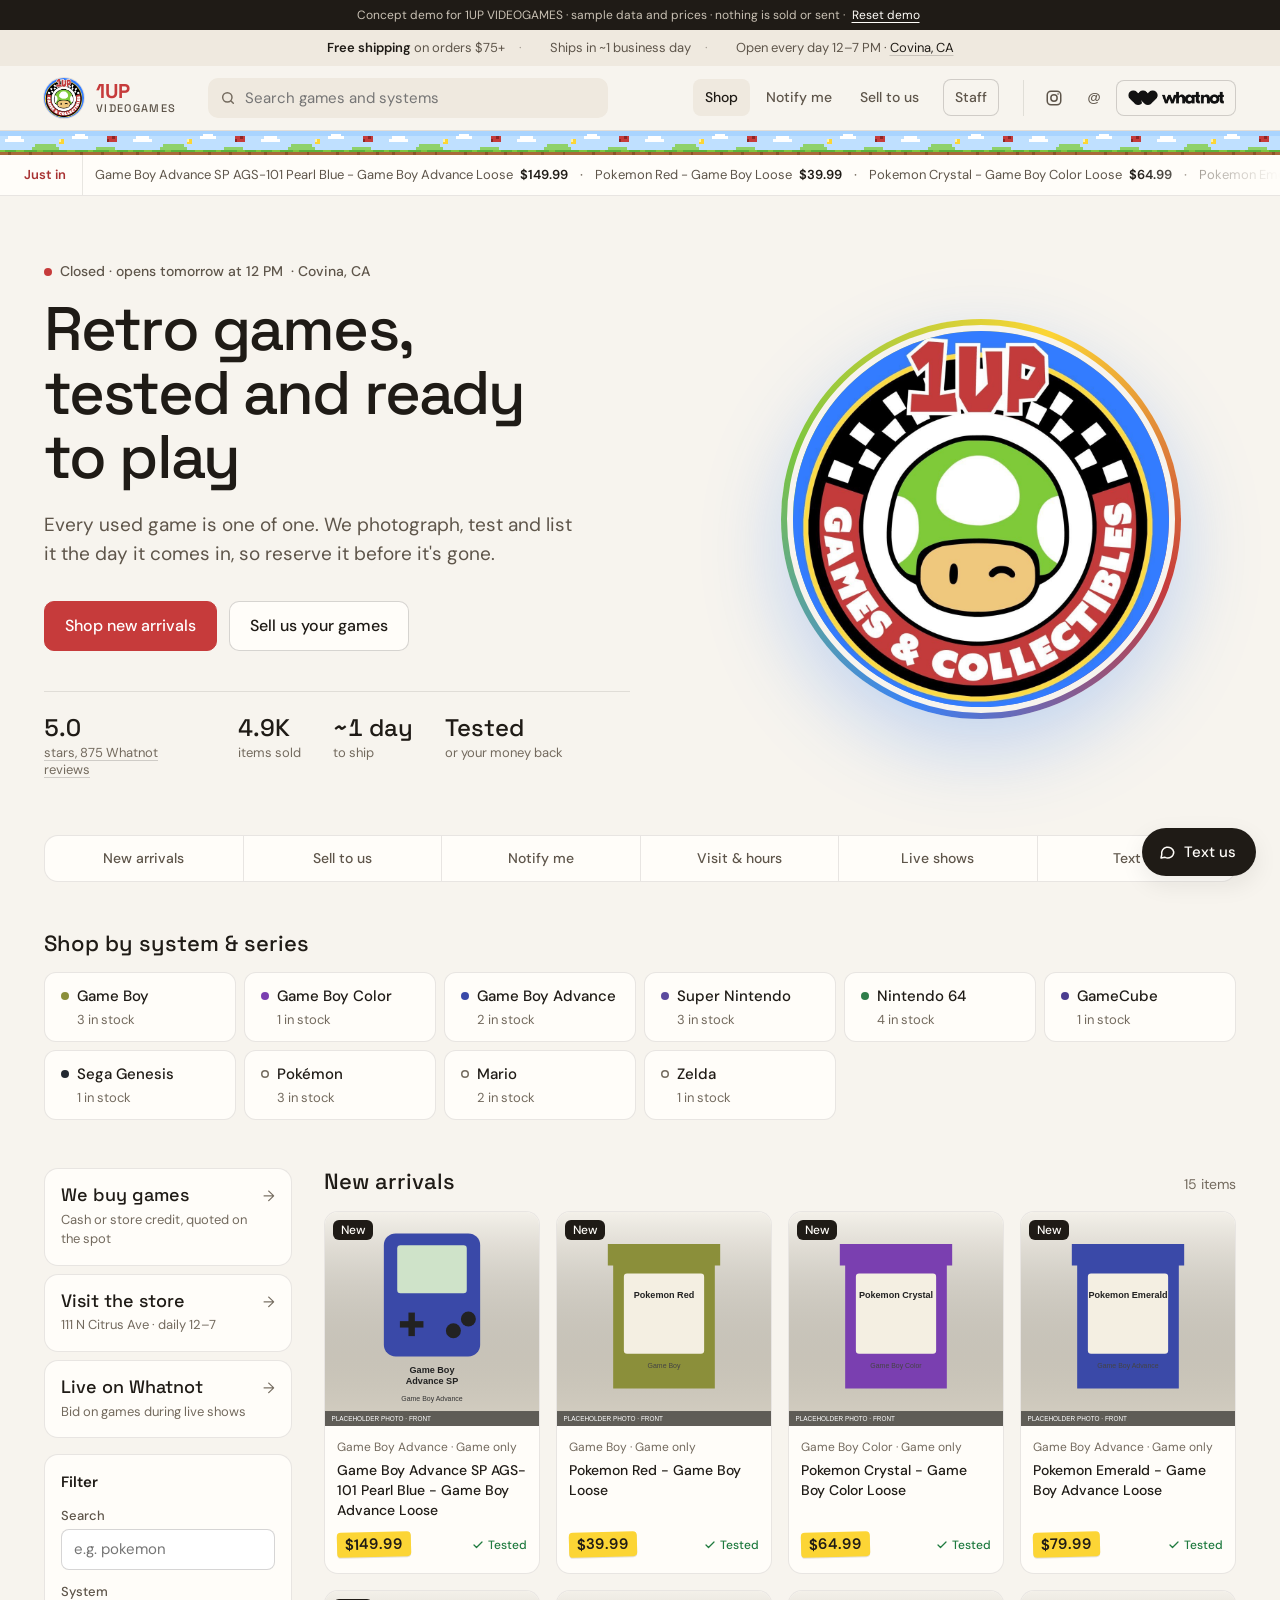
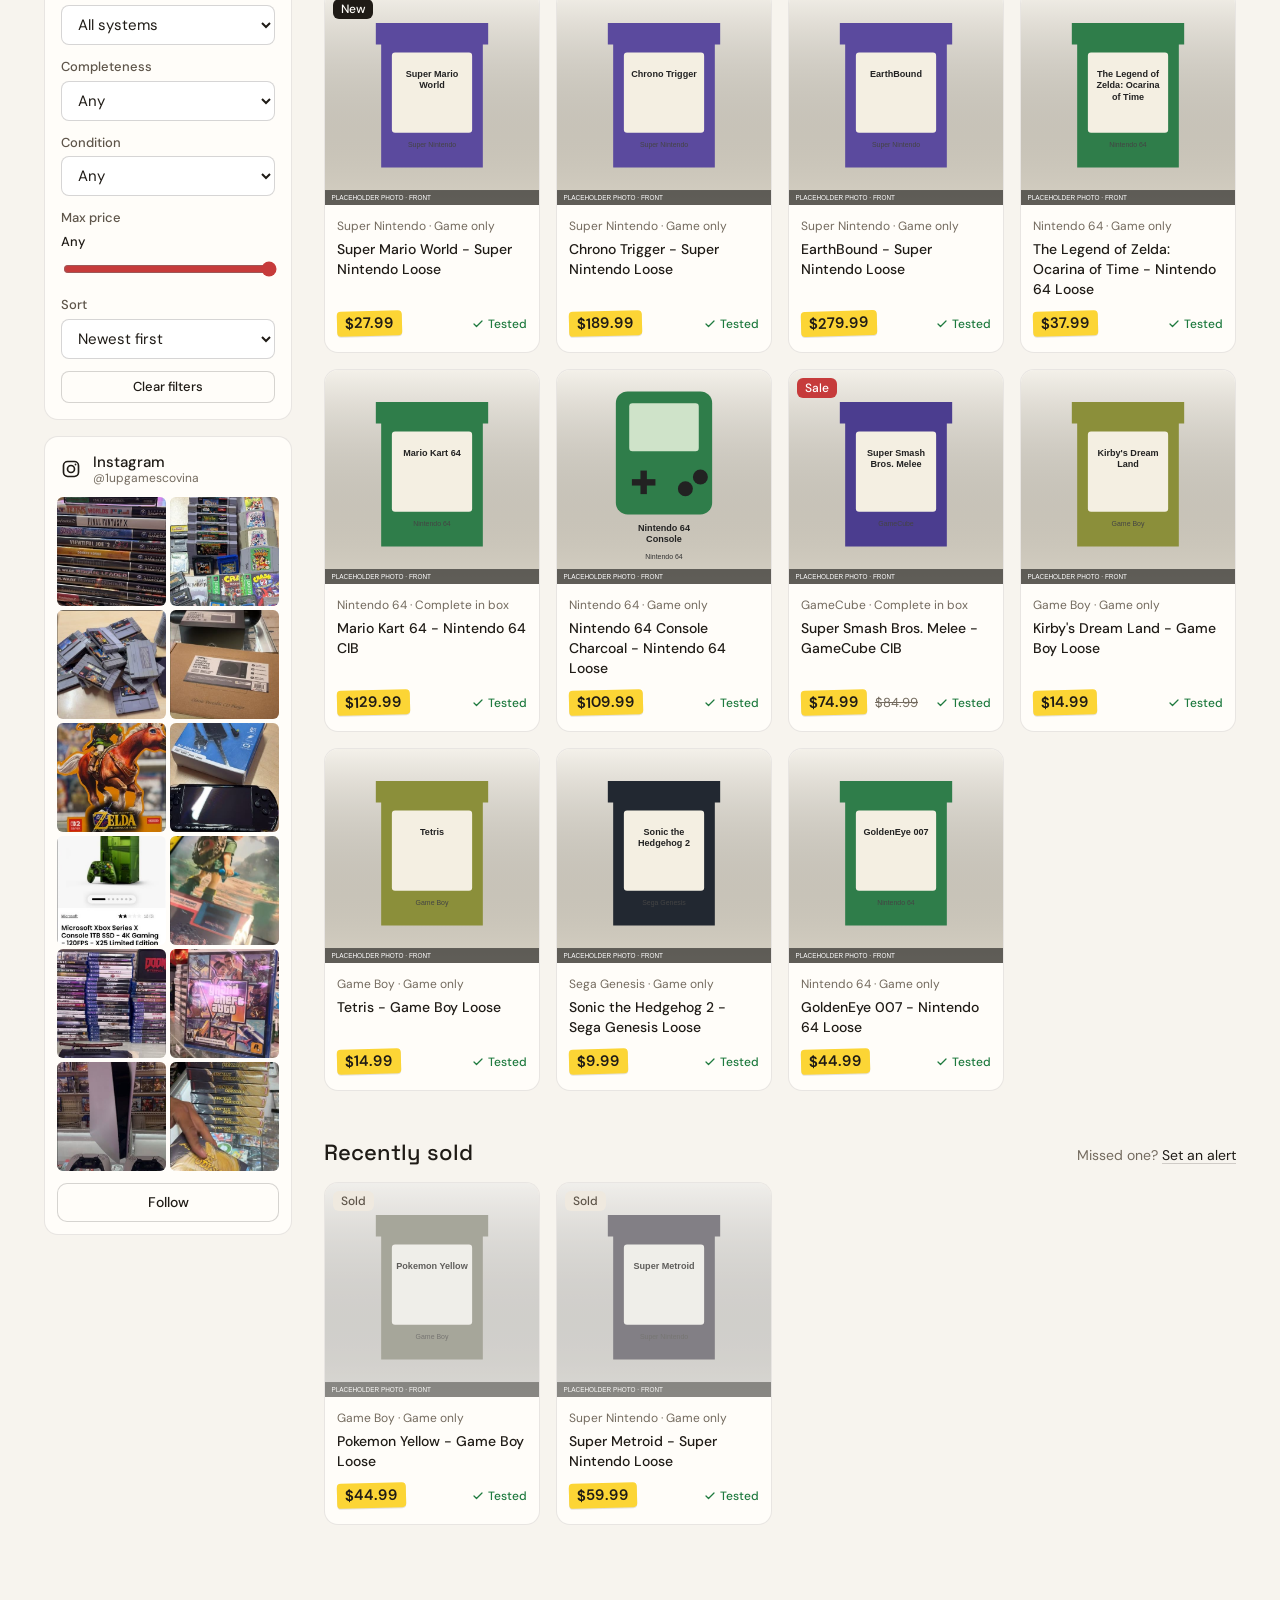
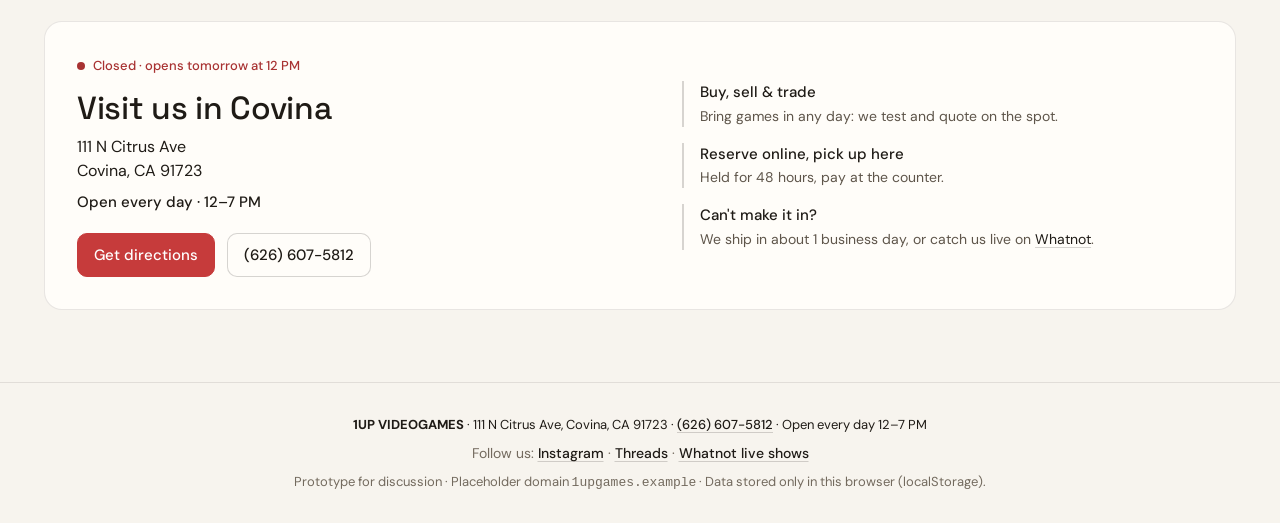
==== commit dd15252b: "Add staff store tools: inventory and pricing, trade-in counter, customer accounts Staff gets four ta" ====
--- a/index.html
+++ b/index.html
@@ -83,6 +83,7 @@
 <script src="js/catalog.js"></script>
 <script src="js/ai.js"></script>
 <script src="js/fx.js"></script>
+<script src="js/staff.js"></script>
 <script src="js/app.js"></script>
 </body>
 </html>
--- a/css/styles.css
+++ b/css/styles.css
@@ -304,7 +304,6 @@
 /* ---------- Staff, wishlist, trade-in ---------- */
 .panel { background: var(--panel); border: 1px solid var(--line); border-radius: 16px; padding: 24px; margin-bottom: 24px; }
 .panel.narrow { max-width: 560px; margin: 0 auto 24px; }
-.staff-head { margin-top: 32px; }
 .staff-head p { margin-top: 0; }
 .steps { display: flex; gap: 8px; margin-bottom: 16px; flex-wrap: wrap; }
 .steps span { padding: 4px 12px; border-radius: var(--r-sm); background: var(--raised); font-size: 13px; font-weight: 500; color: var(--muted); }
@@ -368,7 +367,7 @@
 .pc-cols small { font-size: 12px; color: var(--muted); }
 .pc-foot { display: flex; justify-content: space-between; align-items: center; gap: 8px; flex-wrap: wrap; margin-top: 8px; }
 .pc-box p { margin: 8px 0 0; }
-.diff { font-weight: 500; font-size: 13px; padding: 2px 8px; border-radius: var(--r-sm); }
+.diff { font-weight: 500; font-size: 13px; padding: 2px 8px; border-radius: var(--r-sm); white-space: nowrap; }
 .diff.ok { background: var(--green-bg); color: var(--green); } .diff.hi { background: #fbe9e7; color: var(--red-d); } .diff.lo { background: var(--warn-bg); color: #7a4f0e; }
 .pc-form { display: grid; grid-template-columns: 2fr 1fr auto; gap: 8px; }
 .price-links { display: inline-flex; gap: 8px; flex-wrap: wrap; }
@@ -415,6 +414,131 @@
 .fab-title small { font-weight: 400; color: var(--muted); font-size: 13px; }
 .fab-opt { display: flex; align-items: center; gap: 12px; padding: 12px; border-radius: 8px; text-decoration: none; color: var(--ink); font-weight: 500; font-size: 14px; transition: background-color .15s var(--ease); }
 .fab-opt:hover { background: var(--raised); color: var(--ink); }
+
+/* ---------- Staff tools: tabs, inventory table, trade-in counter ---------- */
+.staff-head { display: flex; align-items: center; justify-content: space-between; gap: 16px; flex-wrap: wrap; margin: 32px 0 16px; }
+.staff-head h1 { margin: 0; }
+.staff-tabs { display: flex; gap: 4px; padding: 4px; background: var(--raised); border-radius: 12px; }
+.staff-tabs a { display: inline-flex; align-items: center; gap: 8px; padding: 8px 14px; border-radius: 8px; color: var(--ink-2); text-decoration: none; font-size: 14px; font-weight: 500;
+  transition: background-color .15s var(--ease), color .15s var(--ease); }
+.staff-tabs a:hover { color: var(--ink); }
+.staff-tabs a.on { background: var(--panel); color: var(--ink); box-shadow: var(--shadow); }
+.tab-n { min-width: 20px; height: 20px; padding: 0 6px; border-radius: 10px; background: var(--red); color: #fff; font-size: 12px; line-height: 20px; text-align: center; font-variant-numeric: tabular-nums; }
+.staff-lede { margin: 0 0 16px; }
+.intake-note { display: flex; align-items: center; justify-content: space-between; gap: 12px; flex-wrap: wrap; padding: 12px 16px; margin-bottom: 24px;
+  background: var(--warn-bg); border: 1px solid var(--warn-line); border-radius: var(--r-ctl); font-size: 14px; }
+.intake-note b { font-weight: 600; }
+
+.inv-top { display: flex; justify-content: space-between; align-items: flex-start; gap: 16px; flex-wrap: wrap; margin-bottom: 16px; }
+.inv-top h2 { margin-bottom: 4px; }
+.inv-top p { margin: 0; max-width: 60ch; }
+.inv-top input { width: 240px; }
+.seg { display: flex; flex-wrap: wrap; gap: 4px; margin-bottom: 16px; }
+.seg button { font: inherit; font-size: 13px; font-weight: 500; color: var(--ink-2); background: var(--panel); border: 1px solid var(--line-2); border-radius: 8px; padding: 6px 12px; cursor: pointer;
+  transition: background-color .15s var(--ease), border-color .15s var(--ease), color .15s var(--ease); }
+.seg button span { color: var(--muted); font-variant-numeric: tabular-nums; margin-left: 2px; }
+.seg button:hover { border-color: rgba(31, 27, 22, .28); color: var(--ink); }
+.seg button.on { background: var(--ink); border-color: var(--ink); color: #fffdf9; }
+.seg button.on span { color: #c9c1b4; }
+.bulk { display: flex; align-items: center; gap: 8px 12px; flex-wrap: wrap; padding: 8px 12px; margin-bottom: 12px; background: var(--sunk); border: 1px solid var(--line); border-radius: var(--r-ctl); font-size: 14px; }
+.bulk[hidden] { display: none; }
+.bulk label { display: inline-flex; align-items: center; gap: 8px; margin: 0; font-size: 14px; }
+.pct { display: inline-flex; align-items: center; gap: 4px; color: var(--muted); font-size: 13px; }
+.pct input { width: 64px; min-height: 32px; padding: 4px 8px; text-align: right; font-variant-numeric: tabular-nums; }
+
+.table-wrap { overflow-x: auto; margin: 0 -4px; padding: 0 4px; }
+.inv-table { width: 100%; border-collapse: collapse; font-size: 14px; }
+.inv-table th { text-align: left; font-size: 12px; font-weight: 500; color: var(--muted); padding: 8px; border-bottom: 1px solid var(--line-2); white-space: nowrap; }
+.inv-table td { padding: 8px; border-bottom: 1px solid var(--line); vertical-align: middle; }
+.inv-table tbody tr { transition: background-color .15s var(--ease); }
+.inv-table tbody tr:hover, .inv-table tr.sel { background: var(--sunk); }
+.inv-table .num { text-align: right; font-variant-numeric: tabular-nums; white-space: nowrap; }
+.inv-table .num.warn { color: #9a5b0b; font-weight: 600; }
+.inv-table .ck { width: 32px; }
+.inv-table .acts { white-space: nowrap; text-align: right; }
+.inv-table .acts .btn + .btn { margin-left: 4px; }
+.inv-table .it { display: flex; align-items: center; gap: 12px; min-width: 240px; }
+.inv-table .it img { width: 44px; height: 44px; border-radius: 6px; object-fit: cover; flex: none; background: var(--raised); }
+.inv-table .it a { font-weight: 500; text-decoration: none; }
+.inv-table .it a:hover { text-decoration: underline; }
+.inv-table .empty { margin: 8px 0; }
+.price-in { display: inline-flex; align-items: center; gap: 2px; color: var(--muted); }
+.price-in input { width: 84px; min-height: 32px; padding: 4px 8px; text-align: right; font-variant-numeric: tabular-nums; font-weight: 500; }
+
+.trade-grid { display: grid; grid-template-columns: 1fr 320px; gap: 24px; align-items: start; }
+.trade-grid .panel { margin-bottom: 24px; }
+.tk-add { display: grid; grid-template-columns: minmax(180px, 2fr) minmax(180px, 1.4fr) minmax(120px, 1fr) auto auto; gap: 0 12px; align-items: end; padding: 16px; margin: 4px 0 16px; background: var(--sunk); border: 1px solid var(--line); border-radius: 12px; }
+.tk-add label { margin-bottom: 0; }
+.tk-add .check { min-height: 40px; }
+.tk-name { font-weight: 500; }
+.tk-tags { display: flex; gap: 4px; flex-wrap: wrap; margin-top: 4px; }
+.tag { font-size: 12px; padding: 2px 8px; border-radius: var(--r-sm); background: var(--raised); color: var(--ink-2); }
+.tag.want { background: var(--green-bg); color: var(--green); }
+.tk-sum { position: sticky; top: 88px; }
+.tk-sum .q-box { grid-template-columns: 1fr; margin: 0 0 12px; }
+.tk-sum .q-box > div:not(.best) .wheel { color: var(--ink-2); }
+.seg.pay { display: grid; grid-template-columns: 1fr 1fr; }
+.rates { margin-top: 16px; padding-top: 12px; border-top: 1px solid var(--line); font-size: 14px; }
+.rates summary { cursor: pointer; font-weight: 500; }
+.rates-grid { display: grid; grid-template-columns: 1fr 1fr; gap: 0 12px; margin-top: 12px; }
+.rates-grid label { margin-bottom: 8px; }
+.rates-grid .pct input { width: 100%; }
+
+.pill.sale { background: var(--red); color: #fff; }
+.was { color: var(--muted); font-size: 13px; margin-left: 4px; font-variant-numeric: tabular-nums; }
+.big-price .was { font-size: 16px; }
+.btn.danger { color: var(--red-d); }
+.btn.danger:hover { border-color: var(--red); background: #fbefed; color: var(--red-d); }
+.row.spread { justify-content: space-between; }
+.edit-guide { margin: -4px 0 8px; display: flex; flex-wrap: wrap; gap: 4px 8px; align-items: center; }
+
+@media (max-width: 960px) {
+  .trade-grid { grid-template-columns: 1fr; gap: 0; }
+  .tk-sum { position: static; }
+  .tk-add { grid-template-columns: 1fr 1fr; gap: 0 12px; }
+  .tk-add .tk-game { grid-column: 1 / -1; margin-bottom: 12px; }
+  .tk-add .btn { margin-top: 12px; }
+}
+@media (max-width: 640px) {
+  .staff-head { margin-top: 24px; }
+  .staff-tabs { width: 100%; }
+  .staff-tabs a { flex: 1; justify-content: center; padding: 8px 6px; font-size: 13px; text-align: center; }
+  .inv-top input { width: 100%; }
+}
+
+/* ---------- Customers, store credit, receipts ---------- */
+.tk-who { min-height: 20px; margin: -4px 0 16px; font-size: 14px; }
+.tk-need { margin: 8px 0 0; }
+.credit-chip { display: inline-block; padding: 2px 8px; border-radius: var(--r-sm); background: var(--green-bg); color: var(--green); font-size: 13px; font-weight: 600; font-variant-numeric: tabular-nums; }
+.inv-table tr.click { cursor: pointer; }
+.cust-grid { display: grid; grid-template-columns: 1.4fr 1fr; gap: 24px; }
+.cust-grid .panel h2 { font-size: 28px; margin-bottom: 8px; }
+.cust-meta { margin: 0 0 16px; font-size: 15px; }
+.cust-bal { display: grid; align-content: start; gap: 4px; background: var(--green-bg); border-color: rgba(31, 122, 63, .2); }
+.cust-bal b { font-family: var(--display); font-weight: 500; font-size: 44px; line-height: 1.1; letter-spacing: -.02em; color: var(--green); font-variant-numeric: tabular-nums; }
+.cust-bal .row { margin-top: 12px; }
+.cust-cols { margin-top: 0; }
+.inv-table .amt { font-weight: 500; }
+.inv-table .amt.plus { color: var(--green); }
+.sell-sum { padding: 12px 16px; border-radius: var(--r-ctl); background: var(--sunk); border: 1px solid var(--line); font-size: 15px; font-variant-numeric: tabular-nums; }
+.sell-sum .err { color: var(--red-d); font-weight: 500; }
+.receipt h2 { margin: 16px 0 4px; }
+.receipt .inv-table tfoot th { border-top: 1px solid var(--line-2); border-bottom: 0; color: var(--ink); font-size: 14px; padding-top: 12px; }
+.rc-head { display: grid; gap: 2px; padding-bottom: 12px; border-bottom: 1px dashed var(--line-2); }
+.rc-head b { font-family: var(--display); font-size: 18px; color: var(--red); }
+.rc-head span { font-size: 13px; color: var(--muted); }
+.rc-bal { display: flex; justify-content: space-between; align-items: baseline; margin: 16px 0 4px; padding: 12px 16px; border-radius: var(--r-ctl); background: var(--green-bg); }
+.rc-bal b { font-family: var(--display); font-size: 24px; font-weight: 500; color: var(--green); font-variant-numeric: tabular-nums; }
+@media (max-width: 760px) { .cust-grid { grid-template-columns: 1fr; gap: 0; } .cust-grid .panel { margin-bottom: 16px; } }
+@media (max-width: 640px) { .staff-tabs { display: grid; grid-template-columns: 1fr 1fr; } }
+@media print {
+  body { background: #fff; padding: 0; }
+  body * { visibility: hidden; }
+  #modal, #modal * { visibility: visible; }
+  #modal { position: absolute; inset: 0; background: none; padding: 0; display: block; }
+  .modal-card { box-shadow: none; max-width: none; padding: 0; }
+  .modal-card > .x, .no-print { display: none !important; }
+}
 
 /* ---------- Tablet ---------- */
 @media (min-width: 861px) and (max-width: 1060px) {
@@ -533,3 +657,8 @@
   .oneup-text { animation: oneup-fade 1.2s ease forwards; }
   @keyframes oneup-fade { 0%, 70% { opacity: 1; } 100% { opacity: 0; } }
 }
+
+/* Trade ticket: add an item by hand */
+.tk-manual { grid-column: 1 / -1; margin: 12px 0 0; font-size: 13px; color: var(--muted); }
+.man-links { margin: -4px 0 0; }
+.man-newsys[hidden] { display: none; }
